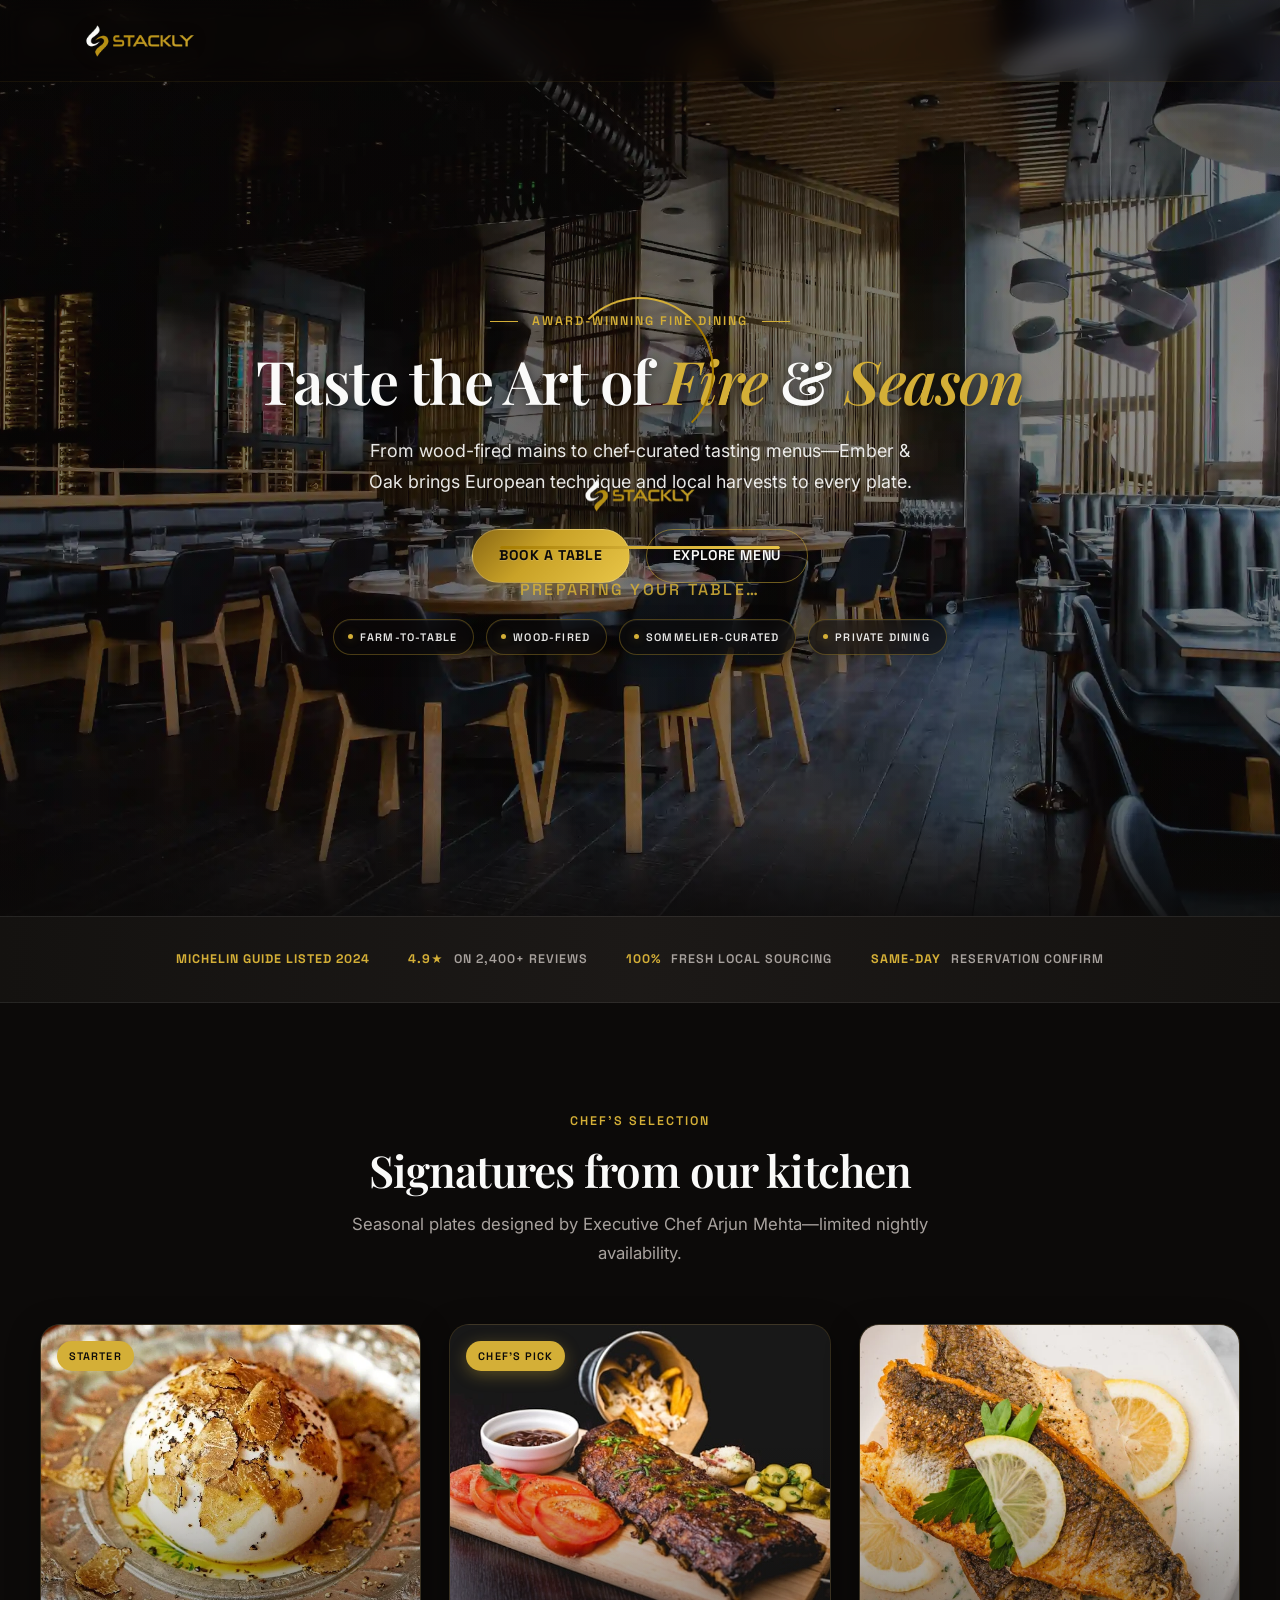
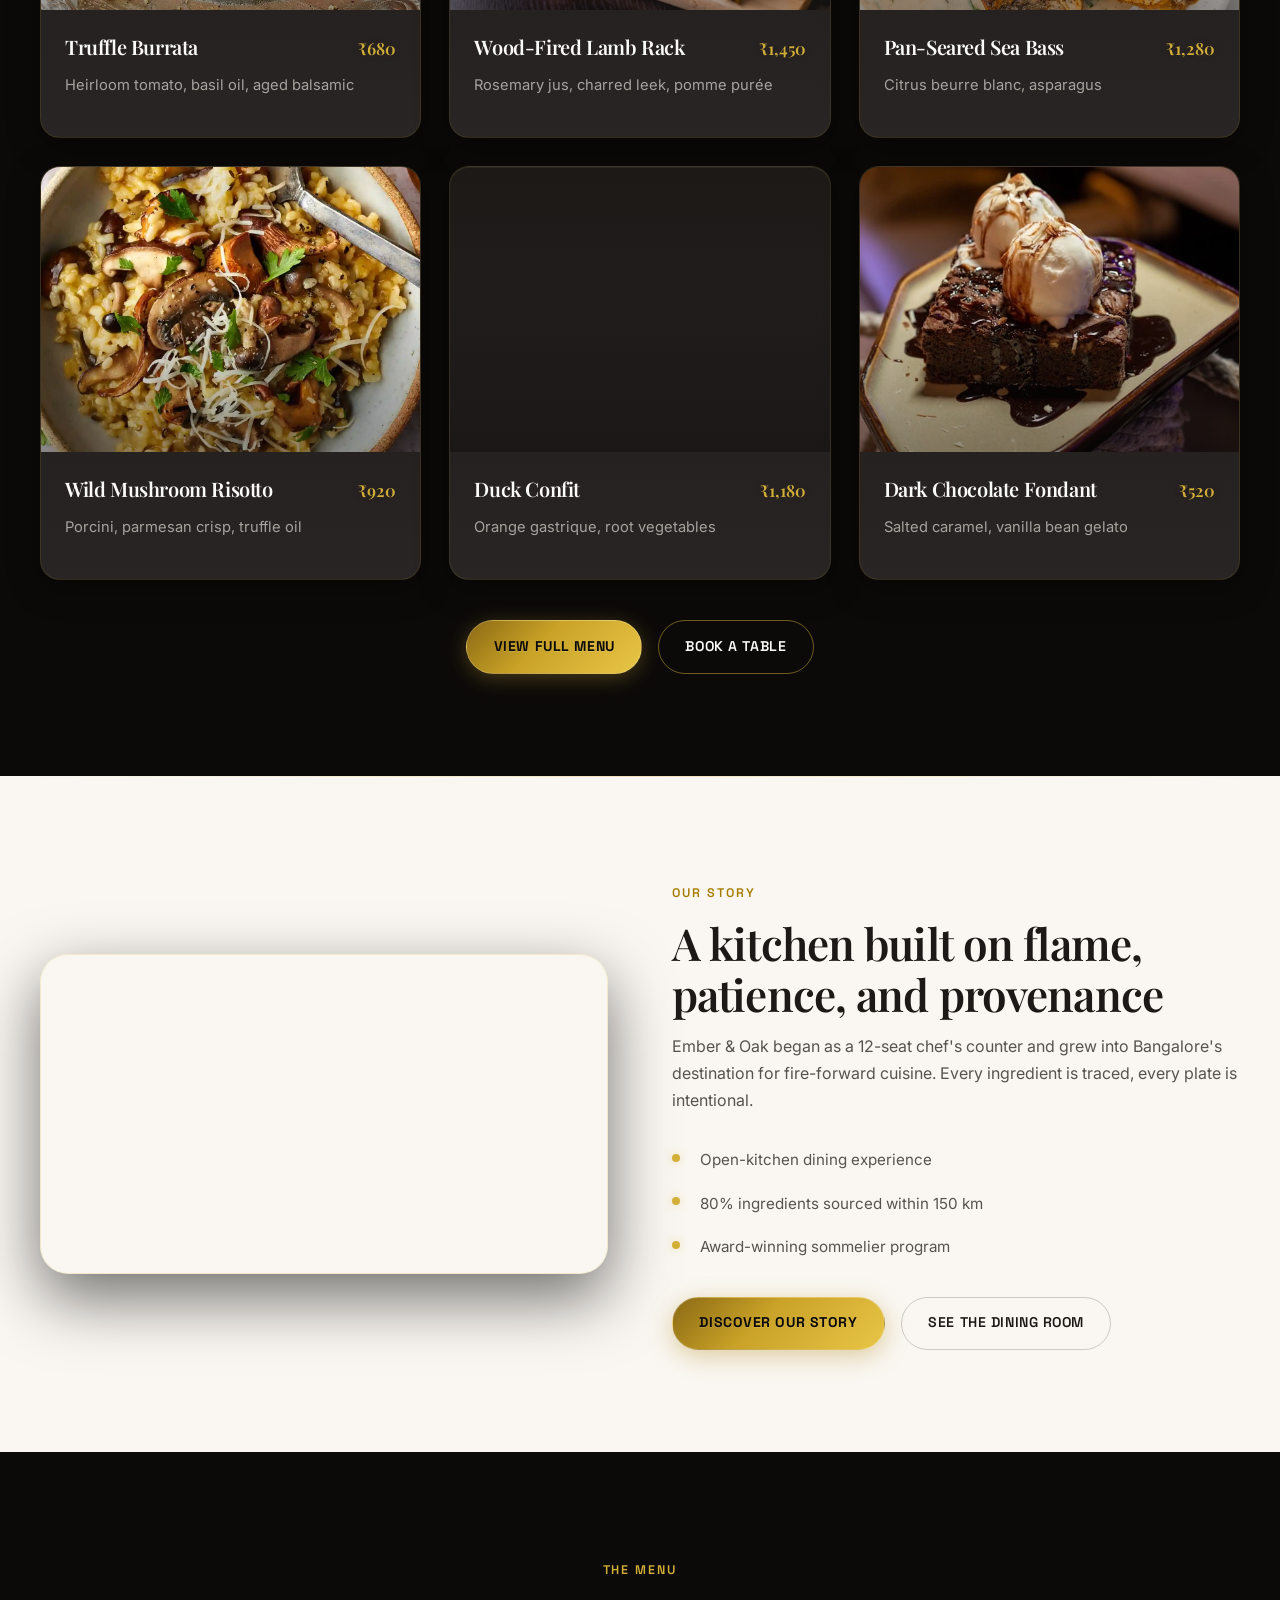
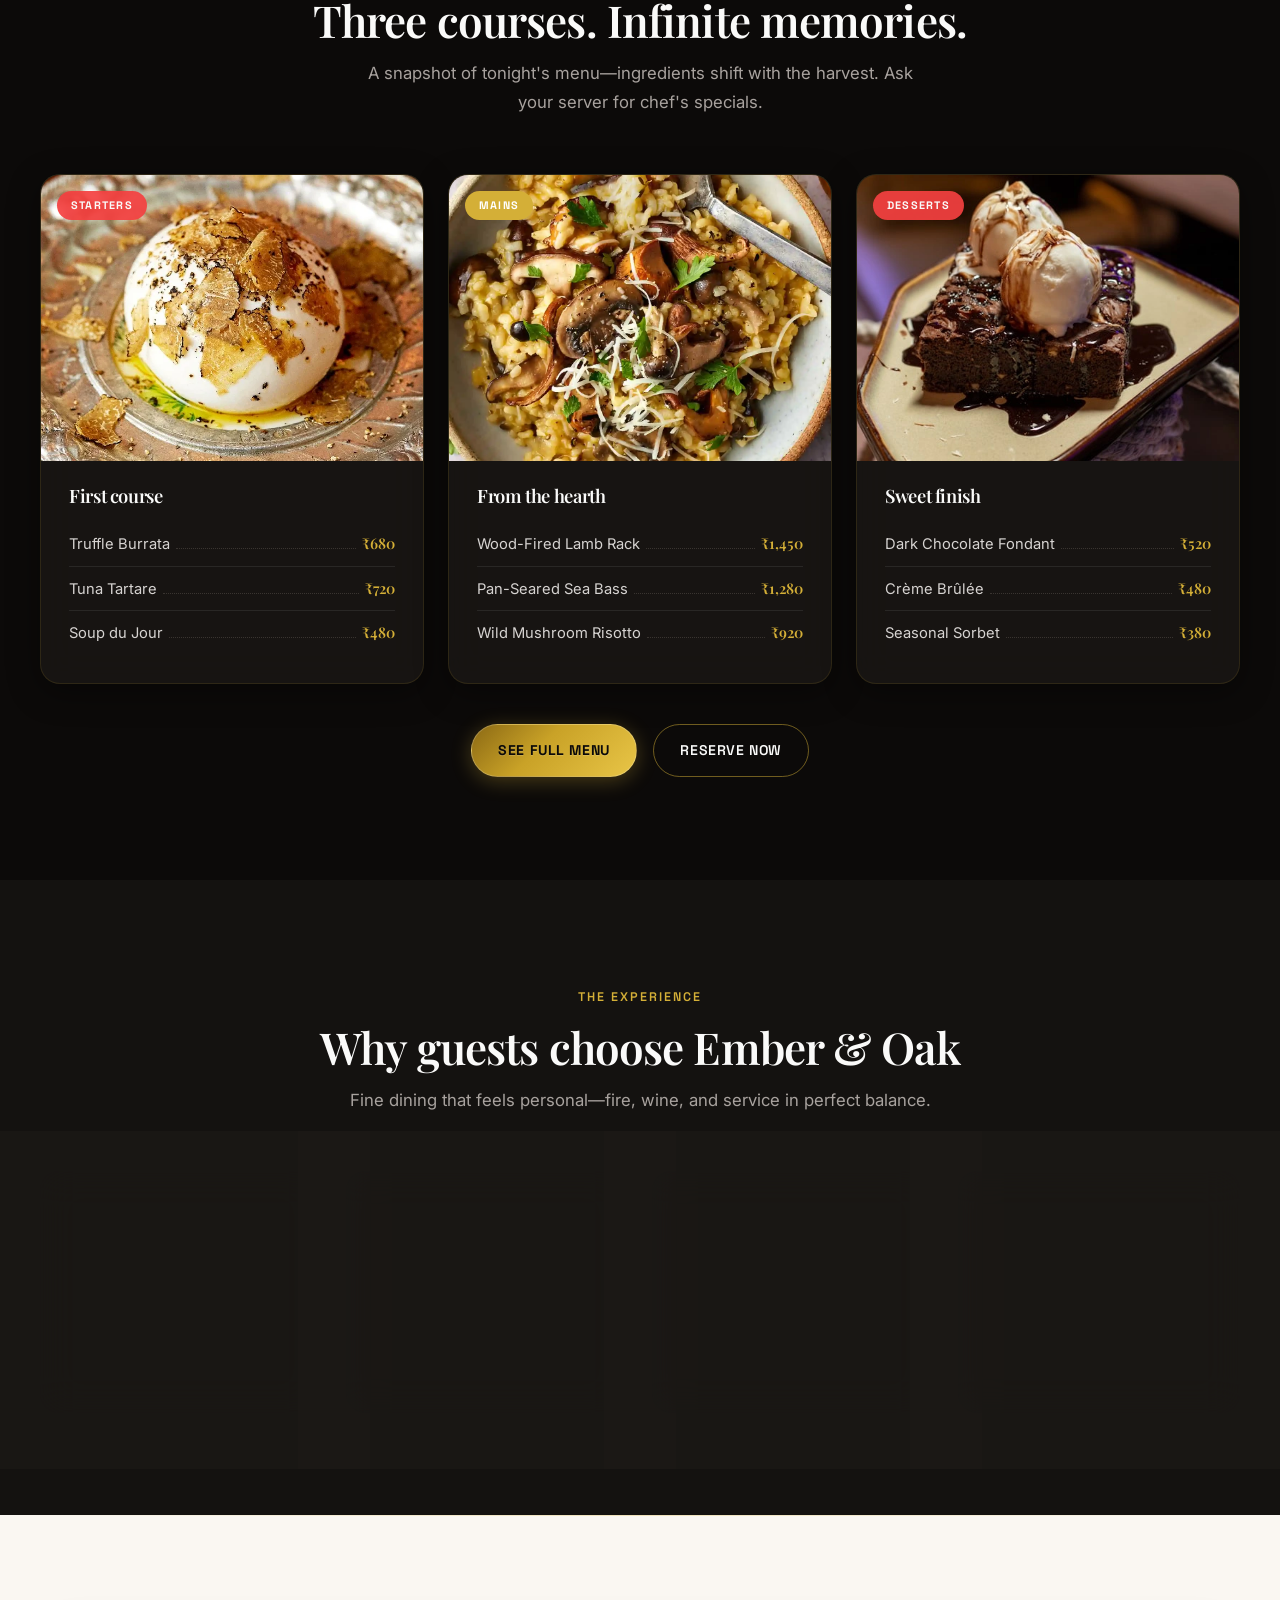
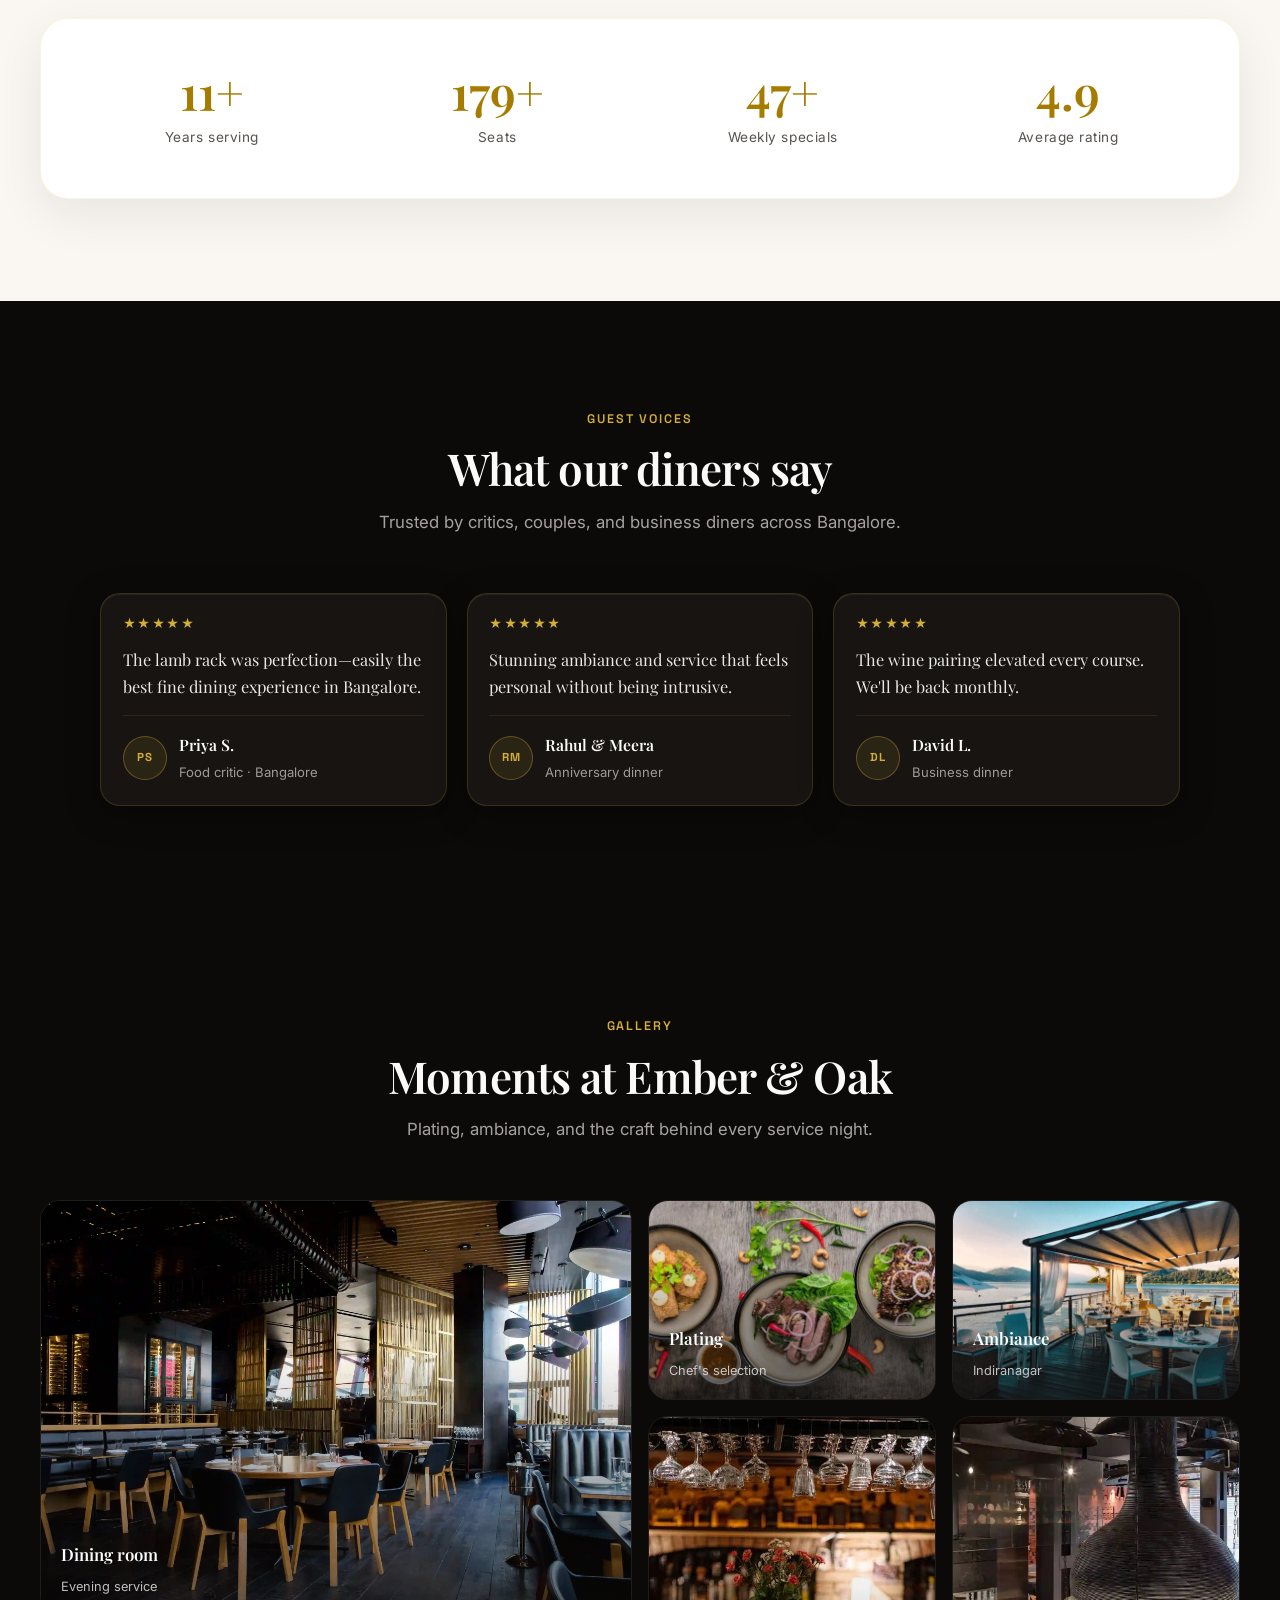
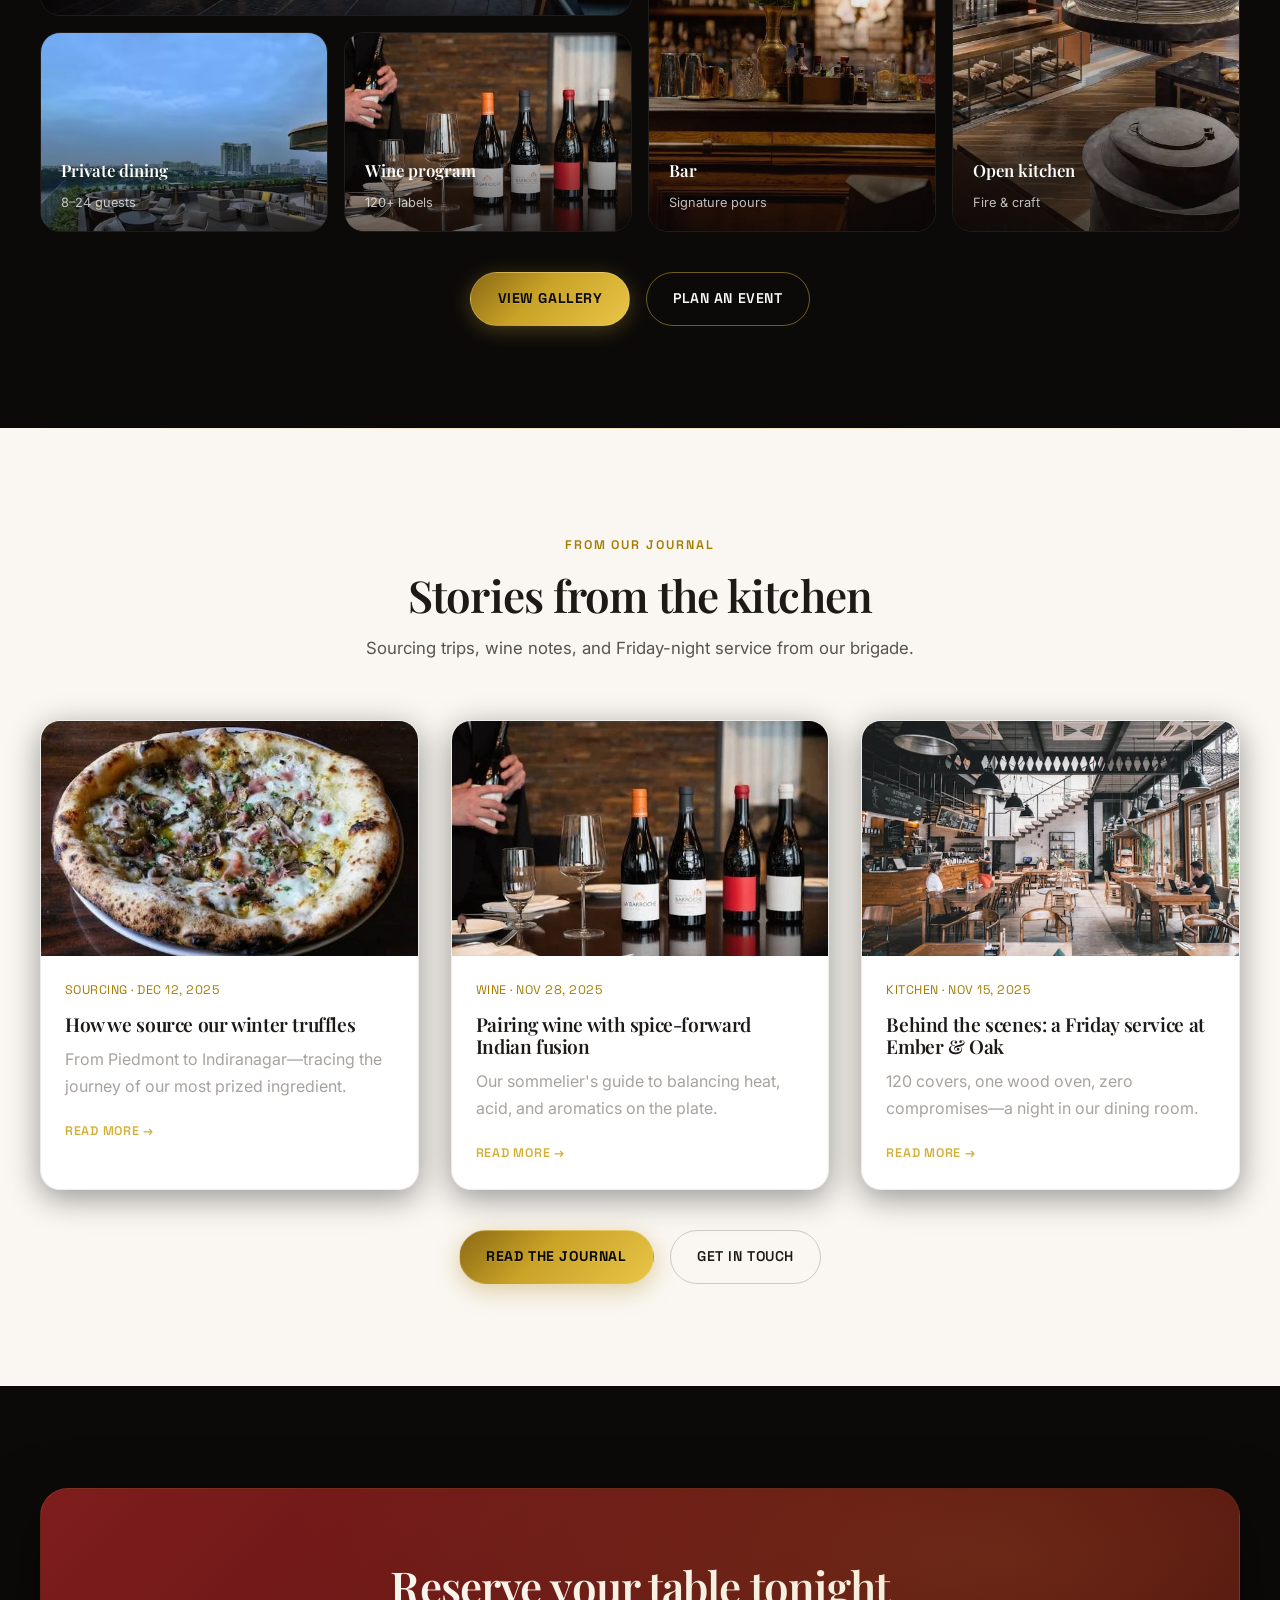
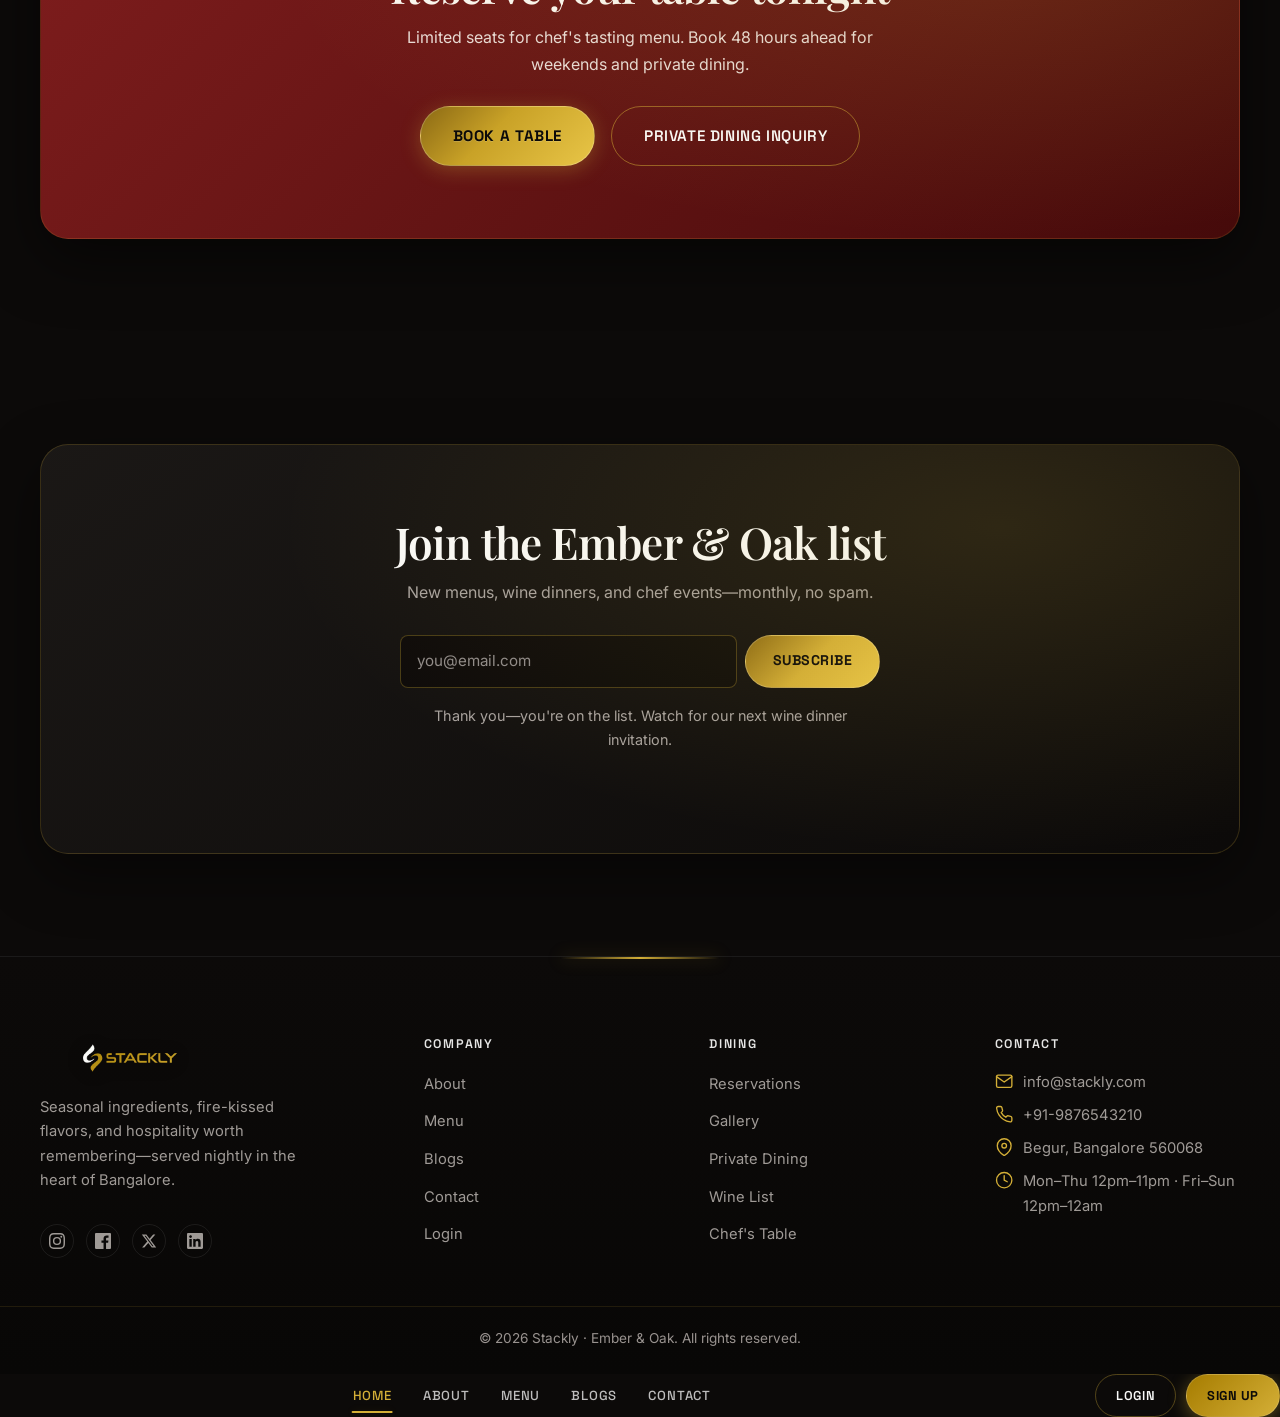
==== index.html @ 000d6609 "first commit" ====
<!DOCTYPE html>
<html lang="en">
<head>
  <meta charset="UTF-8">
  <meta name="viewport" content="width=device-width, initial-scale=1.0">
  <meta name="description" content="Stackly · Ember &amp; Oak — Award-winning fine dining in Indiranagar, Bangalore. Wood-fired cuisine, sommelier pairings, and hospitality worth remembering.">
  <meta name="theme-color" content="#0C0A09">
  <title>Stackly · Ember &amp; Oak — Fine Dining Restaurant Bangalore</title>
  <link rel="preconnect" href="https://fonts.googleapis.com">
  <link rel="preconnect" href="https://fonts.gstatic.com" crossorigin>
  <link href="https://fonts.googleapis.com/css2?family=Cormorant+Garamond:ital,wght@0,500;0,600;1,500&family=Inter:wght@400;500;600&family=Playfair+Display:ital,wght@0,500;0,600;0,700;1,500&family=Space+Grotesk:wght@500;600&display=swap" rel="stylesheet">
  <link rel="stylesheet" href="css/style.css">
  <link rel="stylesheet" href="css/responsive.css">
  <link rel="stylesheet" href="css/premium.css">
  <link rel="stylesheet" href="css/premium-responsive.css">
  <link rel="stylesheet" href="https://cdn.jsdelivr.net/npm/aos@2.3.1/dist/aos.css">
</head>
<body class="page-home page-hero-overlay premium-theme">

  <div id="preloader" aria-hidden="true">
    <div class="preloader__stage">
      <div class="preloader__ring" aria-hidden="true"><span class="preloader__ring-arc"></span></div>
      <img class="preloader__logo" src="images/stackly-restaurant-logo.webp" alt="Stackly · Ember &amp; Oak" width="220" height="48" decoding="async">
      <div class="preloader__progress" role="progressbar" aria-label="Loading" aria-valuemin="0" aria-valuemax="100" aria-valuenow="0">
        <span class="preloader__progress-fill"></span>
      </div>
      <p class="preloader__tagline">Preparing your table…</p>
    </div>
  </div>

  <header class="site-header site-header--pro" id="site-header" data-header>
    <div class="container site-header__inner">
      <a class="logo logo--pro" href="index.html" aria-label="Stackly · Ember &amp; Oak home">
        <img class="logo__img" src="images/stackly-restaurant-logo.webp" alt="Stackly · Ember &amp; Oak" width="200" height="44" decoding="async">
      </a>
      <button type="button" class="nav-toggle" id="nav-toggle" aria-expanded="false" aria-controls="nav-wrap" aria-label="Open menu">
        <span class="nav-toggle__bar"></span>
        <span class="nav-toggle__bar"></span>
        <span class="nav-toggle__bar"></span> 
      </button>
      <div class="site-header__nav-wrap" id="nav-wrap">
        <div class="site-header__nav-inner">
          <nav class="site-header__nav" aria-label="Main navigation">
            <ul class="nav-list">
              <li><a class="nav-link is-active" href="index.html" data-nav-file="index.html">Home</a></li>
              <li><a class="nav-link" href="about.html" data-nav-file="about.html">About</a></li>
              <li><a class="nav-link" href="menu.html" data-nav-file="menu.html">Menu</a></li>
              <li><a class="nav-link" href="blog.html" data-nav-file="blog.html">Blogs</a></li>
              <li><a class="nav-link" href="contact.html" data-nav-file="contact.html">Contact</a></li>
            </ul>
          </nav>
          <div class="site-header__actions">
            <a class="btn btn--nav-login" href="login.html" data-nav-file="login.html">Login</a>
            <a class="btn btn--nav-register" href="register.html">Sign up</a>
          </div>
        </div>
      </div>
    </div>
  </header>

  <main class="site-main">

    <section class="hero-premium hero-premium--video" id="hero" aria-labelledby="hero-title">
      <div class="hero-premium__media" aria-hidden="true">
        <video class="hero-premium__video" autoplay muted loop playsinline preload="auto" poster="images/dining-area.webp">
          <source src="images/restaurant-hero.mp4" type="video/mp4">

        </video>
        <img class="hero-premium__poster" src="images/dining-area.webp" alt="" width="1920" height="1080" decoding="async">
        <div class="hero-premium__overlay"></div>
        <div class="hero-premium__glow hero-premium__glow--1"></div>
        <div class="hero-premium__glow hero-premium__glow--2"></div>
      </div>
   
      <div class="container hero-premium__layout hero-premium__layout--center">
        <div class="hero-premium__content hero-premium__content--center">
          <span class="hero-premium__kicker" data-aos="fade-up">Award-Winning Fine Dining</span>
          <h1 id="hero-title" data-aos="fade-up" data-aos-delay="100">Taste the Art of <span class="hero-premium__accent">Fire</span> &amp; <span class="hero-premium__accent">Season</span></h1>
          <p class="hero-premium__lead lead" data-aos="fade-up" data-aos-delay="200">From wood-fired mains to chef-curated tasting menus—Ember &amp; Oak brings European technique and local harvests to every plate.</p>
          <div class="hero-premium__actions" data-aos="fade-up" data-aos-delay="300">
            <a class="btn btn--primary" href="404.html">Book a Table</a>
            <a class="btn btn--outline-light" href="404.html">Explore Menu</a>
          </div>
          <ul class="hero-premium__brands" data-aos="fade-up" data-aos-delay="400" aria-label="Dining highlights">
            <li class="hero-premium__brand-pill">Farm-to-Table</li>
            <li class="hero-premium__brand-pill">Wood-Fired</li>
            <li class="hero-premium__brand-pill">Sommelier-Curated</li>
            <li class="hero-premium__brand-pill">Private Dining</li>
          </ul>
        </div>
        
      </div> 
    </section>

    <div class="trust-strip" aria-label="Trust indicators">
      <div class="container">
        <ul class="trust-strip__list">
          <li class="trust-strip__item"><strong>Michelin Guide Listed 2024</strong></li>
          <li class="trust-strip__item"><strong>4.9★</strong> on 2,400+ reviews</li>
          <li class="trust-strip__item"><strong>100%</strong> fresh local sourcing</li>
          <li class="trust-strip__item"><strong>Same-day</strong> reservation confirm</li>
        </ul>
      </div>
    </div>

    <section class="section section--dark" id="featured">
      <div class="container">
        <header class="section__head section__head--center">
          <p class="section__kicker" data-aos="fade-up">Chef's selection</p>
          <h2 class="section__title" data-aos="fade-up" data-aos-delay="100">Signatures from our kitchen</h2>
          <p class="section__lead" data-aos="fade-up" data-aos-delay="150">Seasonal plates designed by Executive Chef Arjun Mehta—limited nightly availability.</p>
        </header>
        <div class="dish-grid">
          <article class="dish-card glass-card" data-aos="fade-up">
            <div class="dish-card__image">
              <span class="dish-card__badge">Starter</span>
              <img src="images/truffle-burata.webp" alt="Truffle burrata with heirloom tomato" width="600" height="450" loading="lazy" decoding="async">
            </div>
            <div class="dish-card__body">
              <div class="dish-card__meta"><h3 class="dish-card__name">Truffle Burrata</h3><span class="dish-card__price">₹680</span></div>
              <p class="dish-card__desc">Heirloom tomato, basil oil, aged balsamic</p>
            </div>
          </article>
          <article class="dish-card glass-card" data-aos="fade-up" data-aos-delay="50">
            <div class="dish-card__image">
              <span class="dish-card__badge">Chef's pick</span>
              <img src="images/wood-fired-lamb.webp" alt="Wood-fired lamb rack" width="600" height="450" loading="lazy" decoding="async">
            </div>
            <div class="dish-card__body">
              <div class="dish-card__meta"><h3 class="dish-card__name">Wood-Fired Lamb Rack</h3><span class="dish-card__price">₹1,450</span></div>
              <p class="dish-card__desc">Rosemary jus, charred leek, pomme purée</p>
            </div>
          </article>
          <article class="dish-card glass-card" data-aos="fade-up" data-aos-delay="100">
            <div class="dish-card__image"><img src="images/pan-seared-seabass.webp" alt="Pan-seared sea bass" width="600" height="450" loading="lazy" decoding="async"></div>
            <div class="dish-card__body">
              <div class="dish-card__meta"><h3 class="dish-card__name">Pan-Seared Sea Bass</h3><span class="dish-card__price">₹1,280</span></div>
              <p class="dish-card__desc">Citrus beurre blanc, asparagus</p>
            </div>
          </article>
          <article class="dish-card glass-card" data-aos="fade-up" data-aos-delay="150">
            <div class="dish-card__image"><img src="images/mushroom-risotto-recipe.webp" alt="Wild mushroom risotto" width="600" height="450" loading="lazy" decoding="async"></div>
            <div class="dish-card__body">
              <div class="dish-card__meta"><h3 class="dish-card__name">Wild Mushroom Risotto</h3><span class="dish-card__price">₹920</span></div>
              <p class="dish-card__desc">Porcini, parmesan crisp, truffle oil</p>
            </div>
          </article>
          <article class="dish-card glass-card" data-aos="fade-up" data-aos-delay="200">
            <div class="dish-card__image"><img src="images/duck-confit.webp" alt="Duck confit plate" width="600" height="450" loading="lazy" decoding="async"></div>
            <div class="dish-card__body">
              <div class="dish-card__meta"><h3 class="dish-card__name">Duck Confit</h3><span class="dish-card__price">₹1,180</span></div>
              <p class="dish-card__desc">Orange gastrique, root vegetables</p>
            </div>
          </article>
          <article class="dish-card glass-card" data-aos="fade-up" data-aos-delay="250">
            <div class="dish-card__image"><img src="images/Chocolate-fondant.webp" alt="Dark chocolate fondant" width="600" height="450" loading="lazy" decoding="async"></div>
            <div class="dish-card__body">
              <div class="dish-card__meta"><h3 class="dish-card__name">Dark Chocolate Fondant</h3><span class="dish-card__price">₹520</span></div>
              <p class="dish-card__desc">Salted caramel, vanilla bean gelato</p>
            </div>
          </article>
        </div>
        <div class="section-cta__actions" data-aos="fade-up">
          <a class="btn btn--primary" href="404.html">View full menu</a>
          <a class="btn btn--outline-light" href="404.html">Book a table</a>
        </div>
      </div>
    </section>

    <section class="section section--cream" id="about-teaser">
      <div class="container split-layout">
        <div class="split-layout__image" data-aos="fade-right">
          <img src="images/chef-Plating.webp" alt="Chef plating a dish in the open kitchen" width="800" height="600" loading="lazy" decoding="async">
        </div>
        <div data-aos="fade-left">
          <p class="section__kicker">Our story</p>
          <h2 class="section__title">A kitchen built on flame, patience, and provenance</h2>
          <p>Ember &amp; Oak began as a 12-seat chef's counter and grew into Bangalore's destination for fire-forward cuisine. Every ingredient is traced, every plate is intentional.</p>
          <ul class="checklist">
            <li>Open-kitchen dining experience</li>
            <li>80% ingredients sourced within 150 km</li>
            <li>Award-winning sommelier program</li>
          </ul>
          <div class="split-layout__actions">
            <a class="btn btn--primary" href="404.html">Discover our story</a>
            <a class="btn btn--outline-dark" href="404.html">See the dining room</a>
          </div>
        </div>
      </div>
    </section>

    <section class="section section--dark section--menu-preview" id="menu-highlights">
      <div class="container">
        <header class="section__head section__head--center">
          <p class="section__kicker" data-aos="fade-up">The menu</p>
          <h2 class="section__title" data-aos="fade-up" data-aos-delay="100">Three courses. Infinite memories.</h2>
          <p class="section__lead" data-aos="fade-up" data-aos-delay="150">A snapshot of tonight's menu—ingredients shift with the harvest. Ask your server for chef's specials.</p>
        </header>
        <div class="home-menu" data-aos="fade-up">
          <article class="home-menu__course glass-card">
            <div class="home-menu__visual">
              <img src="images/truffle-burata.webp" alt="Seasonal starters at Ember and Oak" width="700" height="480" loading="lazy" decoding="async">
              <span class="home-menu__badge">Starters</span>
            </div>
            <div class="home-menu__body">
              <h3 class="home-menu__title">First course</h3>
              <ul class="home-menu__list">
                <li>
                  <span class="home-menu__dish">Truffle Burrata</span>
                  <span class="home-menu__dots" aria-hidden="true"></span>
                  <span class="home-menu__price">₹680</span>
                </li>
                <li>
                  <span class="home-menu__dish">Tuna Tartare</span>
                  <span class="home-menu__dots" aria-hidden="true"></span>
                  <span class="home-menu__price">₹720</span>
                </li>
                <li>
                  <span class="home-menu__dish">Soup du Jour</span>
                  <span class="home-menu__dots" aria-hidden="true"></span>
                  <span class="home-menu__price">₹480</span>
                </li>
              </ul>
            </div>
          </article>
          <article class="home-menu__course glass-card home-menu__course--featured">
            <div class="home-menu__visual">
              <img src="images/mushroom-risotto-recipe.webp" alt="Wood-fired mains from the Ember and Oak kitchen" width="700" height="480" loading="lazy" decoding="async">
              <span class="home-menu__badge home-menu__badge--accent">Mains</span>
            </div>
            <div class="home-menu__body">
              <h3 class="home-menu__title">From the hearth</h3>
              <ul class="home-menu__list">
                <li>
                  <span class="home-menu__dish">Wood-Fired Lamb Rack</span>
                  <span class="home-menu__dots" aria-hidden="true"></span>
                  <span class="home-menu__price">₹1,450</span>
                </li>
                <li>
                  <span class="home-menu__dish">Pan-Seared Sea Bass</span>
                  <span class="home-menu__dots" aria-hidden="true"></span>
                  <span class="home-menu__price">₹1,280</span>
                </li>
                <li>
                  <span class="home-menu__dish">Wild Mushroom Risotto</span>
                  <span class="home-menu__dots" aria-hidden="true"></span>
                  <span class="home-menu__price">₹920</span>
                </li>
              </ul>
            </div>
          </article>
          <article class="home-menu__course glass-card">
            <div class="home-menu__visual">
              <img src="images/Chocolate-fondant.webp" alt="Desserts and petit fours" width="700" height="480" loading="lazy" decoding="async">
              <span class="home-menu__badge">Desserts</span>
            </div>
            <div class="home-menu__body">
              <h3 class="home-menu__title">Sweet finish</h3>
              <ul class="home-menu__list">
                <li>
                  <span class="home-menu__dish">Dark Chocolate Fondant</span>
                  <span class="home-menu__dots" aria-hidden="true"></span>
                  <span class="home-menu__price">₹520</span>
                </li>
                <li>
                  <span class="home-menu__dish">Crème Brûlée</span>
                  <span class="home-menu__dots" aria-hidden="true"></span>
                  <span class="home-menu__price">₹480</span>
                </li>
                <li>
                  <span class="home-menu__dish">Seasonal Sorbet</span>
                  <span class="home-menu__dots" aria-hidden="true"></span>
                  <span class="home-menu__price">₹380</span>
                </li>
              </ul>
            </div>
          </article>
        </div>
        <div class="section-cta__actions" data-aos="fade-up">
          <a class="btn btn--primary" href="404.html">See full menu</a>
          <a class="btn btn--outline-light" href="404.html">Reserve now</a>
        </div>
      </div>
    </section>

    <section class="section section--canvas" id="why-us">
      <div class="container">
        <header class="section__head section__head--center">
          <p class="section__kicker" data-aos="fade-up">The experience</p>
          <h2 class="section__title" data-aos="fade-up" data-aos-delay="100">Why guests choose Ember &amp; Oak</h2>
          <p class="section__lead" data-aos="fade-up" data-aos-delay="150">Fine dining that feels personal—fire, wine, and service in perfect balance.</p>
        </header>
        <div class="why-grid">
          <article class="why-card glass-card" data-aos="fade-up">
            <span class="why-card__icon" aria-hidden="true">◆</span>
            <h3>Chef-led menus</h3>
            <p>Seasonal tasting menus crafted nightly by Executive Chef Arjun Mehta and his brigade.</p>
          </article>
          <article class="why-card glass-card" data-aos="fade-up" data-aos-delay="50">
            <span class="why-card__icon" aria-hidden="true">◇</span>
            <h3>Wine program</h3>
            <p>120+ labels with expert pairings from our head sommelier, Riya Kapoor.</p>
          </article>
          <article class="why-card glass-card" data-aos="fade-up" data-aos-delay="100">
            <span class="why-card__icon" aria-hidden="true">○</span>
            <h3>Private dining</h3>
            <p>Intimate rooms for 8–24 guests—perfect for celebrations and corporate dinners.</p>
          </article>
          <article class="why-card glass-card" data-aos="fade-up" data-aos-delay="150">
            <span class="why-card__icon" aria-hidden="true">★</span>
            <h3>Impeccable service</h3>
            <p>A trained hospitality team that anticipates needs without intruding on the moment.</p>
          </article>
        </div>
      </div>
    </section>

    <section class="section section--cream" id="stats">
      <div class="container">
        <div class="stats-band" data-aos="fade-up">
          <div class="stat-item">
            <span class="stat-item__value"><span class="stat-counter" data-target="12" data-format="plus">0</span></span>
            <span class="stat-item__label">Years serving</span>
          </div>
          <div class="stat-item">
            <span class="stat-item__value"><span class="stat-counter" data-target="180" data-format="plus">0</span></span>
            <span class="stat-item__label">Seats</span>
          </div>
          <div class="stat-item">
            <span class="stat-item__value"><span class="stat-counter" data-target="48" data-format="plus">0</span></span>
            <span class="stat-item__label">Weekly specials</span>
          </div>
          <div class="stat-item">
            <span class="stat-item__value"><span class="stat-counter" data-target="4.9" data-format="decimal" data-decimals="1">0</span></span>
            <span class="stat-item__label">Average rating</span>
          </div>
        </div>
      </div>
    </section>

    <section class="section section--dark section--testimonials" id="testimonials">
      <div class="container">
        <header class="section__head section__head--center">
          <p class="section__kicker" data-aos="fade-up">Guest voices</p>
          <h2 class="section__title" data-aos="fade-up" data-aos-delay="100">What our diners say</h2>
          <p class="section__lead" data-aos="fade-up" data-aos-delay="150">Trusted by critics, couples, and business diners across Bangalore.</p>
        </header>
        <div class="testimonial-grid" data-aos="fade-up">
          <article class="testimonial-card glass-card">
            <div class="testimonial-card__stars" aria-label="5 out of 5 stars">★★★★★</div>
            <blockquote class="testimonial-card__quote">The lamb rack was perfection—easily the best fine dining experience in Bangalore.</blockquote>
            <footer class="testimonial-card__author">
              <span class="testimonial-card__avatar" aria-hidden="true">PS</span>
              <div class="testimonial-card__meta">
                <strong>Priya S.</strong>
                <span>Food critic · Bangalore</span>
              </div>
            </footer>
          </article>
          <article class="testimonial-card glass-card">
            <div class="testimonial-card__stars" aria-label="5 out of 5 stars">★★★★★</div>
            <blockquote class="testimonial-card__quote">Stunning ambiance and service that feels personal without being intrusive.</blockquote>
            <footer class="testimonial-card__author">
              <span class="testimonial-card__avatar" aria-hidden="true">RM</span>
              <div class="testimonial-card__meta">
                <strong>Rahul &amp; Meera</strong>
                <span>Anniversary dinner</span>
              </div>
            </footer>
          </article>
          <article class="testimonial-card glass-card">
            <div class="testimonial-card__stars" aria-label="5 out of 5 stars">★★★★★</div>
            <blockquote class="testimonial-card__quote">The wine pairing elevated every course. We'll be back monthly.</blockquote>
            <footer class="testimonial-card__author">
              <span class="testimonial-card__avatar" aria-hidden="true">DL</span>
              <div class="testimonial-card__meta">
                <strong>David L.</strong>
                <span>Business dinner</span>
              </div>
            </footer>
          </article>
        </div>
      </div>
    </section>

    <section class="section section--dark section--gallery-preview" id="gallery-preview">
      <div class="container">
        <header class="section__head section__head--center">
          <p class="section__kicker" data-aos="fade-up">Gallery</p>
          <h2 class="section__title" data-aos="fade-up" data-aos-delay="100">Moments at Ember &amp; Oak</h2>
          <p class="section__lead" data-aos="fade-up" data-aos-delay="150">Plating, ambiance, and the craft behind every service night.</p>
        </header>
        <div class="gallery-showcase" data-aos="fade-up">
          <a class="gallery-showcase__item gallery-showcase__item--hero" href="404.html">
            <img src="images/dining-area.webp" alt="Candlelit fine dining table" width="900" height="700" loading="lazy" decoding="async">
            <span class="gallery-showcase__caption"><strong>Dining room</strong><span>Evening service</span></span>
          </a>
          <a class="gallery-showcase__item" href="404.html">
            <img src="images/Plating-serve.webp" alt="Gourmet plated dish overhead" width="600" height="600" loading="lazy" decoding="async">
            <span class="gallery-showcase__caption"><strong>Plating</strong><span>Chef's selection</span></span>
          </a>
          <a class="gallery-showcase__item" href="404.html">
            <img src="images/Ambience-dining.webp" alt="Warm restaurant interior" width="600" height="600" loading="lazy" decoding="async">
            <span class="gallery-showcase__caption"><strong>Ambiance</strong><span>Indiranagar</span></span>
          </a>
          <a class="gallery-showcase__item gallery-showcase__item--tall" href="404.html">
            <img src="images/mini-bar.webp" alt="Craft cocktail at the bar" width="600" height="800" loading="lazy" decoding="async">
            <span class="gallery-showcase__caption"><strong>Bar</strong><span>Signature pours</span></span>
          </a>
          <a class="gallery-showcase__item gallery-showcase__item--tall" href="404.html">
            <img src="images/open-kitchen.webp" alt="Chef plating in open kitchen" width="600" height="800" loading="lazy" decoding="async">
            <span class="gallery-showcase__caption"><strong>Open kitchen</strong><span>Fire &amp; craft</span></span>
          </a>
          <a class="gallery-showcase__item" href="404.html">
            <img src="images/private-dining.webp" alt="Private dining room" width="600" height="600" loading="lazy" decoding="async">
            <span class="gallery-showcase__caption"><strong>Private dining</strong><span>8–24 guests</span></span>
          </a>
          <a class="gallery-showcase__item" href="404.html">
            <img src="images/wine-program.webp" alt="Wine service at the table" width="600" height="600" loading="lazy" decoding="async">
            <span class="gallery-showcase__caption"><strong>Wine program</strong><span>120+ labels</span></span>
          </a>
        </div>
        <div class="section-cta__actions" data-aos="fade-up">
          <a class="btn btn--primary" href="404.html">View gallery</a>
          <a class="btn btn--outline-light" href="404.html">Plan an event</a>
        </div>
      </div>
    </section>

    <section class="section section--cream" id="blog-preview">
      <div class="container">
        <header class="section__head section__head--center">
          <p class="section__kicker" data-aos="fade-up">From our journal</p>
          <h2 class="section__title" data-aos="fade-up" data-aos-delay="100">Stories from the kitchen</h2>
          <p class="section__lead" data-aos="fade-up" data-aos-delay="150">Sourcing trips, wine notes, and Friday-night service from our brigade.</p>
        </header>
        <div class="blog-grid">
          <article class="blog-card glass-card" data-aos="fade-up">
            <div class="blog-card__thumb"><img src="images/pizza-truffle.webp" alt="Winter truffles" width="600" height="375" loading="lazy" decoding="async"></div>
            <div class="blog-card__body">
              <p class="blog-card__meta">Sourcing · Dec 12, 2025</p>
              <h3><a href="404.html">How we source our winter truffles</a></h3>
              <p>From Piedmont to Indiranagar—tracing the journey of our most prized ingredient.</p>
              <a class="blog-card__cta" href="404.html">Read more →</a>
            </div>
          </article>
          <article class="blog-card glass-card" data-aos="fade-up" data-aos-delay="50">
            <div class="blog-card__thumb"><img src="images/wine-program.webp" alt="Wine glasses" width="600" height="375" loading="lazy" decoding="async"></div>
            <div class="blog-card__body">
              <p class="blog-card__meta">Wine · Nov 28, 2025</p>
              <h3><a href="404.html">Pairing wine with spice-forward Indian fusion</a></h3>
              <p>Our sommelier's guide to balancing heat, acid, and aromatics on the plate.</p>
              <a class="blog-card__cta" href="404.html">Read more →</a>
            </div>
          </article>
          <article class="blog-card glass-card" data-aos="fade-up" data-aos-delay="100">
            <div class="blog-card__thumb"><img src="images/special-dining.webp" alt="Busy restaurant service" width="600" height="375" loading="lazy" decoding="async"></div>
            <div class="blog-card__body">
              <p class="blog-card__meta">Kitchen · Nov 15, 2025</p>
              <h3><a href="404.html">Behind the scenes: a Friday service at Ember &amp; Oak</a></h3>
              <p>120 covers, one wood oven, zero compromises—a night in our dining room.</p>
              <a class="blog-card__cta" href="404.html">Read more →</a>
            </div>
          </article>
        </div>
        <div class="section-cta__actions" data-aos="fade-up">
          <a class="btn btn--primary" href="404.html">Read the journal</a>
          <a class="btn btn--outline-dark" href="404.html">Get in touch</a>
        </div>
      </div>
    </section>

    <section class="section section--dark" id="reserve-cta">
      <div class="container">
        <div class="cta-band" data-aos="fade-up">
          <h2>Reserve your table tonight</h2>
          <p>Limited seats for chef's tasting menu. Book 48 hours ahead for weekends and private dining.</p>
          <div class="cta-band__actions">
            <a class="btn btn--primary btn--lg" href="404.html">Book a Table</a>
            <a class="btn btn--outline-light btn--lg" href="404.html">Private dining inquiry</a>
          </div>
        </div>
      </div>
    </section>

    <section class="section section--dark" id="newsletter">
      <div class="container">
        <div class="cta-band cta-band--newsletter glass-card" data-aos="fade-up">
          <h2>Join the Ember &amp; Oak list</h2>
          <p>New menus, wine dinners, and chef events—monthly, no spam.</p>
          <form id="newsletter-form" class="cta-band__form form" data-validate action="#" method="post" novalidate>
            <div class="form-field cta-band__field">
              <label for="newsletter-email" class="visually-hidden">Email address</label>
              <div class="cta-band__controls">
                <input id="newsletter-email" name="email" type="email" autocomplete="email" placeholder="you@email.com" required>
                <button type="submit" class="btn btn--on-accent">Subscribe</button>
              </div>
              <span class="field-error">Enter a valid email address.</span>
            </div>
          </form>
          <p class="cta-band__success is-hidden" id="newsletter-success" role="status">Thank you—you're on the list. Watch for our next wine dinner invitation.</p>
        </div>
      </div>
    </section>
  </main>

  <footer class="footer-premium footer-premium--pro" id="site-footer">
    <div class="container footer-premium__grid">
      <div class="footer-brand">
        <a class="logo logo--pro" href="index.html" aria-label="Stackly · Ember &amp; Oak home">
          <img class="logo__img" src="images/stackly-restaurant-logo.webp" alt="Stackly · Ember &amp; Oak" width="200" height="44" decoding="async">
        </a>
        <p>Seasonal ingredients, fire-kissed flavors, and hospitality worth remembering—served nightly in the heart of Bangalore.</p>
        <div class="footer-social">
          <a href="404.html" aria-label="Instagram"><svg viewBox="0 0 24 24" aria-hidden="true"><path d="M12 2.163c3.204 0 3.584.012 4.85.07 3.252.148 4.771 1.691 4.919 4.919.058 1.265.069 1.645.069 4.849 0 3.205-.012 3.584-.069 4.849-.149 3.225-1.664 4.771-4.919 4.919-1.266.058-1.644.07-4.85.07-3.204 0-3.584-.012-4.849-.07-3.26-.149-4.771-1.699-4.919-4.92-.058-1.265-.07-1.644-.07-4.849 0-3.204.013-3.583.07-4.849.149-3.227 1.664-4.771 4.919-4.919 1.266-.057 1.645-.069 4.849-.069zM12 0C8.741 0 8.333.014 7.053.072 2.695.272.273 2.69.073 7.052.014 8.333 0 8.741 0 12c0 3.259.014 3.668.072 4.948.2 4.358 2.618 6.78 6.98 6.98 1.281.058 1.689.072 4.948.072 3.259 0 3.668-.014 4.948-.072 4.354-.2 6.782-2.618 6.979-6.98.059-1.28.073-1.689.073-4.948 0-3.259-.014-3.667-.072-4.947-.196-4.354-2.617-6.78-6.979-6.98C15.668.014 15.259 0 12 0zm0 5.838a6.162 6.162 0 100 12.324 6.162 6.162 0 000-12.324zM12 16a4 4 0 110-8 4 4 0 010 8zm6.406-11.845a1.44 1.44 0 110 2.881 1.44 1.44 0 010-2.881z"/></svg></a>
          <a href="404.html" aria-label="Facebook"><svg viewBox="0 0 24 24" aria-hidden="true"><path d="M22.675 0H1.325C.593 0 0 .593 0 1.325v21.351C0 23.407.593 24 1.325 24H12.82v-9.294H9.692v-3.622h3.128V8.413c0-3.1 1.893-4.788 4.659-4.788 1.325 0 2.463.099 2.795.143v3.24l-1.918.001c-1.504 0-1.795.715-1.795 1.763v2.313h3.587l-.467 3.622h-3.12V24h6.116c.73 0 1.323-.593 1.323-1.325V1.325C24 .593 23.407 0 22.675 0z"/></svg></a>
          <a href="404.html" aria-label="Twitter"><svg viewBox="0 0 24 24" aria-hidden="true"><path d="M18.244 2.25h3.308l-7.227 8.26 8.502 11.24H16.17l-5.214-6.817L4.99 21.75H1.68l7.73-8.835L1.254 2.25H8.08l4.713 6.231zm-1.161 17.52h1.833L7.084 4.126H5.117z"/></svg></a>
          <a href="404.html" aria-label="LinkedIn"><svg viewBox="0 0 24 24" aria-hidden="true"><path d="M20.447 20.452h-3.554v-5.569c0-1.328-.027-3.037-1.852-3.037-1.853 0-2.136 1.445-2.136 2.939v5.667H9.351V9h3.414v1.561h.046c.477-.9 1.637-1.85 3.37-1.85 3.601 0 4.267 2.37 4.267 5.455v6.286zM5.337 7.433c-1.144 0-2.063-.926-2.063-2.065 0-1.138.92-2.063 2.063-2.063 1.14 0 2.064.925 2.064 2.063 0 1.139-.925 2.065-2.064 2.065zm1.782 13.019H3.555V9h3.564v11.452zM22.225 0H1.771C.792 0 0 .774 0 1.729v20.542C0 23.227.792 24 1.771 24h20.451C23.2 24 24 23.227 24 22.271V1.729C24 .774 23.2 0 22.222 0h.003z"/></svg></a>
        </div>
      </div>
      <div>
        <h4>Company</h4>
        <ul>
          <li><a href="about.html">About</a></li>
          <li><a href="menu.html">Menu</a></li>
          <li><a href="blog.html">Blogs</a></li>
          <li><a href="contact.html">Contact</a></li>
          <li><a href="login.html">Login</a></li>
        </ul>
      </div>
      <div>
        <h4>Dining</h4>
        <ul>
          <li><a href="404.html">Reservations</a></li>
          <li><a href="404.html">Gallery</a></li>
          <li><a href="404.html">Private Dining</a></li>
          <li><a href="404.html">Wine List</a></li>
          <li><a href="404.html">Chef's Table</a></li>
        </ul>
      </div>
      <div class="footer-contact">
        <h4>Contact</h4>
        <address class="footer-contact__addr">
          <p class="footer-contact__row">
            <span class="footer-contact__icon" aria-hidden="true"><svg viewBox="0 0 24 24" fill="none" stroke="currentColor" stroke-width="1.75" stroke-linecap="round" stroke-linejoin="round"><path d="M4 4h16c1.1 0 2 .9 2 2v12c0 1.1-.9 2-2 2H4c-1.1 0-2-.9-2-2V6c0-1.1.9-2 2-2z"/><polyline points="22,6 12,13 2,6"/></svg></span>
            <a href="mailto:hello@emberandoak.com">info@stackly.com</a>
          </p>
          <p class="footer-contact__row">
            <span class="footer-contact__icon" aria-hidden="true"><svg viewBox="0 0 24 24" fill="none" stroke="currentColor" stroke-width="1.75" stroke-linecap="round" stroke-linejoin="round"><path d="M22 16.92v3a2 2 0 0 1-2.18 2 19.79 19.79 0 0 1-8.63-3.07 19.5 19.5 0 0 1-6-6 19.79 19.79 0 0 1-3.07-8.67A2 2 0 0 1 4.11 2h3a2 2 0 0 1 2 1.72 12.84 12.84 0 0 0 .7 2.81 2 2 0 0 1-.45 2.11L8.09 9.91a16 16 0 0 0 6 6l1.27-1.27a2 2 0 0 1 2.11-.45 12.84 12.84 0 0 0 2.81.7A2 2 0 0 1 22 16.92z"/></svg></span>
            <a href="tel:+919876543210">+91-9876543210</a>
          </p>
          <p class="footer-contact__row">
            <span class="footer-contact__icon" aria-hidden="true"><svg viewBox="0 0 24 24" fill="none" stroke="currentColor" stroke-width="1.75" stroke-linecap="round" stroke-linejoin="round"><path d="M21 10c0 7-9 13-9 13s-9-6-9-13a9 9 0 0 1 18 0z"/><circle cx="12" cy="10" r="3"/></svg></span>
            <span>Begur, Bangalore 560068</span>
          </p>
          <p class="footer-contact__row">
            <span class="footer-contact__icon" aria-hidden="true"><svg viewBox="0 0 24 24" fill="none" stroke="currentColor" stroke-width="1.75" stroke-linecap="round" stroke-linejoin="round"><circle cx="12" cy="12" r="10"/><polyline points="12 6 12 12 16 14"/></svg></span>
            <span>Mon–Thu 12pm–11pm · Fri–Sun 12pm–12am</span>
          </p>
        </address>
      </div>
    </div>
    <div class="footer-bar">
      <div class="container footer-bar__inner">
        <p>&copy; <span data-year>2026</span> Stackly · Ember &amp; Oak. All rights reserved.</p>
      
      </div>
    </div>
  </footer>

  <script src="https://cdn.jsdelivr.net/npm/aos@2.3.1/dist/aos.js"></script>
  <script src="js/main.js"></script>
</body>
</html>
---- css/style.css ----
/* ==========================================================================
   Stackly · Ember & Oak — Base Styles
   Premium restaurant theme — dark luxury foundation
   ========================================================================== */

/* --------------------------------------------------------------------------
   Preloader
   -------------------------------------------------------------------------- */
#preloader {
  position: fixed;
  inset: 0;
  z-index: 9999;
  display: grid;
  place-items: center;
  overflow: hidden;
  background: #0C0A09;
  transition: visibility 0.9s ease 0.55s;
}

#preloader.preloader--hide {
  visibility: hidden;
  pointer-events: none;
}

#preloader.preloader--hide .preloader__stage {
  opacity: 0;
  transform: scale(0.96);
  transition: opacity 0.45s ease, transform 0.55s cubic-bezier(0.4, 0, 0.2, 1);
}

#preloader.preloader--hide .preloader__curtain--left {
  transform: translateX(-100%);
}

#preloader.preloader--hide .preloader__curtain--right {
  transform: translateX(100%);
}

#preloader.preloader--hide .preloader__scanline {
  opacity: 0;
}

.preloader__curtain {
  position: absolute;
  top: 0;
  bottom: 0;
  width: 50.5%;
  background: linear-gradient(180deg, #0C0A09 0%, #1C1917 50%, #0C0A09 100%);
  z-index: 3;
  transition: transform 0.85s cubic-bezier(0.77, 0, 0.18, 1);
}

.preloader__curtain--left {
  left: 0;
  border-right: 1px solid rgba(212, 175, 55, 0.22);
}

.preloader__curtain--right {
  right: 0;
  border-left: 1px solid rgba(212, 175, 55, 0.22);
}

.preloader__scanline {
  position: absolute;
  inset: 0;
  z-index: 2;
  background: repeating-linear-gradient(
    180deg,
    transparent 0,
    transparent 2px,
    rgba(212, 175, 55, 0.03) 2px,
    rgba(212, 175, 55, 0.03) 4px
  );
  pointer-events: none;
  animation: preloader-scan 8s linear infinite;
}

.preloader__stage {
  position: relative;
  z-index: 4;
  display: flex;
  flex-direction: column;
  align-items: center;
  gap: 1.65rem;
  padding: 0 1.5rem;
  text-align: center;
  transition: opacity 0.5s ease, transform 0.55s cubic-bezier(0.4, 0, 0.2, 1);
}

.preloader__ring {
  position: relative;
  width: 148px;
  height: 148px;
  display: grid;
  place-items: center;
}

.preloader__ring-track,
.preloader__ring-arc {
  position: absolute;
  inset: 0;
  border-radius: 50%;
}

.preloader__ring-track {
  border: 1px solid rgba(212, 175, 55, 0.18);
  box-shadow: inset 0 0 30px rgba(212, 175, 55, 0.06);
}

.preloader__ring-arc {
  border: 2px solid transparent;
  border-top-color: #D4AF37;
  border-right-color: #A67C00;
  animation: preloader-ring-spin 1.35s cubic-bezier(0.5, 0.1, 0.3, 1) infinite;
  filter: drop-shadow(0 0 14px rgba(212, 175, 55, 0.45));
}

.preloader__logo {
  position: relative;
  z-index: 1;
  display: block;
  max-width: 118px;
  width: 58%;
  height: auto;
  margin: 0 auto;
  object-fit: contain;
  animation: preloader-logo-in 1.1s cubic-bezier(0.22, 1, 0.36, 1) both;
}

.preloader__progress {
  position: relative;
  width: min(280px, 72vw);
  height: 3px;
  border-radius: 999px;
  overflow: hidden;
  background: rgba(212, 175, 55, 0.12);
}

.preloader__progress-track {
  position: absolute;
  inset: 0;
  background: rgba(255, 255, 255, 0.04);
}

.preloader__progress-fill {
  position: absolute;
  inset: 0 auto 0 0;
  width: 0;
  border-radius: inherit;
  background: linear-gradient(90deg, #A67C00, #D4AF37, #E8C547);
  box-shadow: 0 0 18px rgba(212, 175, 55, 0.5);
  animation: preloader-progress 1.45s cubic-bezier(0.4, 0, 0.2, 1) forwards;
}

.preloader__tagline {
  margin: 0;
  font-family: var(--font-kicker);
  font-size: clamp(0.85rem, 2.2vw, 1rem);
  font-weight: 500;
  letter-spacing: 0.14em;
  text-transform: uppercase;
  color: rgba(212, 175, 55, 0.85);
  animation: preloader-tagline-in 1s ease 0.35s both;
}

@keyframes preloader-ring-spin {
  to { transform: rotate(360deg); }
}

@keyframes preloader-logo-in {
  from {
    opacity: 0;
    transform: scale(0.88);
    filter: blur(6px);
  }
  to {
    opacity: 1;
    transform: scale(1);
    filter: blur(0);
  }
}

@keyframes preloader-progress {
  0% { width: 0; }
  35% { width: 42%; }
  70% { width: 78%; }
  100% { width: 100%; }
}

@keyframes preloader-tagline-in {
  from { opacity: 0; transform: translateY(10px); }
  to { opacity: 1; transform: translateY(0); }
}

@keyframes preloader-scan {
  from { transform: translateY(0); }
  to { transform: translateY(4px); }
}

/* --------------------------------------------------------------------------
   CSS Variables — Dark Luxury
   -------------------------------------------------------------------------- */
:root {
  --color-base: #0C0A09;
  --color-surface: #1C1917;
  --color-elevated: #292524;
  --color-canvas: #141210;
  --color-line: rgba(255, 255, 255, 0.08);
  --color-accent: #D4AF37;
  --color-accent-light: rgba(212, 175, 55, 0.15);
  --color-accent-dark: #A67C00;
  --color-secondary: #7F1D1D;
  --color-tertiary: #4D5D3A;
  --color-ink: #FAFAF9;
  --color-muted: #A8A29E;
  --color-cream: #FAF7F2;

  --color-ink-soft: #E7E5E4;
  --color-body: #D6D3D1;
  --color-accent-glow: rgba(212, 175, 55, 0.35);
  --color-hero-overlay:
    linear-gradient(180deg, rgba(12, 10, 9, 0.88) 0%, rgba(12, 10, 9, 0.45) 48%, rgba(12, 10, 9, 0.92) 100%),
    linear-gradient(115deg, rgba(12, 10, 9, 0.9) 0%, rgba(28, 25, 23, 0.35) 50%, rgba(12, 10, 9, 0.88) 100%);

  --font-sans: "Inter", system-ui, -apple-system, sans-serif;
  --font-display: "Playfair Display", Georgia, "Times New Roman", serif;
  --font-kicker: "Space Grotesk", system-ui, sans-serif;

  --container: min(1200px, 100% - 3rem);
  --container-narrow: min(900px, 100% - 3rem);
  --radius-sm: 8px;
  --radius-md: 14px;
  --radius-lg: 20px;
  --radius-xl: 28px;
  --radius-pill: 999px;

  --shadow-sm: 0 4px 16px rgba(0, 0, 0, 0.35);
  --shadow-md: 0 12px 40px rgba(0, 0, 0, 0.45);
  --shadow-lg: 0 24px 64px rgba(0, 0, 0, 0.55);
  --shadow-xl: 0 40px 96px rgba(0, 0, 0, 0.6);
  --shadow-card: 0 8px 32px rgba(0, 0, 0, 0.4);
  --shadow-card-hover: 0 20px 48px rgba(0, 0, 0, 0.5), 0 0 24px rgba(212, 175, 55, 0.12);
  --shadow-gold: 0 0 24px rgba(212, 175, 55, 0.25);

  --header-h: 82px;
  --transition: 0.35s cubic-bezier(0.4, 0, 0.2, 1);
  --transition-spring: 0.45s cubic-bezier(0.34, 1.2, 0.64, 1);
  --glass-bg: rgba(28, 25, 23, 0.65);
  --glass-border: rgba(255, 255, 255, 0.1);
}

/* --------------------------------------------------------------------------
   Reset & Base
   -------------------------------------------------------------------------- */
*,
*::before,
*::after {
  box-sizing: border-box;
}

html {
  scroll-behavior: smooth;
  overflow-x: clip;
  -webkit-text-size-adjust: 100%;
  text-size-adjust: 100%;
}

body {
  margin: 0;
  min-height: 100vh;
  font-family: var(--font-sans);
  font-size: 1rem;
  line-height: 1.7;
  color: var(--color-body);
  background: var(--color-base);
  -webkit-font-smoothing: antialiased;
  -moz-osx-font-smoothing: grayscale;
  text-rendering: optimizeLegibility;
}

body.premium-theme {
  overflow-x: clip;
  background: var(--color-base);
  color: var(--color-body);
}

img,
video {
  max-width: 100%;
  height: auto;
  display: block;
}

a {
  color: var(--color-accent);
  text-decoration: none;
  transition: color var(--transition);
}

a:hover {
  color: #E8C547;
}

button,
input,
select,
textarea {
  font: inherit;
  color: inherit;
}

ul,
ol {
  margin: 0;
  padding: 0;
  list-style: none;
}

p {
  margin: 0 0 1rem;
}

p:last-child {
  margin-bottom: 0;
}

:focus-visible {
  outline: 2px solid var(--color-accent);
  outline-offset: 3px;
}

.sr-only {
  position: absolute;
  width: 1px;
  height: 1px;
  padding: 0;
  margin: -1px;
  overflow: hidden;
  clip: rect(0, 0, 0, 0);
  white-space: nowrap;
  border: 0;
}

/* --------------------------------------------------------------------------
   Typography
   -------------------------------------------------------------------------- */
h1, h2, h3, h4, h5, h6 {
  font-family: var(--font-display);
  font-weight: 600;
  color: var(--color-ink);
  line-height: 1.15;
  letter-spacing: -0.01em;
  margin: 0 0 0.75rem;
}

h1 { font-size: clamp(2.25rem, 5vw, 3.75rem); }
h2 { font-size: clamp(1.85rem, 4vw, 2.75rem); }
h3 { font-size: clamp(1.35rem, 2.5vw, 1.75rem); }
h4 { font-size: 1.15rem; }

.lead {
  font-size: clamp(1.05rem, 2vw, 1.2rem);
  line-height: 1.75;
  color: var(--color-muted);
  max-width: 42ch;
}

.text-accent { color: var(--color-accent); }
.text-muted { color: var(--color-muted); }
.text-cream { color: var(--color-cream); }

.section__kicker,
.hero-premium__kicker,
.page-hero__kicker {
  display: inline-block;
  font-family: var(--font-kicker);
  font-size: 0.78rem;
  font-weight: 600;
  letter-spacing: 0.16em;
  text-transform: uppercase;
  color: var(--color-accent);
  margin-bottom: 0.85rem;
}

/* --------------------------------------------------------------------------
   Layout
   -------------------------------------------------------------------------- */
.container {
  width: var(--container);
  margin-inline: auto;
}

.container--narrow {
  width: var(--container-narrow);
}

.site-main {
  min-height: 50vh;
}

/* --------------------------------------------------------------------------
   Buttons
   -------------------------------------------------------------------------- */
.btn {
  display: inline-flex;
  align-items: center;
  justify-content: center;
  gap: 0.5rem;
  padding: 0.85rem 1.65rem;
  border-radius: var(--radius-pill);
  font-family: var(--font-kicker);
  font-size: 0.88rem;
  font-weight: 600;
  letter-spacing: 0.04em;
  text-transform: uppercase;
  text-decoration: none;
  border: 1px solid transparent;
  cursor: pointer;
  transition:
    background var(--transition),
    color var(--transition),
    border-color var(--transition),
    box-shadow var(--transition),
    transform var(--transition-spring);
}

.btn--primary {
  background: linear-gradient(135deg, var(--color-accent-dark), var(--color-accent));
  color: var(--color-base);
  box-shadow: 0 4px 20px rgba(212, 175, 55, 0.3);
}

.btn--primary:hover {
  background: linear-gradient(135deg, var(--color-accent), #E8C547);
  color: var(--color-base);
  box-shadow: var(--shadow-gold);
  transform: translateY(-2px);
}

.btn--secondary {
  background: var(--color-secondary);
  color: var(--color-ink);
}

.btn--secondary:hover {
  background: #991b1b;
  color: var(--color-ink);
}

.btn--outline-light {
  background: transparent;
  border-color: rgba(255, 255, 255, 0.35);
  color: var(--color-ink);
}

.btn--outline-light:hover {
  border-color: var(--color-accent);
  color: var(--color-accent);
  background: var(--color-accent-light);
}

.btn--outline-dark {
  background: transparent;
  border-color: var(--color-line);
  color: var(--color-ink);
}

.btn--outline-dark:hover {
  border-color: var(--color-accent);
  color: var(--color-accent);
}

.btn--ghost {
  background: transparent;
  color: var(--color-accent);
  padding-inline: 1rem;
}

.btn--ghost:hover {
  background: var(--color-accent-light);
}

.btn--sm {
  padding: 0.55rem 1.15rem;
  font-size: 0.78rem;
}

.btn--lg {
  padding: 1rem 2rem;
  font-size: 0.95rem;
}

.btn--block {
  width: 100%;
}

.btn--nav-login {
  background: transparent;
  border-color: var(--color-line);
  color: var(--color-ink);
  padding: 0.6rem 1.25rem;
  font-size: 0.8rem;
}

.btn--nav-login:hover {
  border-color: var(--color-accent);
  color: var(--color-accent);
}

.btn--nav-register {
  background: var(--color-accent);
  color: var(--color-base);
  padding: 0.6rem 1.25rem;
  font-size: 0.8rem;
}

.btn--nav-register:hover {
  background: #E8C547;
  color: var(--color-base);
}

.btn--hero-ghost {
  backdrop-filter: blur(8px);
}

.btn--on-accent {
  background: linear-gradient(135deg, #8B6914 0%, #D4AF37 50%, #E8C547 100%);
  color: #0C0A09;
  font-weight: 700;
  border: 1px solid rgba(255, 255, 255, 0.2);
  white-space: nowrap;
}

.btn--on-accent:hover {
  background: linear-gradient(135deg, #A67C00 0%, #E8C547 100%);
  color: #0C0A09;
  box-shadow: var(--shadow-gold);
}

/* --------------------------------------------------------------------------
   Forms
   -------------------------------------------------------------------------- */
.form-group {
  margin-bottom: 1.25rem;
}

.form-label {
  display: block;
  margin-bottom: 0.45rem;
  font-size: 0.85rem;
  font-weight: 500;
  color: var(--color-muted);
  letter-spacing: 0.02em;
}

.form-input,
.form-select,
.form-textarea {
  width: 100%;
  padding: 0.85rem 1.1rem;
  border-radius: var(--radius-md);
  border: 1px solid var(--color-line);
  background: var(--color-surface);
  color: var(--color-ink);
  transition: border-color var(--transition), box-shadow var(--transition);
}

.form-input::placeholder,
.form-textarea::placeholder {
  color: var(--color-muted);
  opacity: 0.7;
}

.form-input:focus,
.form-select:focus,
.form-textarea:focus {
  outline: none;
  border-color: rgba(212, 175, 55, 0.5);
  box-shadow: 0 0 0 3px var(--color-accent-light);
}

.form-textarea {
  min-height: 120px;
  resize: vertical;
}

.form-hint {
  margin-top: 0.35rem;
  font-size: 0.8rem;
  color: var(--color-muted);
}

.form-error {
  margin-top: 0.35rem;
  font-size: 0.8rem;
  color: #f87171;
}

.form-row {
  display: grid;
  grid-template-columns: repeat(2, 1fr);
  gap: 1rem;
}

.form-check {
  display: flex;
  align-items: flex-start;
  gap: 0.65rem;
  font-size: 0.9rem;
  color: var(--color-muted);
}

.form-check input[type="checkbox"],
.form-check input[type="radio"] {
  margin-top: 0.25rem;
  accent-color: var(--color-accent);
}

/* Form layout — shared across contact, auth, reservations */
.form {
  display: flex;
  flex-direction: column;
  gap: 1.15rem;
}

.form--wide {
  max-width: 100%;
}

.form-field {
  display: flex;
  flex-direction: column;
  margin: 0;
}

.form label {
  display: block;
  font-weight: 600;
  font-size: 0.88rem;
  color: var(--color-ink-soft);
  margin-bottom: 0.45rem;
}

.form input,
.form textarea,
.form select {
  width: 100%;
  padding: 0.8rem 1rem;
  border: 1px solid var(--color-line);
  border-radius: var(--radius-md);
  font: inherit;
  font-size: 0.95rem;
  background: rgba(12, 10, 9, 0.45);
  color: var(--color-ink);
  transition: border-color var(--transition), box-shadow var(--transition), background var(--transition);
}

.form input::placeholder,
.form textarea::placeholder {
  color: var(--color-muted);
  opacity: 0.85;
}

.form input:focus,
.form textarea:focus,
.form select:focus {
  outline: none;
  border-color: rgba(212, 175, 55, 0.55);
  box-shadow: 0 0 0 3px var(--color-accent-light);
  background: rgba(12, 10, 9, 0.65);
}

.form .field-error {
  display: none;
  font-size: 0.78rem;
  color: #fca5a5;
  margin-top: 0.4rem;
  line-height: 1.4;
}

.form-field.has-error input,
.form-field.has-error textarea,
.form-field.has-error select,
.form .has-error input,
.form .has-error textarea,
.form .has-error select {
  border-color: rgba(248, 113, 113, 0.65);
}

.form-field.has-error .field-error,
.form .has-error .field-error,
.role-fieldset.has-error .field-error {
  display: block;
}

.form-password {
  position: relative;
}

.form-password__input {
  padding-right: 2.85rem;
}

.form-password__toggle {
  position: absolute;
  top: 50%;
  right: 0.55rem;
  transform: translateY(-50%);
  width: 2.1rem;
  height: 2.1rem;
  border: 0;
  border-radius: 50%;
  background: transparent;
  color: var(--color-muted);
  display: inline-flex;
  align-items: center;
  justify-content: center;
  cursor: pointer;
  transition: color var(--transition), background var(--transition);
}

.form-password__toggle:hover {
  color: var(--color-accent);
  background: rgba(212, 175, 55, 0.1);
}

.form-password__toggle:focus-visible {
  outline: none;
  box-shadow: 0 0 0 3px var(--color-accent-light);
}

.form-password__icon {
  display: inline-flex;
}

.form-password__icon--hide {
  display: none;
}

.form-password__toggle.is-visible .form-password__icon--show {
  display: none;
}

.form-password__toggle.is-visible .form-password__icon--hide {
  display: inline-flex;
}

.role-fieldset {
  border: 1px solid rgba(212, 175, 55, 0.18);
  border-radius: var(--radius-lg);
  padding: 1.25rem;
  margin: 0;
  background: rgba(12, 10, 9, 0.35);
  transition: border-color var(--transition);
}

.role-fieldset.has-error {
  border-color: rgba(248, 113, 113, 0.55);
}

.role-fieldset legend {
  font-weight: 600;
  padding: 0;
  color: var(--color-ink);
}

.register-form__role-fieldset {
  border: none;
  padding: 0;
  background: transparent;
}

.register-form__role-fieldset.has-error {
  border: 1px solid rgba(248, 113, 113, 0.55);
  border-radius: var(--radius-lg);
  padding: 0.85rem;
}

.register-form__role-fieldset .field-error {
  text-align: center;
  margin-top: 0.65rem;
}

.register-form__role-wrap {
  margin-bottom: 0.25rem;
}

.register-form__role-hint {
  margin: 0 0 1rem;
  text-align: center;
  font-size: 0.88rem;
  line-height: 1.5;
  color: var(--color-muted);
}

.auth-form__footer-link {
  text-align: center;
  margin: 0;
  font-size: 0.9rem;
  color: var(--color-muted);
}

.auth-form__footer-link a {
  color: var(--color-accent);
  font-weight: 600;
}

.form-success.is-hidden {
  display: none !important;
}



/* --------------------------------------------------------------------------
   Cards
   -------------------------------------------------------------------------- */
.card {
  background: var(--color-surface);
  border: 1px solid var(--color-line);
  border-radius: var(--radius-lg);
  overflow: hidden;
  transition: border-color var(--transition), box-shadow var(--transition), transform var(--transition);
}

.card:hover {
  border-color: rgba(212, 175, 55, 0.25);
  box-shadow: var(--shadow-card);
}

.card-surface {
  padding: 1.75rem;
  background: var(--color-elevated);
  border: 1px solid var(--color-line);
  border-radius: var(--radius-lg);
}

.card-surface h3 {
  margin-bottom: 0.5rem;
}

.glass-card {
  background: var(--glass-bg);
  border: 1px solid var(--glass-border);
  border-radius: var(--radius-lg);
  backdrop-filter: blur(18px) saturate(140%);
  -webkit-backdrop-filter: blur(18px) saturate(140%);
  box-shadow: var(--shadow-card);
}

.glass-card--elevated {
  background: rgba(41, 37, 36, 0.72);
  box-shadow: var(--shadow-md);
}

.glass-card__body {
  padding: 1.75rem;
}

/* --------------------------------------------------------------------------
   Sections
   -------------------------------------------------------------------------- */
.section {
  padding: clamp(4rem, 8vw, 6.5rem) 0;
  position: relative;
}

.section--dark {
  background: var(--color-base);
  color: var(--color-body);
}

.section--surface {
  background: var(--color-surface);
}

.section--canvas {
  background: var(--color-canvas);
}

.section--cream {
  background: var(--color-cream);
  color: #44403C;
}

.section--cream h2,
.section--cream h3,
.section--cream h4 {
  color: #1C1917;
}

.section--cream .section__lead,
.section--cream .lead {
  color: #57534E;
}

.section--muted {
  background: var(--color-canvas);
}

.section__head {
  margin-bottom: clamp(2rem, 5vw, 3.5rem);
}

.section__head--center {
  text-align: center;
  max-width: 720px;
  margin-inline: auto;
  margin-bottom: clamp(2rem, 5vw, 3.5rem);
}

.section__head--center .section__lead {
  margin-inline: auto;
}

.section__title {
  margin-bottom: 0.85rem;
}

.section__lead {
  font-size: 1.05rem;
  color: var(--color-muted);
  max-width: 58ch;
  line-height: 1.75;
}

.section__head-cta {
  margin-top: 1.5rem;
}

/* --------------------------------------------------------------------------
   Site Header — 3-column pro layout
   -------------------------------------------------------------------------- */
.site-header {
  position: fixed;
  top: 0;
  left: 0;
  right: 0;
  z-index: 1000;
  height: var(--header-h);
  display: flex;
  align-items: center;
  background: var(--color-surface);
  border-bottom: 1px solid var(--color-line);
  transition: background var(--transition), box-shadow var(--transition), border-color var(--transition);
}

.site-header--pro > .container.site-header__inner {
  display: grid;
  grid-template-columns: auto minmax(0, 1fr) auto;
  align-items: center;
  gap: 1.5rem;
  width: min(1200px, calc(100% - clamp(2rem, 5vw, 4rem)));
}

.site-header--pro .logo {
  justify-self: start;
}

.site-header--pro .site-header__nav-wrap {
  justify-self: stretch;
}

.site-header--pro .site-header__actions {
  justify-self: end;
}

.site-header__inner {
  display: flex;
  align-items: center;
  justify-content: space-between;
  gap: 1.5rem;
}

.site-header__nav-inner {
  display: flex;
  align-items: center;
  gap: 2rem;
  width: 100%;
}

.site-header__nav {
  display: flex;
  flex: 1 1 auto;
  min-width: 0;
  justify-content: center;
}

.site-header__actions {
  display: flex;
  align-items: center;
  gap: 0.65rem;
  flex-shrink: 0;
  margin-left: auto;
}

.logo {
  display: inline-flex;
  align-items: center;
  gap: 0.6rem;
  font-family: var(--font-display);
  font-weight: 700;
  font-size: 1.2rem;
  color: var(--color-ink);
  text-decoration: none;
  flex-shrink: 0;
}

.logo--pro .logo__img {
  height: 48px;
  max-width: 200px;
  object-fit: contain;
}

.nav-list {
  display: flex;
  align-items: center;
  gap: 0.15rem;
}

.nav-link {
  display: inline-flex;
  padding: 0.5rem 0.9rem;
  font-family: var(--font-kicker);
  font-size: 0.82rem;
  font-weight: 500;
  letter-spacing: 0.06em;
  text-transform: uppercase;
  color: var(--color-muted);
  text-decoration: none;
  border-radius: var(--radius-pill);
  position: relative;
  transition: color var(--transition), background var(--transition);
}

.nav-link:hover,
.nav-link:focus-visible {
  color: var(--color-ink);
}

.nav-link[aria-current="page"] {
  color: var(--color-accent);
}

.nav-link::after {
  content: "";
  position: absolute;
  bottom: 0.15rem;
  left: 50%;
  width: 0;
  height: 2px;
  background: var(--color-accent);
  transform: translateX(-50%);
  transition: width var(--transition);
  border-radius: 1px;
}

.nav-link:hover::after,
.nav-link[aria-current="page"]::after {
  width: 60%;
}

.nav-toggle {
  display: none;
  flex-direction: column;
  justify-content: center;
  gap: 5px;
  width: 44px;
  height: 44px;
  padding: 0;
  border: 1px solid var(--color-line);
  border-radius: var(--radius-sm);
  background: var(--color-surface);
  cursor: pointer;
}

.nav-toggle__bar {
  display: block;
  width: 20px;
  height: 2px;
  margin-inline: auto;
  background: var(--color-ink);
  border-radius: 1px;
  transition: transform var(--transition), opacity var(--transition);
}

.nav-toggle[aria-expanded="true"] .nav-toggle__bar:nth-child(1) {
  transform: translateY(7px) rotate(45deg);
}

.nav-toggle[aria-expanded="true"] .nav-toggle__bar:nth-child(2) {
  opacity: 0;
}

.nav-toggle[aria-expanded="true"] .nav-toggle__bar:nth-child(3) {
  transform: translateY(-7px) rotate(-45deg);
}

.page-home .site-header:not(.is-scrolled),
.page-inner.page-hero-overlay .site-header:not(.is-scrolled) {
  background: transparent;
  border-bottom-color: transparent;
  box-shadow: none;
}

.page-home .site-header.is-scrolled,
.page-inner.page-hero-overlay .site-header.is-scrolled {
  background: rgba(12, 10, 9, 0.92);
  backdrop-filter: blur(18px) saturate(140%);
  -webkit-backdrop-filter: blur(18px) saturate(140%);
  border-bottom-color: var(--color-line);
  box-shadow: var(--shadow-sm);
}

/* --------------------------------------------------------------------------
   Hero Premium
   -------------------------------------------------------------------------- */
.hero-premium {
  position: relative;
  min-height: 100vh;
  min-height: 100dvh;
  display: flex;
  align-items: center;
  padding: calc(var(--header-h) + 2rem) 0 4rem;
  overflow: hidden;
}

.hero-premium__media {
  position: absolute;
  inset: 0;
  z-index: 0;
  overflow: hidden;
}

.hero-premium__video,
.hero-premium__image,
.hero-premium__media img {
  width: 100%;
  height: 100%;
  object-fit: cover;
  display: block;
}

.hero-premium__video {
  object-position: center 42%;
  transform: scale(1.01) translateZ(0);
  -webkit-backface-visibility: hidden;
  backface-visibility: hidden;
}

.hero-premium__poster {
  position: absolute;
  inset: 0;
  z-index: 0;
  transition: opacity 0.6s ease;
}

.hero-premium--video.is-video-ready .hero-premium__poster {
  opacity: 0;
  pointer-events: none;
}

.hero-premium--video::after {
  content: "";
  position: absolute;
  bottom: 0;
  left: 0;
  right: 0;
  height: 100px;
  background: linear-gradient(180deg, transparent, rgba(12, 10, 9, 0.78));
  z-index: 1;
  pointer-events: none;
}

.hero-premium--video .hero-premium__glow--1,
.hero-premium--video .hero-premium__glow--2 {
  opacity: 0.22;
}

.hero-premium__scroll-hint {
  position: absolute;
  bottom: 2rem;
  left: 50%;
  transform: translateX(-50%);
  z-index: 2;
  display: flex;
  flex-direction: column;
  align-items: center;
  gap: 0.5rem;
  font-family: var(--font-kicker);
  font-size: 0.68rem;
  font-weight: 600;
  letter-spacing: 0.2em;
  text-transform: uppercase;
  color: rgba(250, 250, 249, 0.55);
  pointer-events: none;
}

.hero-premium__scroll-hint::after {
  content: "";
  width: 1px;
  height: 36px;
  background: linear-gradient(180deg, rgba(212, 175, 55, 0.7), transparent);
  animation: hero-scroll-pulse 2s ease-in-out infinite;
}

@keyframes hero-scroll-pulse {
  0%, 100% { opacity: 0.4; transform: scaleY(0.85); }
  50% { opacity: 1; transform: scaleY(1); }
}

@media (prefers-reduced-motion: reduce) {
  .hero-premium__video {
    display: none;
  }

  .hero-premium__scroll-hint::after {
    animation: none;
  }
}

.hero-premium__overlay {
  position: absolute;
  inset: 0;
  background: var(--color-hero-overlay);
}

.hero-premium__glow {
  position: absolute;
  border-radius: 50%;
  filter: blur(80px);
  pointer-events: none;
}

.hero-premium__glow--1 {
  width: 400px;
  height: 400px;
  top: 10%;
  right: 5%;
  background: rgba(212, 175, 55, 0.12);
}

.hero-premium__glow--2 {
  width: 300px;
  height: 300px;
  bottom: 15%;
  left: 10%;
  background: rgba(127, 29, 29, 0.15);
}

.hero-premium__layout {
  position: relative;
  z-index: 1;
  display: grid;
  grid-template-columns: 1.1fr 0.9fr;
  gap: clamp(2rem, 5vw, 4rem);
  align-items: center;
}

.hero-premium__layout.hero-premium__layout--center {
  grid-template-columns: 1fr;
  justify-items: center;
  align-content: center;
  text-align: center;
  width: 100%;
  min-height: calc(100dvh - var(--header-h) - 5rem);
}

.hero-premium__content--left {
  max-width: 620px;
}

.hero-premium__content--center {
  display: flex;
  flex-direction: column;
  align-items: center;
  width: min(100%, 820px);
  max-width: 820px;
  margin-inline: auto;
  text-align: center;
}

.hero-premium--video {
  justify-content: center;
}

.hero-premium__content--center .hero-premium__actions,
.hero-premium__layout--center .hero-premium__actions {
  justify-content: center;
  width: 100%;
}

.hero-premium__content--center .hero-premium__brands,
.hero-premium__layout--center .hero-premium__brands {
  justify-content: center;
  width: 100%;
}

.hero-premium__content--center .hero-premium__lead,
.hero-premium__content--center .lead,
.hero-premium__content--center h1 {
  text-align: center;
  margin-inline: auto;
  width: 100%;
}

.hero-premium__content h1 {
  margin-bottom: 1.25rem;
}

.hero-premium__accent {
  color: var(--color-accent);
  font-style: italic;
}

.hero-premium__actions {
  display: flex;
  flex-wrap: wrap;
  gap: 1rem;
  margin-top: 2rem;
}

.hero-premium__brands {
  display: flex;
  flex-wrap: wrap;
  justify-content: center;
  gap: 0.65rem 0.75rem;
  margin-top: 2.25rem;
  max-width: 42rem;
  margin-inline: auto;
  padding: 0;
  list-style: none;
}

.hero-premium__brand-pill {
  display: inline-flex;
  align-items: center;
  gap: 0.45rem;
  padding: 0.5rem 1rem 0.5rem 0.85rem;
  font-family: var(--font-kicker);
  font-size: 0.68rem;
  font-weight: 600;
  letter-spacing: 0.11em;
  text-transform: uppercase;
  color: rgba(250, 250, 249, 0.9);
  border: 1px solid rgba(212, 175, 55, 0.25);
  border-radius: var(--radius-pill);
  background: rgba(12, 10, 9, 0.5);
  backdrop-filter: blur(10px);
  -webkit-backdrop-filter: blur(10px);
  box-shadow: 0 4px 18px rgba(0, 0, 0, 0.22), inset 0 1px 0 rgba(255, 255, 255, 0.05);
  transition: border-color 0.25s ease, background 0.25s ease, transform 0.25s ease, box-shadow 0.25s ease, color 0.25s ease;
}

.hero-premium__brand-pill::before {
  content: "";
  width: 5px;
  height: 5px;
  border-radius: 50%;
  background: var(--color-accent);
  box-shadow: 0 0 6px rgba(212, 175, 55, 0.5);
  flex-shrink: 0;
}

.hero-premium__brand-pill:hover {
  border-color: rgba(212, 175, 55, 0.5);
  background: rgba(212, 175, 55, 0.1);
  color: #fafaf9;
  transform: translateY(-2px);
  box-shadow: 0 8px 24px rgba(0, 0, 0, 0.3), 0 0 16px rgba(212, 175, 55, 0.1);
}

.hero-premium__stats-card {
  padding: 2rem;
  background: var(--glass-bg);
  border: 1px solid var(--glass-border);
  border-radius: var(--radius-xl);
  backdrop-filter: blur(20px);
  -webkit-backdrop-filter: blur(20px);
  display: flex;
  flex-direction: column;
  gap: 1.75rem;
}

.hero-premium__stat-item {
  display: flex;
  flex-direction: column;
  gap: 0.25rem;
  padding-bottom: 1.5rem;
  border-bottom: 1px solid var(--color-line);
}

.hero-premium__stat-item:last-child {
  padding-bottom: 0;
  border-bottom: none;
}

.hero-premium__stat-value {
  font-family: var(--font-display);
  font-size: clamp(2rem, 4vw, 2.75rem);
  font-weight: 600;
  color: var(--color-accent);
  line-height: 1;
}

.hero-premium__stat-label {
  font-size: 0.85rem;
  color: var(--color-muted);
  letter-spacing: 0.02em;
}

/* --------------------------------------------------------------------------
   Dish Cards
   -------------------------------------------------------------------------- */
.dish-grid {
  display: grid;
  grid-template-columns: repeat(auto-fill, minmax(280px, 1fr));
  gap: 1.75rem;
}

.dish-card {
  position: relative;
  background: var(--color-surface);
  border: 1px solid var(--color-line);
  border-radius: var(--radius-lg);
  overflow: hidden;
  transition: transform var(--transition-spring), box-shadow var(--transition), border-color var(--transition);
}

.dish-card:hover {
  transform: translateY(-6px);
  box-shadow: var(--shadow-card-hover);
  border-color: rgba(212, 175, 55, 0.3);
}

.dish-card__image {
  position: relative;
  aspect-ratio: 4 / 3;
  overflow: hidden;
}

.dish-card__image img {
  width: 100%;
  height: 100%;
  object-fit: cover;
  transition: transform 0.6s cubic-bezier(0.4, 0, 0.2, 1);
}

.dish-card:hover .dish-card__image img {
  transform: scale(1.06);
}

.dish-card__badge {
  position: absolute;
  top: 1rem;
  left: 1rem;
  padding: 0.35rem 0.75rem;
  font-family: var(--font-kicker);
  font-size: 0.68rem;
  font-weight: 600;
  letter-spacing: 0.1em;
  text-transform: uppercase;
  background: var(--color-accent);
  color: var(--color-base);
  border-radius: var(--radius-pill);
}

.dish-card__content {
  padding: 1.5rem;
}

.dish-card__tag {
  display: inline-block;
  font-family: var(--font-kicker);
  font-size: 0.7rem;
  font-weight: 600;
  letter-spacing: 0.12em;
  text-transform: uppercase;
  color: var(--color-accent);
  margin-bottom: 0.5rem;
}

.dish-card h3 {
  font-size: 1.25rem;
  margin-bottom: 0.5rem;
}

.dish-card p {
  font-size: 0.92rem;
  color: var(--color-muted);
  margin-bottom: 1rem;
}

.dish-card__footer {
  display: flex;
  align-items: center;
  justify-content: space-between;
  gap: 1rem;
}

.dish-card__price {
  font-family: var(--font-display);
  font-size: 1.35rem;
  font-weight: 600;
  color: var(--color-accent);
}

.dish-card__cta {
  font-family: var(--font-kicker);
  font-size: 0.78rem;
  font-weight: 600;
  letter-spacing: 0.06em;
  text-transform: uppercase;
  color: var(--color-ink);
}

.dish-card__cta:hover {
  color: var(--color-accent);
}

/* --------------------------------------------------------------------------
   Blog Cards
   -------------------------------------------------------------------------- */
.blog-grid {
  display: grid;
  grid-template-columns: repeat(auto-fill, minmax(300px, 1fr));
  gap: 2rem;
}

.blog-card {
  background: var(--color-surface);
  border: 1px solid var(--color-line);
  border-radius: var(--radius-lg);
  overflow: hidden;
  transition: box-shadow var(--transition), border-color var(--transition);
}

.blog-card:hover {
  border-color: rgba(212, 175, 55, 0.25);
  box-shadow: var(--shadow-card);
}

.blog-card__image {
  aspect-ratio: 16 / 10;
  overflow: hidden;
}

.blog-card__image img {
  width: 100%;
  height: 100%;
  object-fit: cover;
  transition: transform 0.5s ease;
}

.blog-card:hover .blog-card__image img {
  transform: scale(1.04);
}

.blog-card__body {
  padding: 1.5rem;
}

.blog-card__meta {
  display: flex;
  gap: 1rem;
  margin-bottom: 0.75rem;
  font-size: 0.78rem;
  color: var(--color-muted);
  font-family: var(--font-kicker);
  letter-spacing: 0.04em;
  text-transform: uppercase;
}

.blog-card h3 {
  font-size: 1.2rem;
  margin-bottom: 0.65rem;
}

.blog-card h3 a {
  color: inherit;
  text-decoration: none;
}

.blog-card h3 a:hover {
  color: var(--color-accent);
}

.blog-card__excerpt {
  font-size: 0.92rem;
  color: var(--color-muted);
  margin-bottom: 1rem;
}

.blog-card__read {
  font-family: var(--font-kicker);
  font-size: 0.78rem;
  font-weight: 600;
  letter-spacing: 0.06em;
  text-transform: uppercase;
  color: var(--color-accent);
}

/* --------------------------------------------------------------------------
   Testimonial Slider
   -------------------------------------------------------------------------- */
.testimonial-slider {
  position: relative;
  max-width: 800px;
  margin-inline: auto;
}

.testimonial-track {
  overflow: hidden;
  border-radius: var(--radius-xl);
  width: 100%;
}

.testimonial-slides,
[data-testimonial-track].testimonial-slides {
  display: flex;
  width: 100%;
  transition: transform 0.5s cubic-bezier(0.4, 0, 0.2, 1);
  will-change: transform;
}

.testimonial-slide {
  flex: 0 0 100%;
  min-width: 100%;
  width: 100%;
  margin: 0;
  padding: 2.5rem;
  background: var(--color-surface);
  border: 1px solid var(--color-line);
  border-radius: var(--radius-xl);
  box-sizing: border-box;
}

.testimonial-slide--premium {
  background: var(--glass-bg);
  backdrop-filter: blur(16px);
  -webkit-backdrop-filter: blur(16px);
}

.testimonial-ornament {
  font-family: var(--font-display);
  font-size: 4rem;
  line-height: 1;
  color: var(--color-accent);
  opacity: 0.35;
  margin-bottom: 0.5rem;
}

.testimonial-chip {
  display: inline-flex;
  align-items: center;
  gap: 0.4rem;
  padding: 0.35rem 0.85rem;
  margin-bottom: 1.25rem;
  font-family: var(--font-kicker);
  font-size: 0.72rem;
  font-weight: 600;
  letter-spacing: 0.1em;
  text-transform: uppercase;
  color: var(--color-accent);
  background: var(--color-accent-light);
  border-radius: var(--radius-pill);
}

.testimonial-head {
  display: flex;
  align-items: center;
  gap: 1rem;
  margin-bottom: 1.25rem;
}

.testimonial-avatar {
  width: 56px;
  height: 56px;
  border-radius: 50%;
  object-fit: cover;
  border: 2px solid var(--color-accent);
  flex-shrink: 0;
}

span.testimonial-avatar {
  display: inline-flex;
  align-items: center;
  justify-content: center;
  background: var(--color-accent-light);
  font-family: var(--font-kicker);
  font-size: 0.78rem;
  font-weight: 700;
  letter-spacing: 0.04em;
  color: var(--color-accent);
}

.testimonial-meta strong {
  display: block;
  color: var(--color-ink);
  font-family: var(--font-display);
  font-size: 1.05rem;
}

.testimonial-meta span {
  font-size: 0.85rem;
  color: var(--color-muted);
}

.testimonial-rating {
  display: flex;
  align-items: center;
  gap: 0.5rem;
  margin-bottom: 1rem;
}

.testimonial-stars {
  display: flex;
  gap: 2px;
  color: var(--color-accent);
}

.testimonial-quote {
  font-family: var(--font-display);
  font-size: 1.15rem;
  font-style: italic;
  line-height: 1.65;
  color: var(--color-ink-soft);
}

.testimonial-nav {
  display: flex;
  align-items: center;
  justify-content: center;
  gap: 1rem;
  margin-top: 1.75rem;
}

.testimonial-nav button {
  width: 44px;
  height: 44px;
  border-radius: 50%;
  border: 1px solid var(--color-line);
  background: var(--color-surface);
  color: var(--color-ink);
  cursor: pointer;
  transition: border-color var(--transition), background var(--transition), color var(--transition);
}

.testimonial-nav button:hover {
  border-color: var(--color-accent);
  color: var(--color-accent);
  background: var(--color-accent-light);
}

.testimonial-dots {
  display: flex;
  justify-content: center;
  gap: 0.5rem;
  margin-top: 1.5rem;
  padding-bottom: 1.5rem;
}

.testimonial-dots button {
  width: 10px;
  height: 10px;
  padding: 0;
  border: none;
  border-radius: 50%;
  background: var(--color-line);
  cursor: pointer;
  transition: background var(--transition), transform var(--transition);
}

.testimonial-dots button.is-active {
  background: var(--color-accent);
  transform: scale(1.2);
}

.testimonial-slider--home {
  max-width: 860px;
  padding: 2rem 3.75rem 0;
}

.testimonial-slider__arrow {
  position: absolute;
  top: 50%;
  transform: translateY(-60%);
  width: 46px;
  height: 46px;
  border-radius: 50%;
  border: 1px solid var(--color-line);
  background: var(--color-surface);
  color: var(--color-ink);
  font-size: 1.5rem;
  line-height: 1;
  cursor: pointer;
  transition: border-color var(--transition), background var(--transition), color var(--transition), transform var(--transition);
  z-index: 2;
}

.testimonial-slider__arrow:hover {
  border-color: var(--color-accent);
  color: var(--color-accent);
  background: var(--color-accent-light);
}

.testimonial-slider__arrow--prev {
  left: 0.5rem;
}

.testimonial-slider__arrow--next {
  right: 0.5rem;
}

.testimonial-slide--premium .testimonial-head {
  justify-content: center;
  text-align: center;
}

.testimonial-slide--premium blockquote,
.testimonial-slide--premium .testimonial-quote {
  font-family: var(--font-display);
  font-size: clamp(1.05rem, 2.2vw, 1.25rem);
  font-style: italic;
  line-height: 1.7;
  color: var(--color-ink-soft);
  margin: 0;
  padding: 0;
  border: none;
}

/* --------------------------------------------------------------------------
   Home menu preview
   -------------------------------------------------------------------------- */
.home-menu {
  display: grid;
  grid-template-columns: repeat(3, 1fr);
  gap: 1.5rem;
  margin-bottom: 2.5rem;
}

.home-menu__course {
  display: flex;
  flex-direction: column;
  overflow: hidden;
  padding: 0;
  transition: transform var(--transition-spring), box-shadow var(--transition);
}

.home-menu__course:hover {
  transform: translateY(-6px);
  box-shadow: var(--shadow-lg);
}

.home-menu__course--featured {
  border-color: rgba(212, 175, 55, 0.35);
  box-shadow: 0 12px 40px rgba(212, 175, 55, 0.12);
}

.home-menu__visual {
  position: relative;
  aspect-ratio: 4 / 3;
  overflow: hidden;
}

.home-menu__visual img {
  width: 100%;
  height: 100%;
  object-fit: cover;
  transition: transform 0.6s ease;
}

.home-menu__course:hover .home-menu__visual img {
  transform: scale(1.06);
}

.home-menu__badge {
  position: absolute;
  top: 1rem;
  left: 1rem;
  padding: 0.35rem 0.85rem;
  font-family: var(--font-kicker);
  font-size: 0.68rem;
  font-weight: 700;
  letter-spacing: 0.12em;
  text-transform: uppercase;
  color: var(--color-ink);
  background: rgba(245, 65, 65, 0.92);
  border-radius: var(--radius-pill);
}

.home-menu__badge--accent {
  color: #fff;
  background: var(--color-accent);
}

.home-menu__body {
  padding: 1.5rem 1.75rem 1.75rem;
  flex: 1;
}

.home-menu__title {
  font-family: var(--font-display);
  font-size: 1.15rem;
  font-weight: 600;
  color: var(--color-ink);
  margin: 0 0 1rem;
}

.home-menu__list {
  list-style: none;
  margin: 0;
  padding: 0;
}

.home-menu__list li {
  display: flex;
  align-items: baseline;
  gap: 0.35rem;
  padding: 0.55rem 0;
  border-bottom: 1px solid var(--color-line);
  font-size: 0.92rem;
}

.home-menu__list li:last-child {
  border-bottom: none;
}

.home-menu__dish {
  color: var(--color-body);
  flex-shrink: 0;
}

.home-menu__dots {
  flex: 1;
  min-width: 1rem;
  border-bottom: 1px dotted rgba(120, 113, 108, 0.35);
  margin-bottom: 0.2rem;
}

.home-menu__price {
  font-family: var(--font-display);
  font-weight: 600;
  color: var(--color-accent);
  white-space: nowrap;
}

/* --------------------------------------------------------------------------
   Gallery showcase (homepage)
   -------------------------------------------------------------------------- */
.gallery-showcase {
  display: grid;
  grid-template-columns: repeat(4, 1fr);
  grid-auto-rows: minmax(180px, 200px);
  gap: 1rem;
  margin-bottom: 2.5rem;
}

.gallery-showcase__item {
  position: relative;
  display: block;
  overflow: hidden;
  border-radius: var(--radius-lg);
  border: 1px solid var(--color-line);
  min-height: 100%;
}

.gallery-showcase__item--hero {
  grid-column: span 2;
  grid-row: span 2;
}

.gallery-showcase__item--tall {
  grid-row: span 2;
}

.gallery-showcase__item img {
  width: 100%;
  height: 100%;
  object-fit: cover;
  display: block;
  transition: transform 0.65s cubic-bezier(0.4, 0, 0.2, 1);
}

.gallery-showcase__item::after {
  content: "";
  position: absolute;
  inset: 0;
  background: linear-gradient(180deg, transparent 35%, rgba(12, 10, 9, 0.82) 100%);
  opacity: 0.75;
  transition: opacity var(--transition);
}

.gallery-showcase__item:hover::after {
  opacity: 1;
}

.gallery-showcase__item:hover img {
  transform: scale(1.08);
}

.gallery-showcase__caption {
  position: absolute;
  left: 0;
  right: 0;
  bottom: 0;
  z-index: 1;
  padding: 1.25rem;
  color: #fff;
  transform: translateY(4px);
  transition: transform var(--transition);
}

.gallery-showcase__item:hover .gallery-showcase__caption {
  transform: translateY(0);
}

.gallery-showcase__caption strong {
  display: block;
  font-family: var(--font-display);
  font-size: 1.05rem;
  font-weight: 600;
  margin-bottom: 0.2rem;
}

.gallery-showcase__caption span {
  font-size: 0.8rem;
  color: rgba(250, 250, 249, 0.75);
}

/* --------------------------------------------------------------------------
   FAQ Accordion
   -------------------------------------------------------------------------- */
.faq-list {
  max-width: 760px;
  margin-inline: auto;
  display: flex;
  flex-direction: column;
  gap: 0.75rem;
}

.faq-item {
  background: var(--color-surface);
  border: 1px solid var(--color-line);
  border-radius: var(--radius-md);
  overflow: hidden;
  transition: border-color var(--transition), box-shadow var(--transition);
}

.faq-item:hover {
  border-color: rgba(212, 175, 55, 0.2);
}

.faq-item.is-open {
  border-color: rgba(212, 175, 55, 0.35);
  box-shadow: var(--shadow-sm);
}

.faq-item__trigger {
  width: 100%;
  display: flex;
  align-items: center;
  justify-content: space-between;
  gap: 1rem;
  padding: 1.15rem 1.35rem;
  border: none;
  background: transparent;
  text-align: left;
  font-family: var(--font-display);
  font-size: 1.05rem;
  font-weight: 600;
  color: var(--color-ink);
  cursor: pointer;
  transition: color var(--transition);
}

.faq-item.is-open .faq-item__trigger {
  color: var(--color-accent);
}

.faq-item__trigger::after {
  content: "+";
  flex-shrink: 0;
  font-family: var(--font-kicker);
  font-size: 1.25rem;
  font-weight: 400;
  color: var(--color-accent);
  transition: transform var(--transition);
}

.faq-item.is-open .faq-item__trigger::after {
  content: "−";
}

.faq-item__panel {
  display: grid;
  grid-template-rows: 0fr;
  transition: grid-template-rows 0.35s ease;
}

.faq-item.is-open .faq-item__panel {
  grid-template-rows: 1fr;
}

.faq-item__panel-inner {
  overflow: hidden;
  min-height: 0;
}

.faq-item__panel-inner p {
  padding: 0 1.35rem 1.25rem;
  font-size: 0.95rem;
  color: var(--color-muted);
  line-height: 1.7;
}

/* --------------------------------------------------------------------------
   Stats
   -------------------------------------------------------------------------- */
.stats-grid {
  display: grid;
  grid-template-columns: repeat(auto-fit, minmax(160px, 1fr));
  gap: 2rem;
  text-align: center;
}

.stat-item__value {
  display: block;
  font-family: var(--font-display);
  font-size: clamp(2rem, 4vw, 3rem);
  font-weight: 600;
  color: var(--color-accent);
  line-height: 1;
  margin-bottom: 0.5rem;
}

.stat-item__label {
  font-size: 0.85rem;
  color: var(--color-muted);
  letter-spacing: 0.04em;
}

/* --------------------------------------------------------------------------
   Trust Strip
   -------------------------------------------------------------------------- */
.trust-strip {
  padding: 2rem 0;
  border-block: 1px solid var(--color-line);
  background: var(--color-canvas);
}

.trust-strip__inner {
  display: flex;
  flex-wrap: wrap;
  align-items: center;
  justify-content: center;
  gap: clamp(1.5rem, 4vw, 3.5rem);
}

.trust-strip__item {
  display: flex;
  align-items: center;
  gap: 0.65rem;
  font-family: var(--font-kicker);
  font-size: 0.78rem;
  font-weight: 600;
  letter-spacing: 0.08em;
  text-transform: uppercase;
  color: var(--color-muted);
}

.trust-strip__icon {
  width: 28px;
  height: 28px;
  color: var(--color-accent);
}

/* --------------------------------------------------------------------------
   Page Hero (inner pages)
   -------------------------------------------------------------------------- */
.page-hero {
  position: relative;
  padding: calc(var(--header-h) + 3.5rem) 0 3.5rem;
  background: var(--color-canvas);
  border-bottom: 1px solid var(--color-line);
  text-align: center;
}

.page-hero--overlay {
  min-height: 42vh;
  display: flex;
  align-items: flex-end;
  background: var(--color-base);
  border-bottom: none;
  text-align: left;
}

.page-hero--overlay .page-hero__bg {
  position: absolute;
  inset: 0;
  z-index: 0;
}

.page-hero--overlay .page-hero__bg img {
  width: 100%;
  height: 100%;
  object-fit: cover;
}

.page-hero--overlay .page-hero__bg::after {
  content: "";
  position: absolute;
  inset: 0;
  background: var(--color-hero-overlay);
}

.page-hero--overlay .container {
  position: relative;
  z-index: 1;
  padding-bottom: 2.5rem;
}

.page-hero h1 {
  margin-bottom: 0.75rem;
}

.page-hero .lead {
  margin-inline: auto;
}

.page-hero__breadcrumb {
  display: flex;
  flex-wrap: wrap;
  gap: 0.5rem;
  margin-bottom: 1rem;
  font-size: 0.82rem;
  color: var(--color-muted);
}

.page-hero__breadcrumb a {
  color: var(--color-muted);
}

.page-hero__breadcrumb a:hover {
  color: var(--color-accent);
}

/* --------------------------------------------------------------------------
   Footer Premium
   -------------------------------------------------------------------------- */
.footer-premium {
  position: relative;
  padding: clamp(3.5rem, 7vw, 5rem) 0 0;
  background: var(--color-base);
  border-top: 1px solid var(--color-line);
  color: var(--color-muted);
}

.footer-premium::before {
  content: "";
  position: absolute;
  top: 0;
  left: 50%;
  transform: translateX(-50%);
  width: 120px;
  height: 3px;
  background: linear-gradient(90deg, transparent, var(--color-accent), transparent);
  border-radius: 2px;
}

.footer-premium__grid {
  display: grid;
  grid-template-columns: 1.4fr repeat(3, 1fr);
  gap: 2.5rem;
  padding-bottom: 3rem;
}

.footer-premium .footer-brand {
  display: flex;
  flex-direction: column;
  gap: 1rem;
  max-width: 280px;
}

.footer-premium .footer-brand .logo__img {
  height: 42px;
  max-width: 180px;
}

.footer-premium h4 {
  font-family: var(--font-kicker);
  font-size: 0.78rem;
  font-weight: 600;
  letter-spacing: 0.14em;
  text-transform: uppercase;
  color: var(--color-ink);
  margin-bottom: 1.15rem;
}

.footer-premium .footer-brand p {
  font-size: 0.92rem;
  line-height: 1.65;
  color: var(--color-muted);
  font-style: normal;
}

.footer-premium ul {
  display: flex;
  flex-direction: column;
  gap: 0.65rem;
}

.footer-premium ul a {
  color: var(--color-muted);
  font-size: 0.92rem;
  transition: color var(--transition);
}

.footer-premium ul a:hover {
  color: var(--color-accent);
}

.footer-contact__addr {
  font-style: normal;
}

.footer-contact__addr p {
  display: flex;
  align-items: flex-start;
  gap: 0.65rem;
  font-size: 0.92rem;
  margin-bottom: 0.5rem;
  color: var(--color-muted);
  font-style: normal;
}

.footer-contact__icon {
  flex-shrink: 0;
  display: grid;
  place-items: center;
  width: 1.15rem;
  height: 1.15rem;
  margin-top: 0.12rem;
  color: var(--color-accent);
}

.footer-contact__icon svg {
  width: 100%;
  height: 100%;
  display: block;
}

.footer-contact__addr a {
  color: var(--color-muted);
}

.footer-contact__addr a:hover {
  color: var(--color-accent);
}

.footer-bar {
  border-top: 1px solid var(--color-line);
}

.footer-bar__inner {
  display: flex;
  flex-direction: column;
  align-items: center;
  justify-content: center;
  gap: 0.75rem;
  padding: 1.25rem 0 1.5rem;
  text-align: center;
}

.footer-bar__inner p {
  margin: 0;
  font-size: 0.85rem;
  color: var(--color-muted);
  font-style: normal;
}

.footer-bar__legal {
  display: flex;
  flex-wrap: wrap;
  align-items: center;
  justify-content: center;
  gap: 0.5rem 1.25rem;
}

.footer-bar__legal a {
  font-size: 0.85rem;
  color: var(--color-muted);
  transition: color var(--transition);
}

.footer-bar__legal a:hover {
  color: var(--color-accent);
}

.footer-premium--pro .footer-premium__bottom {
  display: flex;
  align-items: center;
  justify-content: space-between;
  gap: 1rem;
  padding: 1.5rem 0;
  border-top: 1px solid var(--color-line);
  font-size: 0.85rem;
}

.footer-social {
  display: flex;
  gap: 0.75rem;
}

.footer-social a {
  display: grid;
  place-items: center;
  width: 34px;
  height: 34px;
  border-radius: 50%;
  border: 1px solid var(--color-line);
  color: var(--color-muted);
  transition: border-color var(--transition), color var(--transition), background var(--transition);
}

.footer-social a svg,
.footer-social a svg path {
  fill: currentColor;
}

.footer-social a svg {
  width: 16px;
  height: 16px;
}

.footer-social a:hover {
  border-color: var(--color-accent);
  color: var(--color-accent);
  background: var(--color-accent-light);
}

/* --------------------------------------------------------------------------
   Menu Filter Tabs
   -------------------------------------------------------------------------- */
.menu-filter {
  display: flex;
  flex-wrap: wrap;
  justify-content: center;
  gap: 0.5rem;
  margin-bottom: 2.5rem;
}

.menu-filter__tab {
  padding: 0.6rem 1.25rem;
  font-family: var(--font-kicker);
  font-size: 0.78rem;
  font-weight: 600;
  letter-spacing: 0.08em;
  text-transform: uppercase;
  color: var(--color-muted);
  background: transparent;
  border: 1px solid var(--color-line);
  border-radius: var(--radius-pill);
  cursor: pointer;
  transition: all var(--transition);
}

.menu-filter__tab:hover {
  color: var(--color-ink);
  border-color: rgba(212, 175, 55, 0.3);
}

.menu-filter__tab.is-active {
  color: var(--color-base);
  background: var(--color-accent);
  border-color: var(--color-accent);
}

/* --------------------------------------------------------------------------
   Menu Items List
   -------------------------------------------------------------------------- */
.menu-list {
  display: flex;
  flex-direction: column;
  gap: 0;
}

.menu-item {
  display: grid;
  grid-template-columns: 1fr auto;
  gap: 1rem 2rem;
  align-items: baseline;
  padding: 1.35rem 0;
  border-bottom: 1px dashed var(--color-line);
}

.menu-item:last-child {
  border-bottom: none;
}

.menu-item__head {
  display: flex;
  flex-wrap: wrap;
  align-items: center;
  gap: 0.65rem;
}

.menu-item__title {
  font-family: var(--font-display);
  font-size: 1.1rem;
  font-weight: 600;
  color: var(--color-ink);
  margin: 0;
}

.menu-item__tags {
  display: flex;
  gap: 0.35rem;
}

.dietary-tag {
  display: inline-flex;
  align-items: center;
  justify-content: center;
  min-width: 1.65rem;
  height: 1.35rem;
  padding: 0 0.4rem;
  font-family: var(--font-kicker);
  font-size: 0.62rem;
  font-weight: 700;
  letter-spacing: 0.04em;
  border-radius: var(--radius-sm);
  border: 1px solid var(--color-line);
  color: var(--color-muted);
}

.dietary-tag--v {
  color: #4ade80;
  border-color: rgba(74, 222, 128, 0.35);
  background: rgba(74, 222, 128, 0.08);
}

.dietary-tag--vg {
  color: #86efac;
  border-color: rgba(134, 239, 172, 0.35);
  background: rgba(134, 239, 172, 0.08);
}

.dietary-tag--gf {
  color: #fbbf24;
  border-color: rgba(251, 191, 36, 0.35);
  background: rgba(251, 191, 36, 0.08);
}

.menu-item__desc {
  grid-column: 1;
  font-size: 0.9rem;
  color: var(--color-muted);
  margin: 0;
}

.menu-item__price {
  font-family: var(--font-display);
  font-size: 1.15rem;
  font-weight: 600;
  color: var(--color-accent);
  white-space: nowrap;
}

.menu-card.menu-item {
  display: flex;
  flex-direction: column;
  grid-template-columns: none;
  align-items: stretch;
  padding: 0;
  border-bottom: none;
  gap: 0;
}

.menu-card.menu-item .menu-card__media {
  grid-column: auto;
}

.menu-card.menu-item .menu-card__body {
  grid-column: auto;
}

/* --------------------------------------------------------------------------
   Gallery Grid
   -------------------------------------------------------------------------- */
.gallery-grid {
  display: grid;
  grid-template-columns: repeat(4, 1fr);
  grid-auto-rows: 200px;
  gap: 0.75rem;
}

.gallery-grid__item {
  position: relative;
  overflow: hidden;
  border-radius: var(--radius-md);
  cursor: pointer;
}

.gallery-grid__item:nth-child(1) {
  grid-column: span 2;
  grid-row: span 2;
}

.gallery-grid__item img {
  width: 100%;
  height: 100%;
  object-fit: cover;
  transition: transform 0.5s ease;
}

.gallery-grid__item:hover img {
  transform: scale(1.05);
}

.gallery-grid__item::after {
  content: "";
  position: absolute;
  inset: 0;
  background: linear-gradient(180deg, transparent 50%, rgba(12, 10, 9, 0.6));
  opacity: 0;
  transition: opacity var(--transition);
}

.gallery-grid__item:hover::after {
  opacity: 1;
}

/* --------------------------------------------------------------------------
   Reservation Layout
   -------------------------------------------------------------------------- */
.reservation-layout {
  display: grid;
  grid-template-columns: 1fr 1fr;
  gap: 3rem;
  align-items: start;
}

.reservation-form-card {
  padding: 2rem;
  background: var(--color-surface);
  border: 1px solid var(--color-line);
  border-radius: var(--radius-xl);
}

.reservation-info {
  display: flex;
  flex-direction: column;
  gap: 1.5rem;
}

.reservation-info__block {
  padding: 1.5rem;
  background: var(--color-elevated);
  border: 1px solid var(--color-line);
  border-radius: var(--radius-lg);
}

.reservation-info__block h4 {
  font-family: var(--font-kicker);
  font-size: 0.78rem;
  letter-spacing: 0.12em;
  text-transform: uppercase;
  color: var(--color-accent);
  margin-bottom: 0.75rem;
}

/* --------------------------------------------------------------------------
   CTA Bands
   -------------------------------------------------------------------------- */
.cta-band {
  position: relative;
  padding: clamp(3rem, 6vw, 4.5rem);
  background: linear-gradient(135deg, var(--color-secondary) 0%, #450a0a 100%);
  border-radius: var(--radius-xl);
  text-align: center;
  overflow: hidden;
}

.cta-band::before {
  content: "";
  position: absolute;
  inset: 0;
  background: radial-gradient(ellipse 60% 80% at 80% 20%, rgba(212, 175, 55, 0.15), transparent);
  pointer-events: none;
}

.cta-band .container {
  position: relative;
  z-index: 1;
}

.cta-band h2 {
  color: var(--color-cream);
  margin-bottom: 0.75rem;
}

.cta-band p {
  color: rgba(250, 247, 242, 0.8);
  max-width: 50ch;
  margin-inline: auto;
  margin-bottom: 1.75rem;
}

.cta-band__actions {
  display: flex;
  flex-wrap: wrap;
  justify-content: center;
  gap: 1rem;
}

/* --------------------------------------------------------------------------
   Newsletter
   -------------------------------------------------------------------------- */
.newsletter {
  display: flex;
  flex-wrap: wrap;
  align-items: center;
  justify-content: space-between;
  gap: 1.5rem;
  padding: 2rem;
  background: var(--color-surface);
  border: 1px solid var(--color-line);
  border-radius: var(--radius-xl);
}

.newsletter__form {
  display: flex;
  flex: 1;
  min-width: 260px;
  max-width: 480px;
  gap: 0.65rem;
}

.newsletter__form .form-input {
  flex: 1;
}

/* --------------------------------------------------------------------------
   Timeline
   -------------------------------------------------------------------------- */
.timeline {
  position: relative;
  max-width: 700px;
  margin-inline: auto;
  padding-left: 2rem;
}

.timeline::before {
  content: "";
  position: absolute;
  left: 0;
  top: 0;
  bottom: 0;
  width: 2px;
  background: linear-gradient(180deg, var(--color-accent), var(--color-line));
}

.timeline__item {
  position: relative;
  padding-bottom: 2.5rem;
}

.timeline__item::before {
  content: "";
  position: absolute;
  left: -2rem;
  top: 0.35rem;
  width: 12px;
  height: 12px;
  margin-left: -5px;
  border-radius: 50%;
  background: var(--color-accent);
  box-shadow: 0 0 12px var(--color-accent-glow);
}

.timeline__year {
  font-family: var(--font-kicker);
  font-size: 0.78rem;
  font-weight: 600;
  letter-spacing: 0.12em;
  color: var(--color-accent);
  margin-bottom: 0.35rem;
}

.timeline__item h3 {
  font-size: 1.15rem;
  margin-bottom: 0.5rem;
}

.timeline__item p {
  font-size: 0.92rem;
  color: var(--color-muted);
}

/* --------------------------------------------------------------------------
   Team Grid & Chef Section
   -------------------------------------------------------------------------- */
.team-grid {
  display: grid;
  grid-template-columns: repeat(auto-fill, minmax(240px, 1fr));
  gap: 2rem;
}

.team-card {
  text-align: center;
}

.team-card__image {
  aspect-ratio: 3 / 4;
  border-radius: var(--radius-lg);
  overflow: hidden;
  margin-bottom: 1.25rem;
  border: 1px solid var(--color-line);
}

.team-card__image img {
  width: 100%;
  height: 100%;
  object-fit: cover;
  transition: transform 0.5s ease;
}

.team-card:hover .team-card__image img {
  transform: scale(1.04);
}

.team-card h3 {
  font-size: 1.15rem;
  margin-bottom: 0.25rem;
}

.team-card__role {
  font-family: var(--font-kicker);
  font-size: 0.75rem;
  font-weight: 600;
  letter-spacing: 0.1em;
  text-transform: uppercase;
  color: var(--color-accent);
}

.chef-section {
  display: grid;
  grid-template-columns: 1fr 1fr;
  gap: clamp(2rem, 5vw, 4rem);
  align-items: center;
}

.chef-section__image {
  position: relative;
  border-radius: var(--radius-xl);
  overflow: hidden;
  aspect-ratio: 4 / 5;
}

.chef-section__image img {
  width: 100%;
  height: 100%;
  object-fit: cover;
}

.chef-section__image::after {
  content: "";
  position: absolute;
  inset: 0;
  border: 1px solid rgba(212, 175, 55, 0.25);
  border-radius: inherit;
  pointer-events: none;
}

.chef-section__badge {
  display: inline-flex;
  align-items: center;
  gap: 0.5rem;
  padding: 0.5rem 1rem;
  margin-bottom: 1rem;
  font-family: var(--font-kicker);
  font-size: 0.72rem;
  font-weight: 600;
  letter-spacing: 0.12em;
  text-transform: uppercase;
  color: var(--color-accent);
  background: var(--color-accent-light);
  border-radius: var(--radius-pill);
}

.chef-section__quote {
  font-family: var(--font-display);
  font-size: 1.2rem;
  font-style: italic;
  color: var(--color-ink-soft);
  margin: 1.5rem 0;
  padding-left: 1.25rem;
  border-left: 3px solid var(--color-accent);
}

/* --------------------------------------------------------------------------
   Auth Forms
   -------------------------------------------------------------------------- */
.page-auth {
  min-height: 100vh;
  display: flex;
  flex-direction: column;
  background: var(--color-base);
}

.auth-layout {
  flex: 1;
  display: grid;
  grid-template-columns: 1fr 1fr;
  min-height: calc(100vh - var(--header-h));
}

.auth-layout__visual {
  position: relative;
  display: flex;
  align-items: center;
  justify-content: center;
  padding: 3rem;
  background: var(--color-canvas);
  overflow: hidden;
}

.auth-layout__visual img {
  position: absolute;
  inset: 0;
  width: 100%;
  height: 100%;
  object-fit: cover;
  opacity: 0.45;
}

.auth-layout__visual-content {
  position: relative;
  z-index: 1;
  max-width: 400px;
  text-align: center;
}

.auth-layout__panel {
  display: flex;
  align-items: center;
  justify-content: center;
  padding: 3rem 2rem;
}

.auth-form {
  width: 100%;
  max-width: 420px;
}

.auth-form h1 {
  font-size: 1.85rem;
  margin-bottom: 0.5rem;
}

.auth-form__subtitle {
  color: var(--color-muted);
  margin-bottom: 2rem;
}

.auth-form__divider {
  display: flex;
  align-items: center;
  gap: 1rem;
  margin: 1.5rem 0;
  font-size: 0.82rem;
  color: var(--color-muted);
}

.auth-form__divider::before,
.auth-form__divider::after {
  content: "";
  flex: 1;
  height: 1px;
  background: var(--color-line);
}

.auth-form__footer {
  margin-top: 1.5rem;
  text-align: center;
  font-size: 0.9rem;
  color: var(--color-muted);
}

.auth-form__go-back {
  margin-bottom: 1.5rem;
}

.auth-form__go-back-btn {
  display: inline-flex;
  align-items: center;
  gap: 0.4rem;
  font-size: 0.85rem;
  color: var(--color-muted);
  background: none;
  border: none;
  cursor: pointer;
  padding: 0;
}

.auth-form__go-back-btn:hover {
  color: var(--color-accent);
}

.role-selector {
  display: grid;
  grid-template-columns: repeat(2, 1fr);
  gap: 0.75rem;
  margin-bottom: 1.5rem;
}

.role-card {
  padding: 1.25rem;
  text-align: center;
  background: var(--color-surface);
  border: 1px solid var(--color-line);
  border-radius: var(--radius-md);
  cursor: pointer;
  transition: border-color var(--transition), background var(--transition), box-shadow var(--transition);
}

.role-card:hover {
  border-color: rgba(212, 175, 55, 0.3);
}

.role-card.is-selected {
  border-color: var(--color-accent);
  background: var(--color-accent-light);
  box-shadow: var(--shadow-gold);
}

.role-card__icon {
  font-size: 1.5rem;
  margin-bottom: 0.5rem;
  color: var(--color-accent);
}

.role-card__label {
  font-family: var(--font-kicker);
  font-size: 0.78rem;
  font-weight: 600;
  letter-spacing: 0.06em;
  text-transform: uppercase;
  color: var(--color-ink);
}

/* --------------------------------------------------------------------------
   Dashboard Shell
   -------------------------------------------------------------------------- */
.dashboard-page {
  background: var(--color-base);
}

.dashboard-shell {
  display: grid;
  grid-template-columns: 280px 1fr;
  min-height: 100vh;
}

.dashboard-sidebar-pro {
  position: sticky;
  top: 0;
  height: 100vh;
  height: 100dvh;
  padding: 1.5rem;
  background: var(--color-surface);
  border-right: 1px solid var(--color-line);
  overflow-y: auto;
}

.dashboard-sidebar-pro__brand {
  display: flex;
  align-items: center;
  gap: 0.75rem;
  padding-bottom: 1.5rem;
  margin-bottom: 1.5rem;
  border-bottom: 1px solid var(--color-line);
}

.dashboard-sidebar-pro__nav {
  display: flex;
  flex-direction: column;
  gap: 0.25rem;
}

.dashboard-sidebar-pro__link {
  display: flex;
  align-items: center;
  gap: 0.75rem;
  padding: 0.75rem 1rem;
  border-radius: var(--radius-md);
  font-size: 0.9rem;
  color: var(--color-muted);
  transition: background var(--transition), color var(--transition);
}

.dashboard-sidebar-pro__link:hover,
.dashboard-sidebar-pro__link.is-active {
  background: var(--color-accent-light);
  color: var(--color-accent);
}

.dashboard-main-pro {
  padding: 2rem;
  min-width: 0;
}

.dashboard-top {
  display: flex;
  align-items: center;
  justify-content: space-between;
  gap: 1rem;
  margin-bottom: 2rem;
}

.dashboard-top h1 {
  font-size: 1.65rem;
  margin: 0;
}

.dash-sidebar-toggle {
  display: none;
  align-items: center;
  justify-content: center;
  width: 44px;
  height: 44px;
  border: 1px solid var(--color-line);
  border-radius: var(--radius-sm);
  background: var(--color-surface);
  color: var(--color-ink);
  cursor: pointer;
}

.dashboard-backdrop {
  display: none;
  position: fixed;
  inset: 0;
  z-index: 850;
  background: rgba(12, 10, 9, 0.7);
  backdrop-filter: blur(4px);
}

.dashboard-backdrop.is-open {
  display: block;
}

.dashboard-cards {
  display: grid;
  grid-template-columns: repeat(auto-fill, minmax(220px, 1fr));
  gap: 1.25rem;
}

.dashboard-stat-card {
  padding: 1.5rem;
  background: var(--color-surface);
  border: 1px solid var(--color-line);
  border-radius: var(--radius-lg);
}

.dashboard-stat-card__value {
  font-family: var(--font-display);
  font-size: 2rem;
  font-weight: 600;
  color: var(--color-accent);
}

.dashboard-stat-card__label {
  font-size: 0.85rem;
  color: var(--color-muted);
}

/* --------------------------------------------------------------------------
   Data Tables
   -------------------------------------------------------------------------- */
.data-table-wrap {
  overflow-x: auto;
  border: 1px solid var(--color-line);
  border-radius: var(--radius-lg);
  background: var(--color-surface);
}

.data-table {
  width: 100%;
  border-collapse: collapse;
  font-size: 0.9rem;
}

.data-table th,
.data-table td {
  padding: 0.85rem 1.15rem;
  text-align: left;
  border-bottom: 1px solid var(--color-line);
}

.data-table th {
  font-family: var(--font-kicker);
  font-size: 0.72rem;
  font-weight: 600;
  letter-spacing: 0.1em;
  text-transform: uppercase;
  color: var(--color-muted);
  background: var(--color-elevated);
}

.data-table tbody tr:hover {
  background: rgba(212, 175, 55, 0.04);
}

.data-table tbody tr:last-child td {
  border-bottom: none;
}

.data-table .status-badge {
  display: inline-flex;
  padding: 0.25rem 0.65rem;
  font-family: var(--font-kicker);
  font-size: 0.68rem;
  font-weight: 600;
  letter-spacing: 0.06em;
  text-transform: uppercase;
  border-radius: var(--radius-pill);
}

.status-badge--confirmed {
  color: #4ade80;
  background: rgba(74, 222, 128, 0.12);
}

.status-badge--pending {
  color: #fbbf24;
  background: rgba(251, 191, 36, 0.12);
}

.status-badge--cancelled {
  color: #f87171;
  background: rgba(248, 113, 113, 0.12);
}

/* --------------------------------------------------------------------------
   404 Page
   -------------------------------------------------------------------------- */
.error-page {
  min-height: 80vh;
  display: flex;
  flex-direction: column;
  align-items: center;
  justify-content: center;
  text-align: center;
  padding: 3rem 1.5rem;
}

.error-page__code {
  font-family: var(--font-display);
  font-size: clamp(6rem, 18vw, 12rem);
  font-weight: 700;
  line-height: 1;
  color: transparent;
  background: linear-gradient(135deg, var(--color-accent-dark), var(--color-accent));
  -webkit-background-clip: text;
  background-clip: text;
  margin-bottom: 0.5rem;
}

.error-page h1 {
  margin-bottom: 0.75rem;
}

.error-page p {
  color: var(--color-muted);
  max-width: 42ch;
  margin-bottom: 2rem;
}

/* --------------------------------------------------------------------------
   Contact Hub
   -------------------------------------------------------------------------- */
.contact-hub {
  display: grid;
  grid-template-columns: 1fr 1.2fr;
  gap: 2.5rem;
}

.contact-hub__info {
  display: flex;
  flex-direction: column;
  gap: 1.5rem;
}

.contact-hub__card {
  padding: 1.5rem;
  background: var(--color-surface);
  border: 1px solid var(--color-line);
  border-radius: var(--radius-lg);
}

.contact-hub__map {
  border-radius: var(--radius-lg);
  overflow: hidden;
  border: 1px solid var(--color-line);
  min-height: 400px;
  background: var(--color-elevated);
}

/* --------------------------------------------------------------------------
   Layout blocks — split, checklist, menu columns, why grid, stats band
   -------------------------------------------------------------------------- */
.split-layout {
  display: grid;
  grid-template-columns: 1fr 1fr;
  gap: clamp(2rem, 5vw, 4rem);
  align-items: center;
}

.split-layout__image {
  position: relative;
  border-radius: var(--radius-xl);
  overflow: hidden;
  box-shadow: var(--shadow-lg);
}

.split-layout__image::after {
  content: "";
  position: absolute;
  inset: 0;
  border: 1px solid rgba(212, 175, 55, 0.2);
  border-radius: inherit;
  pointer-events: none;
}

.split-layout__image img {
  width: 100%;
  height: 100%;
  min-height: 320px;
  object-fit: cover;
  display: block;
}

.checklist {
  list-style: none;
  margin: 1.5rem 0;
  padding: 0;
}

.checklist li {
  position: relative;
  padding: 0.55rem 0 0.55rem 1.75rem;
  color: inherit;
  font-size: 0.95rem;
}

.checklist li::before {
  content: "";
  position: absolute;
  left: 0;
  top: 0.95rem;
  width: 8px;
  height: 8px;
  border-radius: 50%;
  background: var(--color-accent);
  box-shadow: 0 0 10px var(--color-accent-glow);
}

.section--cream .checklist li {
  color: #44403C;
}

.menu-columns {
  display: grid;
  grid-template-columns: repeat(3, 1fr);
  gap: 1.5rem;
}

.menu-column {
  padding: 1.75rem;
  height: 100%;
}

.menu-column h3 {
  font-family: var(--font-kicker);
  font-size: 0.8rem;
  font-weight: 600;
  letter-spacing: 0.14em;
  text-transform: uppercase;
  color: var(--color-accent);
  margin: 0 0 1.25rem;
  padding-bottom: 0.75rem;
  border-bottom: 1px solid var(--color-line);
}

.menu-column ul {
  list-style: none;
  margin: 0;
  padding: 0;
}

.menu-column li {
  padding: 0.65rem 0;
  border-bottom: 1px solid var(--color-line);
  font-size: 0.95rem;
  color: var(--color-body);
  transition: color var(--transition), padding-left var(--transition);
}

.menu-column li:last-child {
  border-bottom: none;
}

.menu-column li:hover {
  color: var(--color-accent);
  padding-left: 0.35rem;
}

.why-grid {
  display: grid;
  grid-template-columns: repeat(4, 1fr);
  gap: 1.5rem;
}

.why-card {
  padding: 2rem 1.75rem;
  height: 100%;
  text-align: center;
  transition: transform var(--transition-spring), box-shadow var(--transition);
}

.why-card:hover {
  transform: translateY(-6px);
}

.why-card__icon {
  display: inline-flex;
  align-items: center;
  justify-content: center;
  width: 52px;
  height: 52px;
  margin-bottom: 1.25rem;
  border-radius: 50%;
  background: var(--color-accent-light);
  border: 1px solid rgba(212, 175, 55, 0.25);
  font-size: 1.35rem;
  color: var(--color-accent);
}

.why-card h3 {
  font-size: 1.1rem;
  margin: 0 0 0.75rem;
}

.why-card p {
  font-size: 0.9rem;
  color: var(--color-muted);
  margin: 0;
  line-height: 1.65;
}

.stats-band {
  display: grid;
  grid-template-columns: repeat(4, 1fr);
  gap: 1.5rem;
  padding: 2.5rem;
  background: var(--color-surface);
  border: 1px solid var(--color-line);
  border-radius: var(--radius-xl);
  box-shadow: var(--shadow-card);
}

.section--cream .stats-band {
  background: #fff;
  border-color: rgba(28, 25, 23, 0.08);
}

.stat-item {
  text-align: center;
  padding: 0.5rem;
}

.page-hero-stats {
  display: flex;
  flex-wrap: wrap;
  justify-content: center;
  gap: 1rem 2rem;
  margin-top: 1.75rem;
}

.page-hero-stats span {
  padding: 0.5rem 1rem;
  font-family: var(--font-kicker);
  font-size: 0.75rem;
  font-weight: 600;
  letter-spacing: 0.08em;
  text-transform: uppercase;
  color: var(--color-muted);
  background: rgba(212, 175, 55, 0.08);
  border: 1px solid rgba(212, 175, 55, 0.15);
  border-radius: var(--radius-pill);
}

.page-hero-stats strong {
  color: var(--color-accent);
}

.section-cta {
  text-align: center;
  margin-top: 2.5rem;
}

.section-cta__actions {
  display: flex;
  flex-wrap: wrap;
  justify-content: center;
  align-items: center;
  gap: 1rem;
  margin-top: 2.5rem;
}

.split-layout__actions {
  display: flex;
  flex-wrap: wrap;
  gap: 1rem;
  margin-top: 1.75rem;
  align-items: center;
}

.gallery-grid--home {
  grid-template-columns: repeat(3, 1fr);
  grid-auto-rows: minmax(200px, 220px);
}

.gallery-grid--home .gallery-grid__item:nth-child(1) {
  grid-column: span 2;
  grid-row: span 2;
}

.gallery-grid--home .gallery-grid__item:nth-child(5) {
  grid-row: span 2;
}

.stat-item__value .stat-counter {
  color: inherit;
}

/* Markup aliases */
.dish-card__body,
.dish-card__content {
  padding: 1.5rem;
}

.dish-card__meta {
  display: flex;
  align-items: baseline;
  justify-content: space-between;
  gap: 0.75rem;
  margin-bottom: 0.5rem;
}

.dish-card__name {
  font-family: var(--font-display);
  font-size: 1.2rem;
  font-weight: 600;
  color: var(--color-ink);
  margin: 0;
}

.dish-card__desc {
  font-size: 0.9rem;
  color: var(--color-muted);
  margin: 0;
  line-height: 1.6;
}

.blog-card__thumb,
.blog-card__image {
  aspect-ratio: 16 / 10;
  overflow: hidden;
}

.blog-card__thumb img,
.blog-card__image img {
  width: 100%;
  height: 100%;
  object-fit: cover;
  transition: transform 0.5s ease;
}

.blog-card:hover .blog-card__thumb img,
.blog-card:hover .blog-card__image img {
  transform: scale(1.05);
}

.blog-card__cta {
  font-family: var(--font-kicker);
  font-size: 0.78rem;
  font-weight: 600;
  letter-spacing: 0.06em;
  text-transform: uppercase;
  color: var(--color-accent);
}

.trust-strip__list {
  display: flex;
  flex-wrap: wrap;
  align-items: center;
  justify-content: center;
  gap: clamp(1.25rem, 3vw, 2.5rem);
  list-style: none;
  margin: 0;
  padding: 0;
}

.trust-strip__list .trust-strip__item strong {
  color: var(--color-accent);
}

.testimonial-slide blockquote,
.testimonial-quote {
  font-family: var(--font-display);
  font-size: clamp(1.15rem, 2.5vw, 1.5rem);
  font-style: italic;
  line-height: 1.6;
  color: var(--color-ink);
  margin: 0 0 1.5rem;
}

.testimonial-slide cite {
  font-style: normal;
  font-family: var(--font-kicker);
  font-size: 0.85rem;
  letter-spacing: 0.04em;
  color: var(--color-accent);
}

.philosophy-grid {
  display: grid;
  grid-template-columns: repeat(3, 1fr);
  gap: 1.5rem;
}

.philosophy-card {
  padding: 2.25rem 2rem;
  text-align: center;
  height: 100%;
}

.philosophy-card .why-card__icon {
  font-family: var(--font-kicker);
  font-size: 0.85rem;
  font-weight: 700;
  letter-spacing: 0.05em;
}

.philosophy-card h3 {
  font-size: 1.25rem;
  margin: 0 0 1rem;
}

.philosophy-card p {
  font-size: 0.92rem;
  color: var(--color-muted);
  margin: 0;
  line-height: 1.7;
}

.team-card__photo,
.team-card__image {
  aspect-ratio: 3 / 4;
  border-radius: var(--radius-lg);
  overflow: hidden;
  margin-bottom: 1.25rem;
  border: 1px solid var(--color-line);
}

.team-card__photo img,
.team-card__image img {
  width: 100%;
  height: 100%;
  object-fit: cover;
  transition: transform 0.5s ease;
}

.team-card:hover .team-card__photo img,
.team-card:hover .team-card__image img {
  transform: scale(1.04);
}

.team-card p:not(.team-card__role) {
  font-size: 0.88rem;
  color: var(--color-muted);
  margin-top: 0.5rem;
  line-height: 1.6;
}

.section--cream .team-card p:not(.team-card__role) {
  color: #57534E;
}

.chef-section__photo,
.chef-section__image {
  position: relative;
  border-radius: var(--radius-xl);
  overflow: hidden;
  aspect-ratio: 4 / 5;
}

.chef-section__photo img,
.chef-section__image img {
  width: 100%;
  height: 100%;
  object-fit: cover;
}

.chef-credentials {
  list-style: none;
  margin: 1.25rem 0;
  padding: 0;
}

.chef-credentials li {
  padding: 0.4rem 0;
  font-size: 0.9rem;
  color: var(--color-muted);
}

.chef-credentials li::before {
  content: "— ";
  color: var(--color-accent);
}

.section--cream .chef-credentials li {
  color: #57534E;
}

.timeline--centered {
  max-width: 640px;
  margin-inline: auto;
}

/* Contact page */
.contact-info h2 {
  font-size: 1.35rem;
  margin: 1.5rem 0 1rem;
}

.contact-info__map {
  border-radius: var(--radius-lg);
  overflow: hidden;
  border: 1px solid var(--color-line);
  aspect-ratio: 16 / 10;
  background: var(--color-elevated);
}

.contact-info__map iframe {
  width: 100%;
  height: 100%;
  border: 0;
  display: block;
}

.contact-details {
  display: grid;
  gap: 0.75rem;
  margin-top: 1rem;
}

.contact-details__item {
  display: flex;
  align-items: flex-start;
  gap: 0.85rem;
  padding: 1rem 1.15rem;
  background: var(--color-surface);
  border: 1px solid var(--color-line);
  border-radius: var(--radius-md);
}

.contact-details__icon {
  flex-shrink: 0;
  display: grid;
  place-items: center;
  width: 1.35rem;
  height: 1.35rem;
  margin-top: 0.1rem;
  color: var(--color-accent);
}

.contact-details__icon svg {
  width: 100%;
  height: 100%;
  display: block;
}

.contact-details__body {
  flex: 1;
  min-width: 0;
}

.contact-details__item strong {
  display: block;
  font-family: var(--font-kicker);
  font-size: 0.68rem;
  letter-spacing: 0.1em;
  text-transform: uppercase;
  color: var(--color-accent);
  margin-bottom: 0.35rem;
}

.contact-details__item span,
.contact-details__item a {
  font-size: 0.95rem;
  color: var(--color-body);
}

.contact-form-card h2 {
  margin: 0 0 1.25rem;
  font-size: 1.35rem;
}

/* Auth */
.auth-section {
  padding: 2rem 0 4rem;
}

.login-form__container {
  max-width: 520px;
  margin: 0 auto;
}

.register-form__logo {
  text-align: center;
  margin: 0 0 1.25rem;
  padding-bottom: 1.25rem;
  border-bottom: 1px solid var(--color-line);
}

.register-form__logo-img {
  display: block;
  margin: 0 auto;
  height: 48px;
  width: auto;
  max-width: 200px;
  object-fit: contain;
}

.register-form__role-legend {
  font-family: var(--font-kicker);
  font-size: 0.75rem;
  letter-spacing: 0.1em;
  text-transform: uppercase;
  color: var(--color-muted);
  margin-bottom: 0.5rem;
}

.form-success--center {
  text-align: center;
}

/* Dashboard components */
.dashboard-shell {
  display: flex;
  min-height: 100vh;
}

.dashboard-sidebar-pro {
  width: 280px;
  flex-shrink: 0;
}

.dashboard-main-pro {
  flex: 1;
  margin-left: 0;
  min-width: 0;
}

.dashboard-sidebar-pro__logo {
  display: flex;
  justify-content: center;
  align-items: center;
  padding-bottom: 1rem;
  margin-bottom: 1rem;
  border-bottom: 1px solid var(--color-line);
  text-align: center;
}

.dashboard-sidebar-pro__logo a {
  display: inline-flex;
  justify-content: center;
  align-items: center;
}

.dashboard-sidebar-pro__logo-img {
  display: block;
  margin-inline: auto;
  height: 40px;
  width: auto;
  max-width: 180px;
  object-fit: contain;
}

.dashboard-sidebar-pro__profile {
  display: flex;
  gap: 0.75rem;
  align-items: center;
  padding-bottom: 1rem;
  margin-bottom: 1rem;
  border-bottom: 1px solid var(--color-line);
}

.dashboard-sidebar-pro__avatar {
  width: 44px;
  height: 44px;
  flex-shrink: 0;
  border-radius: 50%;
  display: grid;
  place-items: center;
  font-weight: 700;
  font-size: 0.8rem;
  background: var(--color-accent-light);
  color: var(--color-accent);
  border: 1px solid rgba(212, 175, 55, 0.25);
}

.dashboard-sidebar-pro__profile-name {
  display: block;
  font-size: 0.9rem;
  color: var(--color-ink);
}

.dashboard-sidebar-pro__profile-email {
  font-size: 0.75rem;
  color: var(--color-muted);
}

.dashboard-nav-pro {
  list-style: none;
  margin: 0;
  padding: 0;
}

.dashboard-nav-pro a {
  display: block;
  padding: 0.7rem 1rem;
  margin-bottom: 0.2rem;
  border-radius: var(--radius-md);
  font-size: 0.9rem;
  color: var(--color-muted);
  text-decoration: none;
  transition: background var(--transition), color var(--transition);
}

.dashboard-nav-pro a:hover,
.dashboard-nav-pro a.is-active,
.dashboard-sidebar-pro__link:hover,
.dashboard-sidebar-pro__link.is-active {
  background: var(--color-accent-light);
  color: var(--color-accent);
}

.dash-section {
  scroll-margin-top: 1.25rem;
  padding-bottom: 0.5rem;
}

.dash-section + .dash-section {
  margin-top: 2.75rem;
  padding-top: 2.25rem;
  border-top: 1px solid var(--color-line);
}

.dash-section__head {
  margin-bottom: 1.5rem;
}

.dash-section__head h2 {
  margin: 0 0 0.35rem;
  font-family: var(--font-display);
  font-size: clamp(1.35rem, 2.5vw, 1.65rem);
  font-weight: 600;
  color: var(--color-ink);
}

.dash-section__head p {
  margin: 0;
  font-size: 0.92rem;
  color: var(--color-muted);
  max-width: 52ch;
}

.dash-stat-grid--compact {
  grid-template-columns: repeat(3, 1fr);
  margin-bottom: 1.5rem;
}

.dash-quick-grid {
  display: grid;
  grid-template-columns: repeat(3, minmax(0, 1fr));
  gap: 1rem;
  margin-bottom: 1.5rem;
}

.dash-quick-card {
  padding: 1.15rem 1.25rem;
  background: var(--color-surface);
  border: 1px solid var(--color-line);
  border-radius: var(--radius-lg);
}

.dash-quick-card strong {
  display: block;
  margin-bottom: 0.35rem;
  font-size: 0.88rem;
  color: var(--color-ink);
}

.dash-quick-card p {
  margin: 0;
  font-size: 0.85rem;
  line-height: 1.55;
  color: var(--color-muted);
}

.dash-panel-note {
  padding: 1.25rem 1.35rem;
}

.dash-panel-note p {
  margin: 0;
  font-size: 0.92rem;
  line-height: 1.6;
  color: var(--color-muted);
}

.dash-panel-note__btn {
  margin-top: 1rem;
}

.dash-favorites-grid {
  display: grid;
  grid-template-columns: repeat(2, minmax(0, 1fr));
  gap: 1rem;
  margin-bottom: 1.5rem;
}

.dash-favorite-card {
  padding: 1.25rem 1.35rem;
  background: var(--color-surface);
  border: 1px solid var(--color-line);
  border-radius: var(--radius-lg);
  transition: border-color var(--transition), box-shadow var(--transition);
}

.dash-favorite-card:hover {
  border-color: rgba(212, 175, 55, 0.35);
  box-shadow: var(--shadow-gold);
}

.dash-favorite-card h3 {
  margin: 0 0 0.35rem;
  font-family: var(--font-display);
  font-size: 1.05rem;
  font-weight: 600;
  color: var(--color-ink);
}

.dash-favorite-card p {
  margin: 0 0 0.65rem;
  font-size: 0.85rem;
  color: var(--color-muted);
}

.dash-favorite-card__tag {
  display: inline-block;
  padding: 0.25rem 0.65rem;
  font-family: var(--font-kicker);
  font-size: 0.65rem;
  font-weight: 600;
  letter-spacing: 0.08em;
  text-transform: uppercase;
  color: var(--color-accent);
  background: var(--color-accent-light);
  border-radius: var(--radius-pill);
}

.dashboard-top__sub {
  color: var(--color-muted);
  margin: 0.35rem 0 0;
  font-size: 0.95rem;
}

.dash-stat-grid,
.admin-stat-grid {
  display: grid;
  gap: 1rem;
  margin-bottom: 2rem;
}

.dash-stat-grid {
  grid-template-columns: repeat(3, 1fr);
}

.admin-stat-grid {
  grid-template-columns: repeat(4, 1fr);
}

.dash-stat-card {
  padding: 1.35rem 1.5rem;
  background: var(--color-surface);
  border: 1px solid var(--color-line);
  border-radius: var(--radius-lg);
  transition: border-color var(--transition), box-shadow var(--transition);
}

.dash-stat-card:hover {
  border-color: rgba(212, 175, 55, 0.3);
  box-shadow: var(--shadow-gold);
}

.dash-stat-card__label {
  display: block;
  font-size: 0.78rem;
  color: var(--color-muted);
  text-transform: uppercase;
  letter-spacing: 0.06em;
  font-family: var(--font-kicker);
  margin-bottom: 0.35rem;
}

.dash-stat-card__value {
  display: block;
  font-family: var(--font-display);
  font-size: clamp(1.75rem, 3vw, 2.25rem);
  font-weight: 600;
  color: var(--color-accent);
  line-height: 1.1;
}

.dash-stat-card__hint {
  display: block;
  margin-top: 0.35rem;
  font-size: 0.75rem;
  color: var(--color-muted);
}

.dashboard-panel {
  background: var(--color-surface);
  border: 1px solid var(--color-line);
  border-radius: var(--radius-lg);
  margin-bottom: 1.5rem;
  overflow: hidden;
}

.dashboard-panel__head {
  padding: 1rem 1.25rem;
  border-bottom: 1px solid var(--color-line);
  font-weight: 600;
  color: var(--color-ink);
  font-size: 0.95rem;
}

.dashboard-panel__body {
  padding: 0;
}

.dashboard-panel__body--scroll {
  overflow-x: auto;
}

.dash-chart-panel__body {
  position: relative;
  height: 280px;
  padding: 1rem 1.25rem 1.25rem;
}

.status-badge {
  display: inline-block;
  padding: 0.2rem 0.65rem;
  border-radius: var(--radius-pill);
  font-size: 0.68rem;
  font-family: var(--font-kicker);
  font-weight: 600;
  letter-spacing: 0.06em;
  text-transform: uppercase;
}

.status-badge--confirmed {
  background: rgba(77, 93, 58, 0.25);
  color: #BBF7D0;
}

.status-badge--pending {
  background: var(--color-accent-light);
  color: var(--color-accent);
}

.data-table {
  width: 100%;
  border-collapse: collapse;
  font-size: 0.875rem;
}

.data-table th,
.data-table td {
  padding: 0.85rem 1.25rem;
  text-align: left;
  border-bottom: 1px solid var(--color-line);
}

.data-table th {
  font-family: var(--font-kicker);
  font-size: 0.7rem;
  font-weight: 600;
  letter-spacing: 0.08em;
  text-transform: uppercase;
  color: var(--color-muted);
  background: rgba(0, 0, 0, 0.15);
}

.data-table td {
  color: var(--color-body);
}

.data-table tr:last-child td {
  border-bottom: none;
}

.data-table a {
  font-size: 0.85rem;
}

/* Page hero with background image */
.page-hero--image {
  position: relative;
  min-height: 42vh;
  display: flex;
  align-items: flex-end;
  text-align: left;
  overflow: hidden;
  border-bottom: none;
}

.page-hero--image::before {
  content: "";
  position: absolute;
  inset: 0;
  background: linear-gradient(180deg, rgba(12, 10, 9, 0.55) 0%, rgba(12, 10, 9, 0.68) 55%, rgba(12, 10, 9, 0.82) 100%);
  z-index: 1;
}

.page-hero--image .page-hero__bg {
  position: absolute;
  inset: 0;
  z-index: 0;
}

.page-hero--image .page-hero__bg img {
  width: 100%;
  height: 100%;
  object-fit: cover;
}

.page-hero--image .container {
  position: relative;
  z-index: 2;
  padding-bottom: 2.5rem;
}

.page-hero--image.page-hero--center {
  min-height: 56vh;
  min-height: 56dvh;
  align-items: center;
  justify-content: center;
  text-align: center;
}

.page-hero--image.page-hero--center::before {
  background:
    radial-gradient(ellipse 76% 62% at 50% 46%, rgba(12, 10, 9, 0.52) 0%, rgba(12, 10, 9, 0.24) 62%, rgba(12, 10, 9, 0.46) 100%),
    linear-gradient(180deg, rgba(12, 10, 9, 0.48) 0%, rgba(12, 10, 9, 0.22) 48%, rgba(12, 10, 9, 0.58) 100%);
}

.page-hero--image.page-hero--center .page-hero__inner,
.page-hero--image.page-hero--center .container {
  display: flex;
  flex-direction: column;
  align-items: center;
  padding-bottom: 0;
  width: 100%;
}

.page-hero--image.page-hero--center h1 {
  max-width: 14ch;
  text-shadow: 0 2px 16px rgba(0, 0, 0, 0.45);
}

.page-hero--image.page-hero--center .section__lead {
  max-width: 56ch;
  margin-inline: auto;
  color: rgba(250, 250, 249, 0.9);
}

.page-hero-stats--center {
  justify-content: center;
}

/* --------------------------------------------------------------------------
   About page sections
   -------------------------------------------------------------------------- */
.split-layout__image--story {
  position: relative;
}

.split-layout__image--story img {
  min-height: 420px;
}

.story-metrics {
  position: absolute;
  left: 1rem;
  right: 1rem;
  bottom: 1rem;
  display: grid;
  grid-template-columns: repeat(3, 1fr);
  gap: 0.65rem;
}

.story-metrics__item {
  padding: 0.85rem 0.5rem;
  text-align: center;
  background: rgba(12, 10, 9, 0.82);
  backdrop-filter: blur(8px);
  -webkit-backdrop-filter: blur(8px);
  border: 1px solid rgba(212, 175, 55, 0.22);
  border-radius: var(--radius-md);
}

.story-metrics__value {
  display: block;
  font-family: var(--font-display);
  font-size: 1.35rem;
  font-weight: 600;
  color: var(--color-accent);
  line-height: 1.2;
}

.story-metrics__label {
  display: block;
  margin-top: 0.15rem;
  font-family: var(--font-kicker);
  font-size: 0.62rem;
  font-weight: 600;
  letter-spacing: 0.1em;
  text-transform: uppercase;
  color: rgba(250, 250, 249, 0.75);
}

.split-layout__lead {
  font-size: 1.05rem;
  line-height: 1.75;
  color: #44403C;
  margin-bottom: 1rem;
}

.story-pullquote {
  margin: 1.25rem 0 1.5rem;
  padding: 1.15rem 0 1.15rem 1.25rem;
  font-family: var(--font-display);
  font-size: 1.08rem;
  font-style: italic;
  line-height: 1.65;
  color: #292524;
  border-left: 3px solid var(--color-accent);
}

.chef-profile {
  display: grid;
  grid-template-columns: minmax(260px, 0.9fr) 1.1fr;
  gap: clamp(2rem, 5vw, 4rem);
  align-items: center;
}

.chef-profile__frame {
  position: relative;
  border-radius: var(--radius-xl);
  overflow: hidden;
  aspect-ratio: 4 / 5;
  border: 1px solid rgba(212, 175, 55, 0.28);
  box-shadow: 0 20px 50px rgba(0, 0, 0, 0.35);
}

.chef-profile__frame img {
  width: 100%;
  height: 100%;
  object-fit: cover;
  display: block;
}

.chef-profile__label {
  margin: 0.85rem 0 0;
  font-family: var(--font-kicker);
  font-size: 0.72rem;
  font-weight: 600;
  letter-spacing: 0.1em;
  text-transform: uppercase;
  color: var(--color-accent-dark);
  text-align: center;
}

.chef-profile__intro {
  font-size: 1.05rem;
  line-height: 1.75;
  margin-bottom: 1rem;
}

.chef-credentials--profile {
  margin: 1.25rem 0;
}

.chef-profile__quote {
  margin: 1.5rem 0 0;
  padding: 1.35rem 1.5rem;
  background: #fff;
  border: 1px solid rgba(28, 25, 23, 0.08);
  border-left: 3px solid var(--color-accent);
  border-radius: var(--radius-md);
  box-shadow: 0 8px 24px rgba(28, 25, 23, 0.06);
}

.chef-profile__quote p {
  margin: 0 0 0.65rem;
  font-family: var(--font-display);
  font-size: 1.15rem;
  font-style: italic;
  line-height: 1.65;
  color: #292524;
}

.chef-profile__quote cite {
  font-style: normal;
  font-family: var(--font-kicker);
  font-size: 0.72rem;
  font-weight: 600;
  letter-spacing: 0.08em;
  text-transform: uppercase;
  color: var(--color-accent-dark);
}

.section--cream .chef-profile__intro,
.section--cream .chef-profile__content p {
  color: #57534E;
}

.section--cream .chef-credentials--profile li {
  color: #57534E;
}

.team-grid--about {
  display: grid;
  grid-template-columns: repeat(4, 1fr);
  gap: 1.25rem;
  max-width: 1040px;
  margin-inline: auto;
}

.team-card--light {
  background: #fff;
  border: 1px solid rgba(28, 25, 23, 0.08);
  border-radius: var(--radius-lg);
  overflow: hidden;
  box-shadow: 0 10px 32px rgba(28, 25, 23, 0.06);
  transition: transform var(--transition-spring), box-shadow var(--transition), border-color var(--transition);
}

.team-card--light:hover {
  transform: translateY(-5px);
  border-color: rgba(212, 175, 55, 0.28);
  box-shadow: 0 16px 40px rgba(28, 25, 23, 0.1);
}

.team-card--light .team-card__photo {
  width: 96px;
  height: 96px;
  aspect-ratio: 1;
  margin: 1.25rem auto 0;
  border-radius: 50%;
  overflow: hidden;
  border: 2px solid rgba(212, 175, 55, 0.35);
  flex-shrink: 0;
}

.team-card--light .team-card__photo img {
  width: 100%;
  height: 100%;
  object-fit: cover;
  transition: transform 0.5s ease;
}

.team-card--light:hover .team-card__photo img {
  transform: scale(1.06);
}

.team-card__body {
  padding: 1rem 1.15rem 1.35rem;
  text-align: center;
}

.team-card--light h3 {
  font-size: 1.05rem;
  margin: 0 0 0.25rem;
  color: #1C1917;
}

.team-card--light .team-card__role {
  margin: 0 0 0.5rem;
  color: var(--color-accent-dark);
}

.team-card__bio {
  margin: 0;
  font-size: 0.84rem;
  line-height: 1.6;
  color: #57534E;
}

.philosophy-showcase {
  display: grid;
  grid-template-columns: repeat(3, 1fr);
  gap: 1.5rem;
}

.philosophy-showcase__card {
  padding: 2rem 1.75rem;
  text-align: center;
  height: 100%;
  transition: transform var(--transition-spring), box-shadow var(--transition);
}

.philosophy-showcase__card:hover {
  transform: translateY(-6px);
  box-shadow: var(--shadow-lg);
}

.philosophy-showcase__card--featured {
  border-color: rgba(212, 175, 55, 0.35);
  box-shadow: 0 12px 40px rgba(212, 175, 55, 0.1);
}

.philosophy-showcase__num {
  display: inline-flex;
  align-items: center;
  justify-content: center;
  width: 2.5rem;
  height: 2.5rem;
  margin-bottom: 1.25rem;
  font-family: var(--font-kicker);
  font-size: 0.78rem;
  font-weight: 700;
  letter-spacing: 0.06em;
  color: var(--color-accent);
  background: rgba(212, 175, 55, 0.12);
  border: 1px solid rgba(212, 175, 55, 0.25);
  border-radius: 50%;
}

.philosophy-showcase__card h3 {
  font-size: 1.25rem;
  margin: 0 0 0.85rem;
}

.philosophy-showcase__card p {
  margin: 0;
  font-size: 0.92rem;
  line-height: 1.7;
  color: var(--color-muted);
}

.evolution-timeline {
  position: relative;
  max-width: 560px;
  margin-inline: auto;
  padding: 0.5rem 0;
}

.evolution-timeline::before {
  content: "";
  position: absolute;
  left: 50%;
  top: 0.5rem;
  bottom: 0.5rem;
  width: 2px;
  transform: translateX(-50%);
  background: linear-gradient(180deg, var(--color-accent), rgba(212, 175, 55, 0.22) 88%, var(--color-line));
  pointer-events: none;
  z-index: 0;
}

.evolution-timeline__step {
  position: relative;
  text-align: center;
  padding-bottom: 2rem;
}

.evolution-timeline__step:last-child {
  padding-bottom: 0;
}

.evolution-timeline__marker {
  position: relative;
  z-index: 2;
  display: grid;
  grid-template-columns: 1fr auto 1fr;
  align-items: center;
  gap: 0.75rem;
  margin-bottom: 0.85rem;
  min-height: 2rem;
}

.evolution-timeline__dot {
  grid-column: 2;
  width: 14px;
  height: 14px;
  border-radius: 50%;
  background: var(--color-accent);
  border: 3px solid var(--color-base);
  box-shadow: 0 0 14px var(--color-accent-glow);
  flex-shrink: 0;
}

.evolution-timeline__step--finale .evolution-timeline__dot {
  width: 18px;
  height: 18px;
  box-shadow: 0 0 20px var(--color-accent-glow);
}

.evolution-timeline__year {
  grid-column: 3;
  justify-self: start;
  margin: 0;
  padding: 0.35rem 0.85rem;
  font-family: var(--font-kicker);
  font-size: 0.72rem;
  font-weight: 700;
  letter-spacing: 0.12em;
  color: var(--color-accent);
  background: var(--color-base);
  border: 1px solid rgba(212, 175, 55, 0.28);
  border-radius: var(--radius-pill);
  white-space: nowrap;
}

.evolution-timeline__step:nth-child(even) .evolution-timeline__marker {
  grid-template-columns: 1fr auto 1fr;
}

.evolution-timeline__step:nth-child(even) .evolution-timeline__year {
  grid-column: 1;
  grid-row: 1;
  justify-self: end;
}

.evolution-timeline__step:nth-child(even) .evolution-timeline__dot {
  grid-column: 2;
  grid-row: 1;
}

.evolution-timeline__card {
  position: relative;
  z-index: 1;
  padding: 1.35rem 1.5rem;
  text-align: center;
  transition: transform var(--transition-spring), border-color var(--transition);
}

.evolution-timeline__card:hover {
  transform: translateY(-3px);
  border-color: rgba(212, 175, 55, 0.32);
}

.evolution-timeline__card--finale {
  border-color: rgba(212, 175, 55, 0.38);
  background: linear-gradient(145deg, rgba(212, 175, 55, 0.1), transparent);
}

.evolution-timeline__card h3 {
  font-size: 1.08rem;
  margin: 0 0 0.45rem;
}

.evolution-timeline__card p {
  margin: 0;
  font-size: 0.9rem;
  line-height: 1.65;
  color: var(--color-muted);
}

/* CTA band form */
.cta-band__form {
  max-width: 480px;
  margin: 1.5rem auto 0;
}

.cta-band__controls {
  display: flex;
  gap: 0.5rem;
}

.cta-band__controls input {
  flex: 1;
  min-height: 44px;
  padding: 0 1rem;
  border-radius: var(--radius-sm);
  border: 1px solid var(--color-line);
  background: var(--color-base);
  color: var(--color-ink);
  font-family: inherit;
}

.cta-band__success {
  margin-top: 1rem;
  color: var(--color-accent);
  font-size: 0.9rem;
}

.cta-band__actions {
  display: flex;
  flex-wrap: wrap;
  gap: 1rem;
  justify-content: center;
  margin-top: 1.5rem;
}

/* --------------------------------------------------------------------------
   Reduced Motion
   -------------------------------------------------------------------------- */
@media (prefers-reduced-motion: reduce) {
  *,
  *::before,
  *::after {
    animation-duration: 0.01ms !important;
    animation-iteration-count: 1 !important;
    transition-duration: 0.01ms !important;
  }

  html {
    scroll-behavior: auto;
  }

  .preloader__ring-arc,
  .preloader__logo,
  .preloader__progress-fill,
  .preloader__tagline,
  .preloader__scanline {
    animation: none !important;
  }

  .preloader__progress-fill {
    width: 100%;
  }
}
---- css/responsive.css ----
/* ==========================================================================
   Stackly · Ember & Oak — Responsive Styles
   Mobile-first breakpoints & layout adaptations
   ========================================================================== */

/* --------------------------------------------------------------------------
   Base mobile (default — inherited from style.css)
   -------------------------------------------------------------------------- */

/* --------------------------------------------------------------------------
   Small tablets & large phones — 600px+
   -------------------------------------------------------------------------- */
@media (min-width: 600px) {
  .form-row {
    grid-template-columns: repeat(2, 1fr);
  }

  .hero-premium__actions {
    flex-wrap: nowrap;
  }

  .newsletter {
    flex-wrap: nowrap;
  }
}

/* --------------------------------------------------------------------------
   Tablets — 768px and below (hamburger nav)
   -------------------------------------------------------------------------- */
@media (max-width: 768px) {
  :root {
    --header-h: 72px;
    --container: min(1200px, 100% - 2rem);
  }

  /* Site header — collapse to hamburger */
  .site-header--pro > .container.site-header__inner {
    display: flex;
    justify-content: space-between;
    grid-template-columns: unset;
  }

  .site-header--pro .logo {
    justify-self: unset;
  }

  .nav-toggle {
    display: flex;
    order: 3;
    z-index: 1101;
    position: relative;
  }

  body.is-nav-open .site-header {
    z-index: 1110;
  }

  .site-header__nav-wrap {
    position: fixed;
    inset: 0;
    z-index: 1100;
    display: flex;
    align-items: center;
    justify-content: center;
    padding: calc(var(--header-h) + 1rem) 1.25rem 2rem;
    background: rgba(12, 10, 9, 0.72);
    backdrop-filter: blur(10px);
    -webkit-backdrop-filter: blur(10px);
    opacity: 0;
    visibility: hidden;
    pointer-events: none;
    transition: opacity 0.35s ease, visibility 0.35s ease;
  }

  .site-header__nav-wrap.is-open {
    opacity: 1;
    visibility: visible;
    pointer-events: auto;
  }

  .site-header__nav-inner {
    display: flex;
    flex-direction: column;
    align-items: center;
    justify-content: center;
    width: min(320px, calc(100vw - 2.5rem));
    max-height: calc(100dvh - var(--header-h) - 2rem);
    overflow-y: auto;
    padding: 1.75rem 1.5rem;
    text-align: center;
    background: var(--color-surface);
    border: 1px solid var(--color-line);
    border-radius: var(--radius-xl);
    box-shadow: var(--shadow-lg);
    transform: translateY(0.75rem);
    opacity: 0;
    transition: transform 0.35s cubic-bezier(0.4, 0, 0.2, 1), opacity 0.35s ease;
  }

  .site-header__nav-wrap.is-open .site-header__nav-inner {
    transform: translateY(0);
    opacity: 1;
  }

  .site-header--pro .site-header__nav-wrap {
    justify-self: unset;
  }

  .site-header__nav {
    display: flex;
    flex: initial;
    justify-content: center;
    width: 100%;
  }

  .site-header__actions {
    margin-left: 0;
  }

  .nav-list {
    display: flex;
    flex-direction: column;
    align-items: center;
    justify-content: center;
    width: 100%;
    gap: 0.35rem;
    margin: 0;
    padding: 0;
  }

  .nav-list li {
    display: flex;
    justify-content: center;
    width: 100%;
    margin: 0;
  }

  .nav-link {
    display: flex;
    justify-content: center;
    align-items: center;
    width: 100%;
    padding: 0.85rem 1rem;
    text-align: center;
    border-radius: var(--radius-md);
  }

  .nav-link::after {
    display: none;
  }

  .nav-link:hover,
  .nav-link[aria-current="page"] {
    background: var(--color-accent-light);
  }

  .site-header__actions {
    flex-direction: column;
    align-items: center;
    width: 100%;
    margin-top: 1rem;
    padding-top: 1rem;
    border-top: 1px solid var(--color-line);
  }

  .site-header__actions .btn {
    width: 100%;
    justify-content: center;
  }

  /* Hero */
  .hero-premium {
    min-height: auto;
    padding-bottom: 3rem;
  }

  .hero-premium__layout {
    grid-template-columns: 1fr;
    gap: 2rem;
  }

  .hero-premium__layout.hero-premium__layout--center {
    justify-items: center;
    align-content: center;
    min-height: calc(100dvh - var(--header-h) - 4rem);
  }

  .hero-premium__content--center {
    align-items: center;
    text-align: center;
  }

  .hero-premium__stats-card {
    order: -1;
    flex-direction: row;
    flex-wrap: wrap;
    gap: 1rem;
    padding: 1.25rem;
  }

  .hero-premium__stat-item {
    flex: 1 1 calc(50% - 0.5rem);
    padding-bottom: 0;
    border-bottom: none;
    text-align: center;
  }

  .hero-premium__stat-value {
    font-size: 1.75rem;
  }

  .hero-premium__brands {
    justify-content: center;
    gap: 0.5rem;
    max-width: 100%;
  }

  .hero-premium__brand-pill {
    font-size: 0.62rem;
    padding: 0.45rem 0.85rem 0.45rem 0.75rem;
    letter-spacing: 0.09em;
  }

  .hero-premium__content--left {
    text-align: center;
    margin-inline: auto;
  }

  .hero-premium__content .lead {
    margin-inline: auto;
  }

  .hero-premium__actions {
    justify-content: center;
  }

  /* Grids */
  .dish-grid {
    grid-template-columns: 1fr;
  }

  .blog-grid {
    grid-template-columns: 1fr;
  }

  .gallery-grid {
    grid-template-columns: repeat(2, 1fr);
    grid-auto-rows: 160px;
  }

  .gallery-grid__item:nth-child(1) {
    grid-column: span 2;
    grid-row: span 1;
  }

  /* Layouts */
  .reservation-layout,
  .chef-profile,
  .split-layout--story,
  .philosophy-showcase {
    grid-template-columns: 1fr;
  }

  .team-grid--about {
    grid-template-columns: repeat(2, 1fr);
    max-width: none;
  }

  .evolution-timeline {
    max-width: 100%;
  }

  .chef-section,
  .auth-layout,
  .contact-hub,
  .split-layout,
  .chef-pick {
    grid-template-columns: 1fr;
  }

  .menu-columns,
  .home-menu,
  .philosophy-grid {
    grid-template-columns: 1fr;
  }

  .gallery-showcase {
    grid-template-columns: repeat(2, 1fr);
    grid-auto-rows: minmax(150px, 180px);
  }

  .gallery-showcase__item--hero {
    grid-column: span 2;
    grid-row: span 1;
  }

  .gallery-showcase__item--tall {
    grid-row: span 1;
  }

  .testimonial-slider--home,
  body.premium-theme.page-home .testimonial-slider.glass-card {
    padding: 1.5rem 1.25rem 0;
  }

  .testimonial-slider__arrow {
    display: none;
  }

  .why-grid {
    grid-template-columns: repeat(2, 1fr);
  }

  .stats-band {
    grid-template-columns: repeat(2, 1fr);
    padding: 1.75rem;
  }

  .dash-stat-grid {
    grid-template-columns: 1fr;
  }

  .dash-stat-grid--compact,
  .dash-quick-grid,
  .dash-favorites-grid {
    grid-template-columns: 1fr;
  }

  .dash-section {
    scroll-margin-top: 4.5rem;
  }

  .admin-stat-grid {
    grid-template-columns: repeat(2, 1fr);
  }

  .cta-band__controls {
    flex-direction: column;
  }

  .auth-layout__visual {
    display: none;
  }

  .form-row {
    grid-template-columns: 1fr;
  }

  .menu-item {
    grid-template-columns: 1fr;
    gap: 0.5rem;
  }

  .menu-item__price {
    justify-self: start;
  }

  /* Sections */
  .section {
    padding: clamp(3rem, 8vw, 4.5rem) 0;
  }

  .section__head--center {
    text-align: left;
    margin-inline: 0;
  }

  .section__head--center .section__lead {
    margin-inline: 0;
  }

  .stats-grid {
    grid-template-columns: repeat(2, 1fr);
    gap: 1.5rem;
  }

  .testimonial-slide {
    padding: 1.75rem;
  }

  .testimonial-quote {
    font-size: 1rem;
  }

  .cta-band {
    padding: 2.5rem 1.5rem;
    border-radius: var(--radius-lg);
  }

  .newsletter {
    flex-direction: column;
    align-items: stretch;
    text-align: center;
  }

  .newsletter__form {
    max-width: 100%;
    flex-direction: column;
  }

  .page-hero {
    padding-top: calc(var(--header-h) + 2rem);
    text-align: left;
  }

  .page-hero .lead {
    margin-inline: 0;
  }

  .role-selector {
    grid-template-columns: 1fr;
  }

  .team-grid {
    grid-template-columns: repeat(2, 1fr);
    gap: 1.5rem;
  }

  .footer-bar__inner {
    flex-direction: column;
    align-items: center;
    text-align: center;
  }

  .preloader__ring {
    width: 128px;
    height: 128px;
  }

  .preloader__logo {
    max-width: 100px;
  }
}

/* --------------------------------------------------------------------------
   Footer center — 992px and below
   -------------------------------------------------------------------------- */
@media (max-width: 992px) {
  :root {
    --container: min(1200px, 100% - 2rem);
  }

  .footer-premium__grid {
    grid-template-columns: 1fr 1fr;
    gap: 2rem;
  }

  .footer-premium .footer-brand {
    grid-column: 1 / -1;
    max-width: 100%;
    align-items: center;
    text-align: center;
    margin-inline: auto;
  }

  .footer-premium h4 {
    text-align: center;
  }

  .footer-premium ul {
    align-items: center;
  }

  .footer-contact {
    display: flex;
    flex-direction: column;
    align-items: center;
    width: 100%;
  }

  .footer-contact__addr {
    align-items: center;
  }

  .footer-contact__addr p {
    justify-content: center;
    align-items: center;
    text-align: center;
  }

  .chef-section {
    gap: 2rem;
  }

  .chef-section__image {
    max-width: 400px;
    margin-inline: auto;
  }

  .reservation-layout {
    gap: 2rem;
  }

  .contact-hub {
    gap: 2rem;
  }

  .dashboard-cards {
    grid-template-columns: repeat(2, 1fr);
  }
}

@media (max-width: 992px) and (min-width: 769px) {
  .site-header--pro > .container.site-header__inner {
    grid-template-columns: auto 1fr auto;
  }

  .site-header--pro .site-header__nav-wrap {
    justify-self: end;
  }

  .nav-list {
    gap: 0;
  }

  .nav-link {
    padding: 0.45rem 0.65rem;
    font-size: 0.75rem;
  }

  .btn--nav-login,
  .btn--nav-register {
    padding: 0.5rem 0.9rem;
    font-size: 0.72rem;
  }
}

/* --------------------------------------------------------------------------
   Footer full center — 768px and below
   -------------------------------------------------------------------------- */
@media (max-width: 768px) {
  .footer-premium__grid {
    grid-template-columns: 1fr;
    justify-items: center;
    text-align: center;
    max-width: 22rem;
    margin-inline: auto;
  }

  .footer-premium__grid > * {
    width: 100%;
    max-width: 100%;
  }

  .footer-contact {
    display: flex;
    flex-direction: column;
    align-items: center;
    text-align: center;
    width: 100%;
  }

  .footer-contact h4 {
    width: 100%;
    text-align: center;
  }

  .footer-contact__addr {
    display: flex;
    flex-direction: column;
    align-items: center;
    width: 100%;
  }

  .footer-contact__addr p,
  .footer-contact__row {
    justify-content: center;
    align-items: center;
    text-align: center;
    width: 100%;
  }

  .footer-contact__icon {
    margin-top: 0;
  }
}

/* --------------------------------------------------------------------------
   Contact hub stack — 992px and below
   -------------------------------------------------------------------------- */
@media (max-width: 992px) {
  .contact-hub {
    grid-template-columns: 1fr;
  }

  .contact-hub__map {
    min-height: 300px;
    order: -1;
  }

  .contact-hub__info {
    display: grid;
    grid-template-columns: repeat(auto-fit, minmax(220px, 1fr));
    gap: 1rem;
  }
}

@media (max-width: 576px) {
  .contact-hub__info {
    grid-template-columns: 1fr;
  }
}

/* --------------------------------------------------------------------------
   Dashboard drawer — 1024px and below
   -------------------------------------------------------------------------- */
@media (max-width: 1024px) {
  .dashboard-shell {
    grid-template-columns: 1fr;
    display: block;
  }

  .dashboard-sidebar-pro {
    position: fixed;
    left: 0;
    top: 0;
    width: min(300px, 88vw);
    height: 100vh;
    height: 100dvh;
    z-index: 900;
    transform: translateX(-100%);
    transition: transform 0.35s cubic-bezier(0.4, 0, 0.2, 1);
    box-shadow: var(--shadow-lg);
    overflow-y: auto;
    -webkit-overflow-scrolling: touch;
  }

  .dashboard-sidebar-pro.is-open {
    transform: translateX(0);
  }

  .dashboard-main-pro {
    padding: 1.25rem;
    width: 100%;
    min-width: 0;
  }

  .dash-sidebar-toggle {
    display: inline-flex;
  }

  .dashboard-top {
    flex-wrap: wrap;
  }
}

@media (min-width: 1025px) {
  .dash-sidebar-toggle {
    display: none !important;
  }

  .dashboard-backdrop.is-open {
    display: none !important;
  }
}

/* --------------------------------------------------------------------------
   Large screens — 1200px+
   -------------------------------------------------------------------------- */
@media (min-width: 1200px) {
  .hero-premium__layout {
    gap: 5rem;
  }

  .dish-grid {
    grid-template-columns: repeat(3, 1fr);
  }

  .blog-grid {
    grid-template-columns: repeat(3, 1fr);
  }
}

/* --------------------------------------------------------------------------
   Small phones — 480px and below
   -------------------------------------------------------------------------- */
@media (max-width: 480px) {
  :root {
    --container: min(1200px, 100% - 1.25rem);
    --container-narrow: min(900px, 100% - 1.25rem);
  }

  .logo--pro .logo__img {
    height: 40px;
    max-width: 148px;
  }

  .site-header--pro > .container.site-header__inner {
    gap: 0.5rem;
  }

  .btn {
    padding: 0.75rem 1.25rem;
    font-size: 0.82rem;
  }

  .hero-premium__actions {
    flex-direction: column;
    align-items: stretch;
    width: 100%;
  }

  .hero-premium__actions .btn {
    width: 100%;
    justify-content: center;
  }

  .hero-premium__brand-pill {
    font-size: 0.58rem;
    padding: 0.4rem 0.7rem 0.4rem 0.6rem;
    letter-spacing: 0.07em;
  }

  .hero-premium__stat-item {
    flex: 1 1 100%;
  }

  .page-hero-stats {
    gap: 0.65rem;
  }

  .page-hero-stats span {
    font-size: 0.68rem;
    padding: 0.45rem 0.75rem;
  }

  .stats-grid,
  .stats-band {
    grid-template-columns: 1fr;
  }

  .why-grid,
  .admin-stat-grid {
    grid-template-columns: 1fr;
  }

  .team-grid {
    grid-template-columns: 1fr;
  }

  .gallery-grid,
  .gallery-showcase {
    grid-template-columns: 1fr;
    grid-auto-rows: minmax(180px, 220px);
  }

  .gallery-grid__item:nth-child(1),
  .gallery-showcase__item--hero,
  .gallery-showcase__item--tall {
    grid-column: span 1;
    grid-row: span 1;
  }

  .story-metrics {
    grid-template-columns: 1fr;
    position: relative;
    left: auto;
    right: auto;
    bottom: auto;
    margin-top: 1rem;
  }

  .menu-filter {
    justify-content: flex-start;
    overflow-x: auto;
    flex-wrap: nowrap;
    padding-bottom: 0.5rem;
    -webkit-overflow-scrolling: touch;
    scrollbar-width: none;
  }

  .menu-filter::-webkit-scrollbar {
    display: none;
  }

  .menu-filter__tab {
    flex-shrink: 0;
  }

  .dashboard-cards {
    grid-template-columns: 1fr;
  }

  .dashboard-main-pro {
    padding: 1rem;
  }

  .dashboard-panel__body--scroll .data-table {
    min-width: 32rem;
  }

  .data-table th,
  .data-table td {
    padding: 0.65rem 0.75rem;
    font-size: 0.82rem;
  }

  .trust-strip__inner {
    flex-direction: column;
    gap: 1rem;
  }

  .error-page__code {
    font-size: 5rem;
  }

  .login-form__container,
  .auth-form {
    width: 100%;
    max-width: 100%;
  }

  .glass-card,
  .card-surface {
    padding: clamp(1.15rem, 4vw, 1.5rem);
  }

  .evolution-timeline__year {
    font-size: 0.62rem;
    white-space: normal;
    text-align: center;
  }
}

/* --------------------------------------------------------------------------
   Landscape phones
   -------------------------------------------------------------------------- */
@media (max-height: 500px) and (orientation: landscape) {
  .hero-premium {
    min-height: auto;
    padding-block: calc(var(--header-h) + 1.5rem) 2rem;
  }

  body.premium-theme.page-error .error-page__card {
    padding: 0.85rem 1rem;
  }

  body.premium-theme.page-error .error-page__links {
    display: none;
  }

  body.premium-theme.page-error .error-page__card .lead {
    margin-bottom: 0.65rem;
  }

  .auth-layout {
    grid-template-columns: 1fr;
  }

  .auth-layout__visual {
    display: none;
  }
}

/* --------------------------------------------------------------------------
   Print
   -------------------------------------------------------------------------- */
@media print {
  .site-header,
  .footer-premium,
  #preloader,
  .nav-toggle,
  .testimonial-nav,
  .cta-band,
  .dash-sidebar-toggle {
    display: none !important;
  }

  body {
    background: #fff;
    color: #000;
  }

  .section {
    padding: 1rem 0;
    break-inside: avoid;
  }
}
---- css/premium.css ----
/* ==========================================================================
   Stackly · Ember & Oak — Premium Overrides
   Dark luxury editorial styling & gold-accent interactions
   ========================================================================== */

/* --------------------------------------------------------------------------
   Premium theme tokens
   -------------------------------------------------------------------------- */
:root {
  --eo-glass: rgba(28, 25, 23, 0.72);
  --eo-glass-light: rgba(41, 37, 36, 0.55);
  --eo-gold-glow: rgba(212, 175, 55, 0.35);
  --eo-gold-glow-soft: rgba(212, 175, 55, 0.12);
  --eo-ember-glow: rgba(127, 29, 29, 0.25);
  --eo-gradient-gold: linear-gradient(135deg, #A67C00 0%, #D4AF37 50%, #E8C547 100%);
  --eo-gradient-warm: linear-gradient(135deg, #7F1D1D 0%, #450a0a 100%);
}

body.premium-theme:not(.dashboard-page) {
  background: var(--color-base);
  color: var(--color-body);
}

body.premium-theme:not(.dashboard-page) .site-main {
  background: var(--color-base);
}

/* --------------------------------------------------------------------------
   Typography — editorial headlines
   -------------------------------------------------------------------------- */
body.premium-theme h1,
body.premium-theme h2,
body.premium-theme h3 {
  font-family: var(--font-display);
  font-weight: 600;
  letter-spacing: -0.02em;
}

body.premium-theme .section__title,
body.premium-theme .page-hero h1,
body.premium-theme .dish-card h3,
body.premium-theme .blog-card h3,
body.premium-theme .cta-band h2,
body.premium-theme .error-page h1,
body.premium-theme .dashboard-top h1,
body.premium-theme .chef-section h2,
body.premium-theme .team-card h3 {
  background: var(--eo-gradient-gold);
  -webkit-background-clip: text;
  background-clip: text;
  -webkit-text-fill-color: transparent;
  color: transparent;
}

body.premium-theme .section--cream .section__title,
body.premium-theme .section--cream h2,
body.premium-theme .section--cream h3,
body.premium-theme .section--cream .team-card h3,
body.premium-theme .section--cream .philosophy-card h3 {
  background: none;
  -webkit-text-fill-color: #1C1917;
  color: #1C1917;
}

body.premium-theme .hero-premium__content h1 {
  background: none;
  -webkit-text-fill-color: var(--color-ink);
  color: var(--color-ink);
}

body.premium-theme .hero-premium__accent {
  -webkit-text-fill-color: var(--color-accent);
  color: var(--color-accent);
}

body.premium-theme a {
  color: var(--color-accent);
}

body.premium-theme a:hover {
  color: #E8C547;
}

/* --------------------------------------------------------------------------
   Premium preloader
   -------------------------------------------------------------------------- */
body.premium-theme #preloader {
  background:
    radial-gradient(ellipse 80% 60% at 50% 45%, rgba(212, 175, 55, 0.08) 0%, transparent 65%),
    #0C0A09;
}

body.premium-theme .preloader__curtain {
  background: linear-gradient(180deg, #0C0A09 0%, #1C1917 50%, #0C0A09 100%);
}

body.premium-theme .preloader__logo {
  filter: brightness(1.05) drop-shadow(0 0 20px rgba(212, 175, 55, 0.28));
}

body.premium-theme .preloader__tagline {
  color: rgba(212, 175, 55, 0.88);
}

body.premium-theme .preloader__ring-arc {
  animation: preloader-ring-spin 1.1s cubic-bezier(0.5, 0.1, 0.3, 1) infinite,
             preloader-gold-pulse 2s ease-in-out infinite;
}

@keyframes preloader-gold-pulse {
  0%, 100% { filter: drop-shadow(0 0 14px rgba(212, 175, 55, 0.45)); }
  50% { filter: drop-shadow(0 0 24px rgba(212, 175, 55, 0.65)); }
}

/* --------------------------------------------------------------------------
   Transparent header on hero
   -------------------------------------------------------------------------- */
body.premium-theme .site-header {
  position: fixed;
  background: rgba(12, 10, 9, 0.55);
  border-bottom: 1px solid rgba(212, 175, 55, 0.12);
  box-shadow: 0 8px 32px rgba(0, 0, 0, 0.28);
  backdrop-filter: blur(18px) saturate(140%);
  -webkit-backdrop-filter: blur(18px) saturate(140%);
  transition: background 0.35s ease, box-shadow 0.35s ease, border-color 0.35s ease;
}

body.premium-theme.page-home .site-header:not(.is-scrolled),
body.premium-theme.page-inner.page-hero-overlay .site-header:not(.is-scrolled) {
  background: rgba(12, 10, 9, 0.18);
  border-bottom-color: rgba(212, 175, 55, 0.08);
  box-shadow: none;
  backdrop-filter: blur(12px) saturate(120%);
  -webkit-backdrop-filter: blur(12px) saturate(120%);
}

body.premium-theme.page-home .site-header.is-scrolled,
body.premium-theme.page-inner.page-hero-overlay .site-header.is-scrolled,
body.premium-theme.page-inner .site-header.is-scrolled {
  background: rgba(12, 10, 9, 0.94);
  border-bottom-color: rgba(212, 175, 55, 0.18);
  box-shadow: 0 12px 40px rgba(0, 0, 0, 0.45);
}

body.premium-theme.page-inner:not(.page-hero-overlay) .site-header {
  background: rgba(12, 10, 9, 0.92);
  border-bottom-color: var(--color-line);
}

body.premium-theme .nav-link {
  color: rgba(250, 250, 249, 0.75);
}

body.premium-theme .nav-link:hover,
body.premium-theme .nav-link[aria-current="page"] {
  color: var(--color-accent);
}

body.premium-theme.page-home .site-header:not(.is-scrolled) .nav-link,
body.premium-theme.page-inner.page-hero-overlay .site-header:not(.is-scrolled) .nav-link {
  color: rgba(250, 250, 249, 0.88);
}

body.premium-theme .logo {
  color: var(--color-ink);
}

body.premium-theme .logo__img {
  filter: drop-shadow(0 2px 8px rgba(0, 0, 0, 0.3));
}

/* --------------------------------------------------------------------------
   Gold glow hovers — buttons & links
   -------------------------------------------------------------------------- */
body.premium-theme .btn--primary {
  position: relative;
  overflow: hidden;
}

body.premium-theme .btn--primary::before {
  content: "";
  position: absolute;
  inset: 0;
  background: linear-gradient(135deg, transparent 40%, rgba(255, 255, 255, 0.15) 50%, transparent 60%);
  transform: translateX(-100%);
  transition: transform 0.6s ease;
}

body.premium-theme .btn--primary:hover::before {
  transform: translateX(100%);
}

body.premium-theme .btn--primary:hover {
  box-shadow: 0 0 32px var(--eo-gold-glow), 0 8px 24px rgba(0, 0, 0, 0.4);
}

body.premium-theme .btn--outline-light:hover {
  box-shadow: 0 0 20px var(--eo-gold-glow-soft);
}

body.premium-theme .nav-link::after {
  box-shadow: 0 0 8px var(--eo-gold-glow-soft);
}

/* --------------------------------------------------------------------------
   Glass cards — premium treatment
   -------------------------------------------------------------------------- */
body.premium-theme .glass-card {
  background: var(--eo-glass);
  border-color: rgba(212, 175, 55, 0.12);
  box-shadow:
    0 8px 32px rgba(0, 0, 0, 0.4),
    inset 0 1px 0 rgba(255, 255, 255, 0.06);
}

body.premium-theme .glass-card:hover {
  border-color: rgba(212, 175, 55, 0.28);
  box-shadow:
    0 16px 48px rgba(0, 0, 0, 0.5),
    0 0 24px var(--eo-gold-glow-soft),
    inset 0 1px 0 rgba(255, 255, 255, 0.08);
}

body.premium-theme .hero-premium__stats-card {
  border-color: rgba(212, 175, 55, 0.15);
  box-shadow:
    0 20px 60px rgba(0, 0, 0, 0.45),
    inset 0 1px 0 rgba(255, 255, 255, 0.05);
}

body.premium-theme .card,
body.premium-theme .card-surface {
  background: var(--color-surface);
  border-color: var(--color-line);
}

body.premium-theme .card:hover {
  border-color: rgba(212, 175, 55, 0.22);
  box-shadow: var(--shadow-card-hover);
}

/* --------------------------------------------------------------------------
   Section alternation — dark / cream
   -------------------------------------------------------------------------- */
body.premium-theme .section--dark {
  background: var(--color-base);
}

body.premium-theme .section--surface {
  background: var(--color-surface);
}

body.premium-theme .section--canvas {
  background: var(--color-canvas);
}

body.premium-theme .section--cream {
  background: var(--color-cream);
  position: relative;
}

body.premium-theme .section--cream::before {
  content: "";
  position: absolute;
  top: 0;
  left: 0;
  right: 0;
  height: 1px;
  background: linear-gradient(90deg, transparent, rgba(212, 175, 55, 0.3), transparent);
}

body.premium-theme .section--cream .section__kicker {
  color: var(--color-accent-dark);
}

body.premium-theme .section--cream .btn--outline-dark {
  border-color: rgba(28, 25, 23, 0.2);
  color: #1C1917;
}

body.premium-theme .section--cream .btn--outline-dark:hover {
  border-color: var(--color-accent-dark);
  color: var(--color-accent-dark);
  background: rgba(166, 124, 0, 0.08);
}

body.premium-theme .section:nth-child(even):not(.section--cream):not(.section--dark) {
  background: var(--color-canvas);
}

/* --------------------------------------------------------------------------
   Hero premium — editorial layout
   -------------------------------------------------------------------------- */
body.premium-theme .hero-premium__overlay {
  background:
    linear-gradient(180deg, rgba(12, 10, 9, 0.75) 0%, rgba(12, 10, 9, 0.35) 45%, rgba(12, 10, 9, 0.88) 100%),
    linear-gradient(105deg, rgba(12, 10, 9, 0.85) 0%, rgba(28, 25, 23, 0.25) 55%, rgba(127, 29, 29, 0.12) 100%);
}

body.premium-theme .hero-premium--video .hero-premium__overlay {
  background:
    radial-gradient(ellipse 78% 62% at 50% 46%, rgba(12, 10, 9, 0.52) 0%, rgba(12, 10, 9, 0.2) 60%, rgba(12, 10, 9, 0.08) 100%),
    linear-gradient(180deg, rgba(12, 10, 9, 0.42) 0%, rgba(12, 10, 9, 0.14) 46%, rgba(12, 10, 9, 0.46) 100%),
    linear-gradient(105deg, rgba(12, 10, 9, 0.32) 0%, rgba(28, 25, 23, 0.08) 55%, rgba(12, 10, 9, 0.26) 100%);
}

body.premium-theme .hero-premium__video {
  filter: saturate(1) brightness(0.86) contrast(1.06);
}

body.premium-theme .hero-premium--video .hero-premium__glow--1,
body.premium-theme .hero-premium--video .hero-premium__glow--2 {
  opacity: 0.22;
}

body.premium-theme .hero-premium__content--center .hero-premium__kicker {
  padding-left: 0;
  display: inline-flex;
  align-items: center;
  gap: 0.85rem;
}

body.premium-theme .hero-premium__content--center .hero-premium__kicker::before {
  position: static;
  transform: none;
  flex-shrink: 0;
}

body.premium-theme .hero-premium__content--center .hero-premium__kicker::after {
  content: "";
  width: 1.75rem;
  height: 1px;
  background: var(--color-accent);
  box-shadow: 0 0 8px var(--eo-gold-glow);
  flex-shrink: 0;
}

body.premium-theme .hero-premium__kicker {
  position: relative;
  padding-left: 2.5rem;
}

body.premium-theme .hero-premium__kicker::before {
  content: "";
  position: absolute;
  left: 0;
  top: 50%;
  width: 1.75rem;
  height: 1px;
  background: var(--color-accent);
  box-shadow: 0 0 8px var(--eo-gold-glow);
}

body.premium-theme .hero-premium__brand-pill {
  color: rgba(250, 250, 249, 0.92);
  border-color: rgba(212, 175, 55, 0.32);
  background: rgba(12, 10, 9, 0.58);
}

body.premium-theme .hero-premium__brand-pill::before {
  box-shadow: 0 0 10px var(--eo-gold-glow);
}

body.premium-theme .hero-premium__brand-pill:hover {
  border-color: rgba(212, 175, 55, 0.55);
  background: rgba(212, 175, 55, 0.12);
  color: #fafaf9;
}

body.premium-theme .hero-premium__glow--1 {
  animation: hero-glow-drift 12s ease-in-out infinite;
}

body.premium-theme .hero-premium__glow--2 {
  animation: hero-glow-drift 15s ease-in-out infinite reverse;
}

@keyframes hero-glow-drift {
  0%, 100% { transform: translate(0, 0) scale(1); opacity: 0.8; }
  50% { transform: translate(20px, -15px) scale(1.1); opacity: 1; }
}

/* --------------------------------------------------------------------------
   Dish card hover effects
   -------------------------------------------------------------------------- */
body.premium-theme .dish-card {
  background: linear-gradient(180deg, var(--color-surface) 0%, var(--color-elevated) 100%);
}

body.premium-theme .dish-card::before {
  content: "";
  position: absolute;
  inset: 0;
  border-radius: inherit;
  padding: 1px;
  background: linear-gradient(135deg, transparent, rgba(212, 175, 55, 0.3), transparent);
  -webkit-mask: linear-gradient(#fff 0 0) content-box, linear-gradient(#fff 0 0);
  mask: linear-gradient(#fff 0 0) content-box, linear-gradient(#fff 0 0);
  -webkit-mask-composite: xor;
  mask-composite: exclude;
  opacity: 0;
  transition: opacity 0.4s ease;
  pointer-events: none;
  z-index: 2;
}

body.premium-theme .dish-card:hover::before {
  opacity: 1;
}

body.premium-theme .dish-card__image::after {
  content: "";
  position: absolute;
  inset: 0;
  background: linear-gradient(180deg, transparent 40%, rgba(12, 10, 9, 0.7));
  opacity: 0.6;
  transition: opacity 0.4s ease;
}

body.premium-theme .dish-card:hover .dish-card__image::after {
  opacity: 0.85;
}

body.premium-theme .dish-card__price {
  text-shadow: 0 0 20px var(--eo-gold-glow-soft);
}

body.premium-theme .dish-card__badge {
  box-shadow: 0 4px 16px rgba(212, 175, 55, 0.35);
}

/* --------------------------------------------------------------------------
   Blog cards — editorial
   -------------------------------------------------------------------------- */
body.premium-theme .blog-card {
  background: var(--color-surface);
}

body.premium-theme .blog-card:hover {
  box-shadow: var(--shadow-card-hover);
  transform: translateY(-4px);
  transition: box-shadow 0.35s ease, border-color 0.35s ease, transform 0.35s ease;
}

body.premium-theme .blog-card__meta span:first-child {
  color: var(--color-accent);
}

/* --------------------------------------------------------------------------
   Testimonial slider styling
   -------------------------------------------------------------------------- */
body.premium-theme .testimonial-slide--premium {
  background: var(--eo-glass);
  border-color: rgba(212, 175, 55, 0.15);
  box-shadow:
    0 16px 48px rgba(0, 0, 0, 0.4),
    inset 0 1px 0 rgba(255, 255, 255, 0.05);
}

body.premium-theme .testimonial-ornament {
  background: var(--eo-gradient-gold);
  -webkit-background-clip: text;
  background-clip: text;
  -webkit-text-fill-color: transparent;
  opacity: 0.5;
}

body.premium-theme .testimonial-chip {
  border: 1px solid rgba(212, 175, 55, 0.2);
}

body.premium-theme .testimonial-chip::before {
  content: "★";
  font-size: 0.65rem;
  color: var(--color-accent);
}

body.premium-theme .testimonial-avatar {
  box-shadow: 0 0 16px var(--eo-gold-glow-soft);
}

body.premium-theme .testimonial-nav button:hover {
  box-shadow: 0 0 16px var(--eo-gold-glow-soft);
}

body.premium-theme .testimonial-dots button.is-active {
  box-shadow: 0 0 10px var(--eo-gold-glow);
}

body.premium-theme .section--dark .testimonial-slide {
  background: var(--color-elevated);
  border-color: var(--color-line);
}

body.premium-theme .section--dark .testimonial-meta strong,
body.premium-theme .section--dark .testimonial-quote,
body.premium-theme .section--dark .testimonial-slide blockquote {
  color: var(--color-ink);
  -webkit-text-fill-color: var(--color-ink);
  background: none;
}

body.premium-theme .section--dark .testimonial-meta span {
  color: var(--color-muted);
}

/* --------------------------------------------------------------------------
   FAQ accordion — premium
   -------------------------------------------------------------------------- */
body.premium-theme .faq-item {
  background: var(--color-surface);
}

body.premium-theme .faq-item.is-open {
  border-color: rgba(212, 175, 55, 0.35);
  box-shadow: 0 0 24px var(--eo-gold-glow-soft);
}

body.premium-theme .faq-item__trigger::after {
  width: 28px;
  height: 28px;
  display: grid;
  place-items: center;
  border-radius: 50%;
  border: 1px solid rgba(212, 175, 55, 0.25);
  font-size: 1rem;
  line-height: 1;
}

/* --------------------------------------------------------------------------
   Menu filter & items
   -------------------------------------------------------------------------- */
body.premium-theme .menu-filter__tab.is-active {
  box-shadow: 0 4px 20px rgba(212, 175, 55, 0.35);
}

body.premium-theme .menu-item {
  transition: color 0.3s ease;
}

body.premium-theme .menu-panel .menu-item {
  padding-inline: 0;
  margin-inline: 0;
  border-radius: 0;
}

body.premium-theme .menu-card.menu-item {
  display: flex;
  flex-direction: column;
  grid-template-columns: none;
  align-items: stretch;
  padding: 0;
  margin-inline: 0;
  border-bottom: none;
  gap: 0;
}

body.premium-theme .menu-item__title {
  transition: color 0.3s ease;
}

body.premium-theme .menu-item:hover .menu-item__title {
  color: var(--color-accent);
}

/* --------------------------------------------------------------------------
   Role selector cards — login/register
   -------------------------------------------------------------------------- */
body.premium-theme .role-card {
  background: var(--color-elevated);
  position: relative;
  overflow: hidden;
}

body.premium-theme .role-card::before {
  content: "";
  position: absolute;
  inset: 0;
  background: radial-gradient(circle at 50% 0%, var(--eo-gold-glow-soft), transparent 70%);
  opacity: 0;
  transition: opacity 0.35s ease;
}

body.premium-theme .role-card:hover::before,
body.premium-theme .role-card.is-selected::before {
  opacity: 1;
}

body.premium-theme .role-card.is-selected {
  border-color: var(--color-accent);
  box-shadow: 0 0 28px var(--eo-gold-glow), inset 0 1px 0 rgba(255, 255, 255, 0.06);
}

body.premium-theme .role-card__icon {
  filter: drop-shadow(0 0 8px var(--eo-gold-glow-soft));
}

body.premium-theme .auth-form .form-input:focus,
body.premium-theme .auth-form .form-select:focus {
  border-color: rgba(212, 175, 55, 0.5);
  box-shadow: 0 0 0 3px var(--color-accent-light), 0 0 20px var(--eo-gold-glow-soft);
}

body.premium-theme .auth-layout__visual::after {
  content: "";
  position: absolute;
  inset: 0;
  background: linear-gradient(135deg, rgba(12, 10, 9, 0.7), rgba(127, 29, 29, 0.3));
}

/* --------------------------------------------------------------------------
   Footer premium
   -------------------------------------------------------------------------- */
body.premium-theme .footer-premium {
  background: linear-gradient(180deg, var(--color-base) 0%, #080706 100%);
  color: rgba(168, 162, 158, 0.95);
}

body.premium-theme .footer-premium::before {
  width: 160px;
  height: 2px;
  box-shadow: 0 0 16px var(--eo-gold-glow);
}

body.premium-theme .footer-premium h4 {
  color: rgba(250, 250, 249, 0.92);
  font-style: normal;
}

body.premium-theme .footer-premium .footer-brand p,
body.premium-theme .footer-contact__addr p,
body.premium-theme .footer-contact__row {
  color: rgba(168, 162, 158, 0.95);
  font-style: normal;
}

body.premium-theme .footer-contact__addr {
  font-style: normal;
}

body.premium-theme .footer-contact__icon,
body.premium-theme .contact-details__icon {
  color: var(--color-accent);
}

body.premium-theme .footer-premium a,
body.premium-theme .footer-bar a {
  color: rgba(168, 162, 158, 0.95);
}

body.premium-theme .footer-premium a:hover,
body.premium-theme .footer-bar a:hover {
  color: var(--color-accent);
}

body.premium-theme .footer-social a {
  color: rgba(168, 162, 158, 0.95);
}

body.premium-theme .footer-social a:hover {
  box-shadow: 0 0 16px var(--eo-gold-glow-soft);
  color: var(--color-accent);
}

body.premium-theme .footer-bar {
  border-top-color: rgba(212, 175, 55, 0.12);
}

body.premium-theme .footer-bar__inner p {
  color: rgba(168, 162, 158, 0.9);
  font-style: normal;
}

/* --------------------------------------------------------------------------
   CTA band & newsletter
   -------------------------------------------------------------------------- */
body.premium-theme .cta-band {
  border: 1px solid rgba(212, 175, 55, 0.15);
  box-shadow: 0 20px 60px rgba(0, 0, 0, 0.5);
}

body.premium-theme .cta-band h2 {
  background: none;
  -webkit-text-fill-color: var(--color-cream);
  color: var(--color-cream);
}

body.premium-theme .newsletter {
  background: var(--eo-glass);
  border-color: rgba(212, 175, 55, 0.12);
  backdrop-filter: blur(16px);
  -webkit-backdrop-filter: blur(16px);
}

/* --------------------------------------------------------------------------
   Chef section & team
   -------------------------------------------------------------------------- */
body.premium-theme .chef-section__image {
  box-shadow: 0 24px 64px rgba(0, 0, 0, 0.5);
}

body.premium-theme .chef-section__image::before {
  content: "";
  position: absolute;
  bottom: -1rem;
  right: -1rem;
  width: 60%;
  height: 60%;
  border: 1px solid rgba(212, 175, 55, 0.25);
  border-radius: var(--radius-xl);
  z-index: -1;
}

body.premium-theme .team-card__image {
  box-shadow: var(--shadow-card);
}

body.premium-theme .team-card:hover .team-card__image {
  box-shadow: var(--shadow-card-hover);
  border-color: rgba(212, 175, 55, 0.25);
}

/* --------------------------------------------------------------------------
   Gallery grid — premium
   -------------------------------------------------------------------------- */
body.premium-theme .gallery-grid__item {
  border: 1px solid transparent;
  transition: border-color 0.35s ease, box-shadow 0.35s ease;
}

body.premium-theme .gallery-grid__item:hover {
  border-color: rgba(212, 175, 55, 0.3);
  box-shadow: 0 0 24px var(--eo-gold-glow-soft);
}

/* --------------------------------------------------------------------------
   Trust strip & stats
   -------------------------------------------------------------------------- */
body.premium-theme .trust-strip {
  background: linear-gradient(90deg, var(--color-canvas), var(--color-surface), var(--color-canvas));
}

body.premium-theme .trust-strip__icon {
  filter: drop-shadow(0 0 6px var(--eo-gold-glow-soft));
}

body.premium-theme .stat-item__value {
  text-shadow: 0 0 24px var(--eo-gold-glow-soft);
}

/* --------------------------------------------------------------------------
   Page hero inner
   -------------------------------------------------------------------------- */
body.premium-theme .page-hero {
  background: var(--color-canvas);
}

body.premium-theme .page-hero--overlay .page-hero__bg::after {
  background:
    linear-gradient(180deg, rgba(12, 10, 9, 0.6) 0%, rgba(12, 10, 9, 0.85) 100%),
    linear-gradient(90deg, rgba(12, 10, 9, 0.7) 0%, transparent 50%);
}

body.premium-theme .page-hero h1 {
  text-shadow: 0 4px 24px rgba(0, 0, 0, 0.4);
}

/* --------------------------------------------------------------------------
   Timeline
   -------------------------------------------------------------------------- */
body.premium-theme .timeline::before {
  box-shadow: 0 0 12px var(--eo-gold-glow-soft);
}

body.premium-theme .timeline__item::before {
  animation: timeline-pulse 3s ease-in-out infinite;
}

@keyframes timeline-pulse {
  0%, 100% { box-shadow: 0 0 12px var(--eo-gold-glow); }
  50% { box-shadow: 0 0 20px var(--eo-gold-glow); }
}

/* --------------------------------------------------------------------------
   Reservation layout
   -------------------------------------------------------------------------- */
body.premium-theme .reservation-form-card {
  background: var(--eo-glass);
  backdrop-filter: blur(16px);
  -webkit-backdrop-filter: blur(16px);
  border-color: rgba(212, 175, 55, 0.12);
}

body.premium-theme .reservation-info__block {
  transition: border-color 0.3s ease, box-shadow 0.3s ease;
}

body.premium-theme .reservation-info__block:hover {
  border-color: rgba(212, 175, 55, 0.2);
  box-shadow: 0 0 20px var(--eo-gold-glow-soft);
}

/* --------------------------------------------------------------------------
   Data tables — dashboard
   -------------------------------------------------------------------------- */
body.premium-theme .data-table-wrap {
  border-color: rgba(212, 175, 55, 0.1);
}

body.premium-theme .data-table th {
  background: var(--color-elevated);
  border-bottom-color: rgba(212, 175, 55, 0.1);
}

body.premium-theme .data-table tbody tr:hover {
  background: rgba(212, 175, 55, 0.06);
}

/* --------------------------------------------------------------------------
   404 page — single viewport, no scroll
   -------------------------------------------------------------------------- */
html:has(body.page-error) {
  height: 100%;
  overflow: hidden;
}

body.premium-theme.page-error {
  height: 100dvh;
  max-height: 100dvh;
  overflow: hidden;
}

body.premium-theme.page-error .site-main {
  height: 100dvh;
  max-height: 100dvh;
  min-height: 0;
  overflow: hidden;
  padding-top: 0;
}

body.premium-theme.page-error .error-page {
  min-height: 0;
  padding: 0;
}

body.premium-theme.page-error .error-page__container {
  max-height: 100%;
}


.error-page--premium {
  position: relative;
  display: flex;
  align-items: center;
  justify-content: center;
  box-sizing: border-box;
  width: 100%;
  height: 100dvh;
  max-height: 100dvh;
  min-height: 0;
  padding: clamp(0.75rem, 2vh, 1.25rem) 0;
  overflow: hidden;
  text-align: center;
}

.error-page__bg {
  position: absolute;
  inset: 0;
  z-index: 0;
}

.error-page__bg img {
  width: 100%;
  height: 100%;
  object-fit: cover;
}

.error-page__bg::after {
  content: "";
  position: absolute;
  inset: 0;
  background:
    linear-gradient(180deg, rgba(12, 10, 9, 0.72) 0%, rgba(12, 10, 9, 0.55) 45%, rgba(12, 10, 9, 0.88) 100%),
    radial-gradient(ellipse 70% 60% at 50% 40%, rgba(127, 29, 29, 0.12) 0%, transparent 70%);
}

.error-page__container {
  position: relative;
  z-index: 1;
  width: 100%;
}

.error-page__card {
  max-width: 34rem;
  margin-inline: auto;
  padding: clamp(1.35rem, 3vh, 2rem) clamp(1.25rem, 3vw, 2rem);
  border-radius: var(--radius-xl);
  border: 1px solid rgba(212, 175, 55, 0.22);
}

.error-page__kicker {
  margin: 0 0 0.35rem;
  font-family: var(--font-kicker);
  font-size: 0.72rem;
  font-weight: 700;
  letter-spacing: 0.16em;
  text-transform: uppercase;
  color: var(--color-accent);
}

.error-page--premium .error-page__card .error-page__code {
  font-size: clamp(3rem, 14vw, 5.5rem);
  margin-bottom: 0.15rem;
  line-height: 1;
}

.error-page__card h1 {
  margin: 0 0 0.5rem;
  font-size: clamp(1.35rem, 3.5vw, 1.9rem);
}

.error-page__card .lead {
  margin: 0 auto 1.15rem;
  font-size: clamp(0.88rem, 2.1vw, 0.98rem);
  color: rgba(250, 250, 249, 0.88);
  -webkit-text-fill-color: rgba(250, 250, 249, 0.88);
  line-height: 1.55;
}

.error-page__links {
  display: flex;
  flex-wrap: wrap;
  justify-content: center;
  gap: 0.5rem 1rem;
  margin-top: 1.15rem;
  padding-top: 1rem;
  border-top: 1px solid rgba(212, 175, 55, 0.15);
}

.error-page__links a {
  font-family: var(--font-kicker);
  font-size: 0.72rem;
  font-weight: 600;
  letter-spacing: 0.1em;
  text-transform: uppercase;
  color: rgba(250, 250, 249, 0.75);
  text-decoration: none;
  transition: color 0.25s ease;
}

.error-page__links a:hover {
  color: var(--color-accent);
}

body.premium-theme .error-page__code {
  filter: drop-shadow(0 0 30px var(--eo-gold-glow));
}

body.premium-theme.page-error .error-page h1 {
  background: none;
  -webkit-text-fill-color: #fafaf9;
  color: #fafaf9;
}

body.premium-theme.page-error .error-page__card.glass-card {
  background: rgba(28, 25, 23, 0.82);
  backdrop-filter: blur(16px);
  -webkit-backdrop-filter: blur(16px);
  box-shadow: 0 24px 64px rgba(0, 0, 0, 0.45);
}

body.premium-theme.page-error .error-page__actions {
  gap: 0.75rem;
}

body.premium-theme.page-error .error-page__actions .btn {
  padding: 0.7rem 1.25rem;
  font-size: 0.82rem;
}

/* --------------------------------------------------------------------------
   Dashboard page
   -------------------------------------------------------------------------- */
body.premium-theme.dashboard-page {
  background: var(--color-base);
}

body.premium-theme.dashboard-page .dashboard-sidebar-pro {
  background: var(--color-surface);
  border-right-color: rgba(212, 175, 55, 0.1);
}

body.premium-theme.dashboard-page .dashboard-sidebar-pro__logo {
  justify-content: center;
}

body.premium-theme.dashboard-page .dashboard-sidebar-pro__logo-img {
  filter: brightness(1.05);
}

body.premium-theme.dashboard-page .dashboard-sidebar-pro__link.is-active,
body.premium-theme.dashboard-page .dashboard-nav-pro a.is-active {
  border-left: 3px solid var(--color-accent);
  padding-left: calc(1rem - 3px);
}

body.premium-theme.dashboard-page .dash-section__head h2 {
  background: none;
  -webkit-text-fill-color: var(--color-ink);
  color: var(--color-ink);
}

body.premium-theme.dashboard-page .dash-quick-card,
body.premium-theme.dashboard-page .dash-favorite-card {
  background: rgba(28, 25, 23, 0.72);
  border-color: rgba(212, 175, 55, 0.15);
}

body.premium-theme.dashboard-page .dash-section + .dash-section {
  border-top-color: rgba(212, 175, 55, 0.12);
}

body.premium-theme.dashboard-page .dashboard-stat-card {
  transition: border-color 0.3s ease, box-shadow 0.3s ease;
}

body.premium-theme.dashboard-page .dashboard-stat-card:hover {
  border-color: rgba(212, 175, 55, 0.25);
  box-shadow: 0 0 20px var(--eo-gold-glow-soft);
}

body.premium-theme.dashboard-page .dashboard-top h1 {
  background: none;
  -webkit-text-fill-color: var(--color-ink);
  color: var(--color-ink);
}

/* --------------------------------------------------------------------------
   Form inputs global premium
   -------------------------------------------------------------------------- */
body.premium-theme .form-input:focus,
body.premium-theme .form-select:focus,
body.premium-theme .form-textarea:focus {
  border-color: rgba(212, 175, 55, 0.45);
  box-shadow: 0 0 0 3px var(--color-accent-light);
}

/* --------------------------------------------------------------------------
   Selection & scrollbar
   -------------------------------------------------------------------------- */
body.premium-theme ::selection {
  background: rgba(212, 175, 55, 0.35);
  color: var(--color-ink);
}

body.premium-theme {
  scrollbar-color: var(--color-accent-dark) var(--color-surface);
}

body.premium-theme ::-webkit-scrollbar {
  width: 10px;
  height: 10px;
}

body.premium-theme ::-webkit-scrollbar-track {
  background: var(--color-surface);
}

body.premium-theme ::-webkit-scrollbar-thumb {
  background: var(--color-elevated);
  border-radius: 5px;
  border: 2px solid var(--color-surface);
}

body.premium-theme ::-webkit-scrollbar-thumb:hover {
  background: var(--color-accent-dark);
}

/* --------------------------------------------------------------------------
   Reduced motion — premium animations
   -------------------------------------------------------------------------- */
@media (prefers-reduced-motion: reduce) {
  body.premium-theme .preloader__ring-arc {
    animation: preloader-ring-spin 1.35s cubic-bezier(0.5, 0.1, 0.3, 1) infinite !important;
  }

  body.premium-theme .hero-premium__glow--1,
  body.premium-theme .hero-premium__glow--2,
  body.premium-theme .timeline__item::before {
    animation: none !important;
  }

  body.premium-theme .blog-card:hover {
    transform: none;
  }
}

/* Component bridges for page markup */
.chef-pick {
  display: grid;
  grid-template-columns: 1fr 1.2fr;
  gap: 2rem;
  margin: 3rem 0;
  border-radius: var(--radius-lg);
  overflow: hidden;
  background: var(--eo-glass);
  border: 1px solid var(--color-line);
}

.chef-pick__image {
  position: relative;
  min-height: 320px;
  overflow: hidden;
  background: rgba(12, 10, 9, 0.5);
}

.chef-pick__image img {
  position: absolute;
  inset: 0;
  width: 100%;
  height: 100%;
  min-height: 320px;
  object-fit: cover;
  object-position: center;
  display: block;
}

.chef-pick__badge {
  display: inline-block;
  padding: 0.3rem 0.75rem;
  border-radius: 999px;
  background: var(--color-secondary);
  color: #FECACA;
  font-family: var(--font-kicker);
  font-size: 0.7rem;
  letter-spacing: 0.08em;
  text-transform: uppercase;
  margin-bottom: 0.75rem;
}

.register-form__role-grid {
  display: grid;
  grid-template-columns: 1fr 1fr;
  gap: 0.85rem;
  margin-bottom: 0;
}

.register-role-card {
  position: relative;
  display: block;
  cursor: pointer;
  margin: 0;
  min-width: 0;
}

.register-role-card__input {
  position: absolute;
  opacity: 0;
  width: 1px;
  height: 1px;
  margin: -1px;
  clip: rect(0, 0, 0, 0);
  pointer-events: none;
}

.register-role-card__surface {
  display: flex;
  flex-direction: column;
  align-items: flex-start;
  gap: 0.25rem;
  min-height: 4.75rem;
  padding: 1rem;
  border: 1px solid rgba(212, 175, 55, 0.2);
  border-radius: var(--radius-md);
  background: rgba(12, 10, 9, 0.55);
  transition: border-color var(--transition), background var(--transition), box-shadow var(--transition), transform var(--transition);
}

.register-role-card:hover .register-role-card__surface {
  border-color: rgba(212, 175, 55, 0.4);
  background: rgba(28, 25, 23, 0.75);
}

.register-role-card__input:checked + .register-role-card__surface {
  border-color: var(--color-accent);
  background: rgba(212, 175, 55, 0.1);
  box-shadow: 0 0 0 1px rgba(212, 175, 55, 0.25), 0 8px 24px rgba(0, 0, 0, 0.35);
}

.register-role-card__title {
  display: block;
  font-weight: 600;
  font-size: 0.95rem;
  color: var(--color-ink);
}

.register-role-card__desc {
  font-size: 0.78rem;
  color: var(--color-muted);
  line-height: 1.4;
}

.reservation-sidebar {
  padding: 2rem;
}

.reservation-sidebar h3 {
  margin: 1.5rem 0 0.75rem;
  font-size: 1rem;
  color: var(--color-accent);
}

.reservation-sidebar h3:first-child {
  margin-top: 0;
}

.reservation-sidebar ul {
  list-style: none;
  margin: 0;
  padding: 0;
}

.reservation-sidebar li {
  padding: 0.5rem 0;
  border-bottom: 1px solid var(--color-line);
  font-size: 0.9rem;
  color: var(--color-muted);
}

.text-link {
  font-family: var(--font-kicker);
  font-size: 0.8rem;
  letter-spacing: 0.08em;
  text-transform: uppercase;
  color: var(--color-accent);
  display: inline-flex;
  align-items: center;
  gap: 0.35rem;
}

.text-link:hover {
  color: #E8C547;
}

body.premium-theme .section--cream .text-link {
  color: var(--color-accent-dark);
}

body.premium-theme .section--cream .text-link:hover {
  color: #78350F;
}

/* ==========================================================================
   Theme fixes — visibility, buttons, functional polish
   ========================================================================== */

body.premium-theme .section--cream,
body.premium-theme .section--cream p,
body.premium-theme .section--cream li {
  color: #57534E;
}

body.premium-theme .section--cream .section__lead,
body.premium-theme .section--cream .lead {
  color: #57534E;
  -webkit-text-fill-color: #57534E;
}

body.premium-theme .page-hero--image h1,
body.premium-theme .page-hero--image .section__title {
  background: none;
  -webkit-text-fill-color: var(--color-ink);
  color: var(--color-ink);
  text-shadow: 0 2px 28px rgba(0, 0, 0, 0.55);
}

body.premium-theme .page-hero .lead,
body.premium-theme .page-hero .section__lead {
  color: rgba(250, 250, 249, 0.88);
  -webkit-text-fill-color: rgba(250, 250, 249, 0.88);
}

body.premium-theme .menu-item__info h3,
body.premium-theme .menu-section h2,
body.premium-theme .chef-pick__body h2 {
  background: none;
  -webkit-text-fill-color: var(--color-ink);
  color: var(--color-ink);
}

body.premium-theme .blog-card h3 a {
  background: none;
  -webkit-text-fill-color: var(--color-ink);
  color: var(--color-ink);
  text-decoration: none;
}

body.premium-theme .blog-card h3 a:hover {
  color: var(--color-accent);
  -webkit-text-fill-color: var(--color-accent);
}

body.premium-theme .form-field label {
  color: var(--color-ink-soft);
}

body.premium-theme .contact-details__item strong {
  color: var(--color-accent);
}

body.premium-theme .contact-details__item span,
body.premium-theme .contact-details__item a {
  color: var(--color-body);
}

/* Richer gold buttons */
body.premium-theme .btn--primary {
  background: linear-gradient(135deg, #8B6914 0%, #C9A227 42%, #E8C547 100%);
  color: #0C0A09;
  font-weight: 700;
  border: 1px solid rgba(255, 255, 255, 0.2);
  text-shadow: 0 1px 0 rgba(255, 255, 255, 0.15);
}

body.premium-theme .btn--primary:hover {
  background: linear-gradient(135deg, #A67C00 0%, #D4AF37 50%, #F5D76E 100%);
  color: #0C0A09;
}

body.premium-theme .btn--nav-register {
  background: linear-gradient(135deg, #A67C00, #D4AF37);
  color: #0C0A09;
  font-weight: 700;
  box-shadow: 0 4px 18px rgba(212, 175, 55, 0.4);
  border: 1px solid rgba(255, 255, 255, 0.15);
}

body.premium-theme .btn--nav-register:hover {
  background: linear-gradient(135deg, #D4AF37, #F0D875);
  color: #0C0A09;
  box-shadow: 0 6px 24px rgba(212, 175, 55, 0.5);
}

body.premium-theme .btn--nav-login {
  border-color: rgba(212, 175, 55, 0.35);
  color: var(--color-ink);
}

body.premium-theme .btn--nav-login:hover {
  border-color: var(--color-accent);
  color: var(--color-accent);
  background: rgba(212, 175, 55, 0.08);
}

body.premium-theme .btn--outline-light {
  border-color: rgba(212, 175, 55, 0.5);
  color: var(--color-ink);
}

body.premium-theme .btn--outline-light:hover {
  background: rgba(212, 175, 55, 0.14);
  border-color: var(--color-accent);
  color: var(--color-accent);
}

body.premium-theme .btn--outline-dark {
  border-color: rgba(28, 25, 23, 0.3);
  color: #1C1917;
}

body.premium-theme .btn--outline-dark:hover {
  border-color: var(--color-accent-dark);
  color: var(--color-accent-dark);
  background: rgba(166, 124, 0, 0.1);
}

body.premium-theme .section--cream .btn--primary {
  box-shadow: 0 6px 24px rgba(166, 124, 0, 0.35);
}

.menu-item.is-hidden,
.menu-item--hidden,
.menu-item[hidden] {
  display: none !important;
}

.menu-section.is-hidden,
.menu-section[hidden],
.menu-panel.is-hidden {
  display: none !important;
}

.gallery-category-strip {
  margin-bottom: 2rem;
}

body.premium-theme .gallery-category-strip .trust-strip__list {
  justify-content: center;
}

body.premium-theme .form-success {
  color: #86efac;
  background: rgba(74, 222, 128, 0.08);
  border: 1px solid rgba(74, 222, 128, 0.25);
  padding: 0.85rem 1rem;
  border-radius: var(--radius-md);
  margin-top: 1rem;
}

body.premium-theme .field-error {
  color: #fca5a5;
}

/* Auth pages — glass form polish */
body.premium-theme.page-auth .auth-section {
  padding: 2.5rem 0 4.5rem;
}

body.premium-theme.page-auth #login-form,
body.premium-theme.page-auth #register-form {
  padding: 2rem;
  border-radius: var(--radius-xl);
  border: 1px solid rgba(212, 175, 55, 0.15);
  box-shadow:
    0 24px 64px rgba(0, 0, 0, 0.5),
    inset 0 1px 0 rgba(255, 255, 255, 0.05);
}

body.premium-theme.page-auth .form input,
body.premium-theme.page-auth .form textarea,
body.premium-theme.page-auth .form select {
  background: rgba(12, 10, 9, 0.65);
  border-color: rgba(212, 175, 55, 0.18);
  color: var(--color-ink);
}

body.premium-theme.page-auth .form input::placeholder {
  color: rgba(168, 162, 158, 0.9);
}

body.premium-theme.page-auth .form input:focus,
body.premium-theme.page-auth .form textarea:focus {
  border-color: var(--color-accent);
  background: rgba(12, 10, 9, 0.85);
  box-shadow: 0 0 0 3px rgba(212, 175, 55, 0.15);
}

body.premium-theme.page-auth .register-form__role-legend {
  text-align: center;
  width: 100%;
  font-family: var(--font-kicker);
  font-size: 0.72rem;
  letter-spacing: 0.14em;
  text-transform: uppercase;
  color: var(--color-accent);
  margin-bottom: 0.35rem;
}

body.premium-theme.page-auth .form-success:not(.is-hidden) {
  display: block;
  text-align: center;
}

body.premium-theme.page-auth .auth-form__go-back {
  margin-top: 1rem;
  padding-top: 1rem;
  border-top: 1px solid var(--color-line);
  text-align: center;
}

body.premium-theme.page-auth .auth-form__go-back-btn {
  display: inline-flex;
  align-items: center;
  gap: 0.4rem;
  padding: 0.45rem 0.75rem;
  font-family: inherit;
  font-size: 0.88rem;
  font-weight: 500;
  color: var(--color-muted);
  background: transparent;
  border: none;
  border-radius: var(--radius-sm);
  cursor: pointer;
  transition: color var(--transition);
}

body.premium-theme.page-auth .auth-form__go-back-btn:hover {
  color: var(--color-accent);
}

body.premium-theme.page-auth .form-password__toggle:hover {
  color: var(--color-accent);
  background: rgba(212, 175, 55, 0.12);
}

body.premium-theme .section--cream .why-card h3 {
  background: none;
  -webkit-text-fill-color: #1C1917;
  color: #1C1917;
}

body.premium-theme .stats-band strong,
body.premium-theme .hero-stat strong,
body.premium-theme .dash-stat-card strong {
  color: var(--color-accent);
  -webkit-text-fill-color: var(--color-accent);
}

body.premium-theme .dish-card p,
body.premium-theme .why-card p,
body.premium-theme .blog-card p {
  color: var(--color-muted);
  -webkit-text-fill-color: currentColor;
}

body.premium-theme .section--cream .dish-card p,
body.premium-theme .section--cream .why-card p {
  color: #57534E;
}

body.premium-theme .newsletter input {
  color: var(--color-ink);
  background: rgba(12, 10, 9, 0.35);
  border-color: rgba(212, 175, 55, 0.25);
}

body.premium-theme .cta-band--newsletter h2 {
  background: none;
  -webkit-text-fill-color: var(--color-ink);
  color: var(--color-ink);
}

body.premium-theme .cta-band--newsletter p {
  color: var(--color-muted);
}

body.premium-theme #reserve-cta .cta-band h2 {
  background: none;
  -webkit-text-fill-color: var(--color-cream);
  color: var(--color-cream);
}

body.premium-theme #reserve-cta .cta-band p {
  color: rgba(250, 247, 242, 0.88);
}

.testimonial-slider.glass-card {
  padding: 0;
  overflow: visible;
}

.testimonial-slider.glass-card .testimonial-track {
  overflow: hidden;
}

.testimonial-slider.glass-card .testimonial-slide {
  border: none;
  border-radius: 0;
  background: transparent;
}

.testimonial-slider.glass-card .testimonial-dots {
  padding-bottom: 1.5rem;
}

body.premium-theme .section--canvas {
  background: var(--color-canvas);
}

body.premium-theme .why-card.glass-card {
  border-color: rgba(212, 175, 55, 0.1);
}

body.premium-theme .menu-column.glass-card {
  border-color: rgba(212, 175, 55, 0.12);
}

body.premium-theme .stats-band {
  background: linear-gradient(135deg, var(--color-surface), var(--color-elevated));
  border-color: rgba(212, 175, 55, 0.15);
}

body.premium-theme .section--cream .stats-band {
  background: #fff;
}

/* Menu page — HTML class aliases */
.menu-filter-section {
  position: relative;
  z-index: 5;
  padding: 0 0 1.75rem;
  background: var(--color-base);
}

.menu-chef-pick {
  padding: 2.5rem 0 0;
}

.menu-chef-pick .chef-pick {
  margin: 0;
}

.menu-filter-bar {
  position: sticky;
  top: calc(var(--header-h) + 0.5rem);
  z-index: 50;
  padding: 0;
  margin-top: 0;
  background: transparent;
  border-bottom: none;
}

.menu-filter-shell {
  padding: 1.15rem 1.35rem 1.25rem;
  border-radius: var(--radius-xl);
  border: 1px solid rgba(212, 175, 55, 0.2);
  box-shadow: 0 16px 48px rgba(0, 0, 0, 0.35);
}

.menu-filter-shell__label {
  margin: 0 0 0.85rem;
  font-family: var(--font-kicker);
  font-size: 0.68rem;
  font-weight: 600;
  letter-spacing: 0.14em;
  text-transform: uppercase;
  color: var(--color-accent);
  text-align: center;
}

.menu-tabs,
.menu-filter {
  display: flex;
  flex-wrap: wrap;
  justify-content: center;
  gap: 0.5rem;
}

.menu-tab,
.menu-filter__tab {
  padding: 0.55rem 1.15rem;
  font-family: var(--font-kicker);
  font-size: 0.76rem;
  font-weight: 600;
  letter-spacing: 0.08em;
  text-transform: uppercase;
  color: var(--color-muted);
  background: rgba(255, 255, 255, 0.03);
  border: 1px solid var(--color-line);
  border-radius: var(--radius-pill);
  cursor: pointer;
  transition: all var(--transition);
}

.menu-tab:hover,
.menu-filter__tab:hover {
  color: var(--color-ink);
  border-color: rgba(212, 175, 55, 0.35);
  background: rgba(212, 175, 55, 0.06);
}

.menu-tab.is-active,
.menu-filter__tab.is-active {
  color: var(--color-base);
  background: var(--color-accent);
  border-color: var(--color-accent);
  box-shadow: 0 4px 20px rgba(212, 175, 55, 0.35);
}

.menu-section.is-hidden,
.menu-panel.is-hidden {
  display: none !important;
}

body.premium-theme.page-menu [data-menu-board] .menu-section[data-aos],
body.premium-theme.page-menu [data-menu-board] .menu-item[data-aos] {
  opacity: 1 !important;
  transform: none !important;
  visibility: visible !important;
  pointer-events: auto !important;
}

.menu-section {
  margin-bottom: 2.5rem;
}

.menu-section__head {
  display: flex;
  align-items: center;
  justify-content: space-between;
  gap: 1rem;
  margin-bottom: 1.25rem;
  padding-bottom: 0.85rem;
  border-bottom: 1px solid rgba(212, 175, 55, 0.2);
}

.menu-section__head h2 {
  margin: 0;
  font-family: var(--font-kicker);
  font-size: 0.82rem;
  font-weight: 700;
  letter-spacing: 0.14em;
  text-transform: uppercase;
  color: var(--color-accent);
}

.menu-section__count {
  font-family: var(--font-kicker);
  font-size: 0.65rem;
  font-weight: 600;
  letter-spacing: 0.08em;
  text-transform: uppercase;
  color: var(--color-muted);
}

.menu-cards {
  display: grid;
  grid-template-columns: repeat(3, 1fr);
  gap: 1.25rem;
}

.menu-card {
  display: flex;
  flex-direction: column;
  padding: 0;
  overflow: hidden;
  border-radius: var(--radius-lg);
  border: 1px solid rgba(212, 175, 55, 0.18);
  background: rgba(28, 25, 23, 0.72);
  transition: transform var(--transition-spring), box-shadow var(--transition), border-color var(--transition);
}

.menu-card:hover {
  transform: translateY(-4px);
  border-color: rgba(212, 175, 55, 0.35);
  box-shadow: 0 16px 40px rgba(0, 0, 0, 0.35);
}

.menu-card__media {
  position: relative;
  flex-shrink: 0;
  width: 100%;
  aspect-ratio: 16 / 11;
  min-height: clamp(200px, 28vw, 260px);
  overflow: hidden;
  background: rgba(12, 10, 9, 0.5);
}

.menu-card__media img {
  position: absolute;
  inset: 0;
  width: 100%;
  height: 100%;
  object-fit: cover;
  object-position: center;
  display: block;
  transition: transform 0.55s ease;
}

.menu-card:hover .menu-card__media img {
  transform: scale(1.06);
}

.menu-card__body {
  display: flex;
  flex-direction: column;
  flex: 1;
  padding: 1.15rem 1.25rem 1.25rem;
}

.menu-card__top {
  display: flex;
  align-items: flex-start;
  justify-content: space-between;
  gap: 0.75rem;
  margin-bottom: 0.45rem;
}

.menu-card__name {
  margin: 0;
  font-family: var(--font-display);
  font-size: 1.05rem;
  font-weight: 600;
  color: var(--color-ink);
  line-height: 1.3;
}

.menu-card__price {
  flex-shrink: 0;
  font-family: var(--font-display);
  font-size: 0.98rem;
  font-weight: 600;
  color: var(--color-accent);
  white-space: nowrap;
}

.menu-card__desc {
  margin: 0;
  font-size: 0.86rem;
  color: var(--color-muted);
  line-height: 1.55;
  flex: 1;
}

.menu-card .menu-item__tags {
  margin-top: 0.65rem;
}

.menu-card.menu-item.is-hidden,
.menu-card.menu-item[hidden] {
  display: none !important;
}

.menu-panel {
  padding: 0;
  margin-bottom: 1.25rem;
  overflow: hidden;
  border-radius: var(--radius-xl);
}

.menu-panel__head {
  display: flex;
  align-items: center;
  justify-content: space-between;
  gap: 1rem;
  padding: 1.25rem 1.75rem;
  border-bottom: 1px solid rgba(212, 175, 55, 0.15);
  background: rgba(212, 175, 55, 0.05);
}

.menu-panel__head h2 {
  margin: 0;
  font-family: var(--font-kicker);
  font-size: 0.82rem;
  font-weight: 700;
  letter-spacing: 0.14em;
  text-transform: uppercase;
  color: var(--color-accent);
  border: none;
  padding: 0;
}

.menu-panel__count {
  font-family: var(--font-kicker);
  font-size: 0.65rem;
  font-weight: 600;
  letter-spacing: 0.08em;
  text-transform: uppercase;
  color: var(--color-muted);
}

.menu-empty {
  text-align: center;
  padding: 2.5rem 1.5rem;
  margin: 1rem 0 2rem;
  font-size: 0.95rem;
  color: var(--color-muted);
  background: rgba(255, 255, 255, 0.03);
  border: 1px dashed rgba(212, 175, 55, 0.25);
  border-radius: var(--radius-lg);
}

.menu-board .chef-pick {
  margin-top: 0;
  margin-bottom: 2rem;
}

.menu-section__head h2 {
  border: none;
  padding: 0;
  margin: 0;
}

.menu-item__info h3 {
  font-family: var(--font-display);
  font-size: 1.1rem;
  font-weight: 600;
  color: var(--color-ink);
  margin: 0 0 0.35rem;
}

.menu-item__info p {
  margin: 0;
  font-size: 0.9rem;
  color: var(--color-muted);
  line-height: 1.55;
}

.menu-item__info .menu-item__tags {
  margin-top: 0.5rem;
}

.menu-tag {
  display: inline-flex;
  align-items: center;
  justify-content: center;
  min-width: 1.65rem;
  height: 1.35rem;
  padding: 0 0.45rem;
  font-family: var(--font-kicker);
  font-size: 0.62rem;
  font-weight: 700;
  letter-spacing: 0.04em;
  border-radius: var(--radius-sm);
  border: 1px solid var(--color-line);
}

.menu-tag--v {
  color: #4ade80;
  border-color: rgba(74, 222, 128, 0.35);
  background: rgba(74, 222, 128, 0.08);
}

.menu-tag--vg {
  color: #86efac;
  border-color: rgba(134, 239, 172, 0.35);
  background: rgba(134, 239, 172, 0.08);
}

.menu-tag--gf {
  color: #fbbf24;
  border-color: rgba(251, 191, 36, 0.35);
  background: rgba(251, 191, 36, 0.08);
}

.chef-pick__body {
  padding: 2rem;
  display: flex;
  flex-direction: column;
  justify-content: center;
}

.chef-pick__body h2 {
  margin: 0 0 0.75rem;
  font-size: clamp(1.5rem, 3vw, 2rem);
}

.chef-pick__body p {
  color: var(--color-muted);
  margin: 0 0 0.75rem;
  line-height: 1.65;
}

.chef-pick__price {
  font-family: var(--font-display);
  font-size: 1.35rem;
  font-weight: 600;
  color: var(--color-accent);
  margin-top: 0.5rem;
}

.menu-note {
  margin-top: 2rem;
  font-size: 0.9rem;
  color: var(--color-muted);
  text-align: center;
}

.cta-band--spaced {
  margin-top: 3rem;
}

.reservation-layout {
  display: grid;
  grid-template-columns: 1.35fr 1fr;
  gap: 2rem;
  align-items: start;
}

.reservation-form-card h2,
#reservation-form h2 {
  margin: 0 0 0.5rem;
  font-size: 1.35rem;
}

.form-intro {
  margin: 0 0 1.5rem;
  font-size: 0.9rem;
  color: var(--color-muted);
}

.form-optional {
  color: var(--color-muted);
  font-weight: 400;
  font-size: 0.85em;
}

.reservation-sidebar__text {
  font-size: 0.9rem;
  color: var(--color-muted);
  margin: 0 0 1.5rem;
  line-height: 1.65;
}

.reservation-sidebar__help {
  margin-top: 1.5rem;
  font-size: 0.875rem;
  color: var(--color-muted);
}

.reservation-sidebar__help a {
  color: var(--color-accent);
}

.error-page__actions {
  display: flex;
  flex-wrap: wrap;
  gap: 1rem;
  justify-content: center;
}

.error-page .lead {
  margin-inline: auto;
  max-width: 40ch;
}

body.page-error.page-hero-overlay .site-header:not(.is-scrolled) {
  background: rgba(12, 10, 9, 0.45);
  border-bottom-color: rgba(212, 175, 55, 0.1);
}

/* Auth polish */
.login-form.card-surface,
#login-form.card-surface,
#register-form.card-surface {
  box-shadow: var(--shadow-lg);
  border-color: rgba(212, 175, 55, 0.12);
}

.register-form__role-legend {
  font-family: var(--font-kicker);
  font-size: 0.75rem;
  letter-spacing: 0.1em;
  text-transform: uppercase;
  color: var(--color-muted);
}

.gallery-page-cta {
  margin-top: 3rem;
}

/* Gallery masonry variant */
.gallery-grid--masonry {
  grid-template-columns: repeat(3, 1fr);
  grid-auto-rows: 220px;
}

.gallery-grid--masonry .gallery-grid__item:nth-child(4n) {
  grid-row: span 2;
}

.gallery-grid--masonry .gallery-grid__item:nth-child(7n) {
  grid-column: span 2;
}

/* ==========================================================================
   Homepage — section polish
   ========================================================================== */
body.premium-theme.page-home .hero-premium__content .lead,
body.premium-theme.page-home .hero-premium__lead {
  color: rgba(250, 250, 249, 0.92);
  font-size: clamp(1rem, 2vw, 1.12rem);
  line-height: 1.75;
  max-width: 52ch;
  margin-bottom: 0;
}

body.premium-theme.page-home .hero-premium--video .hero-premium__content--center {
  max-width: 820px;
}

body.premium-theme.page-home .hero-premium--video .hero-premium__layout--center {
  display: flex;
  flex-direction: column;
  align-items: center;
  justify-content: center;
}

body.premium-theme.page-home .hero-premium--video .hero-premium__content h1 {
  text-shadow:
    0 2px 12px rgba(0, 0, 0, 0.55),
    0 8px 32px rgba(0, 0, 0, 0.35);
}

body.premium-theme.page-home .dish-card__name,
body.premium-theme.page-home .dish-card h3 {
  background: none;
  -webkit-text-fill-color: var(--color-ink);
  color: var(--color-ink);
}

body.premium-theme.page-home .dish-card__price {
  color: var(--color-accent);
  font-family: var(--font-display);
  font-weight: 600;
  font-size: 1.05rem;
  white-space: nowrap;
}

body.premium-theme.page-home .menu-column h3 {
  background: none;
  -webkit-text-fill-color: var(--color-accent);
  color: var(--color-accent);
  font-family: var(--font-display);
  font-size: 1.2rem;
  margin: 0 0 1rem;
  padding-bottom: 0.75rem;
  border-bottom: 1px solid var(--color-line);
}

body.premium-theme.page-home .menu-column li {
  color: var(--color-body);
}

body.premium-theme.page-home .home-menu__title {
  background: none;
  -webkit-text-fill-color: var(--color-ink);
  color: var(--color-ink);
}

body.premium-theme.page-home .home-menu__dish {
  color: var(--color-body);
}

body.premium-theme.page-home .section--menu-preview .section__lead,
body.premium-theme.page-home .section--testimonials .section__lead,
body.premium-theme.page-home .section--gallery-preview .section__lead {
  color: var(--color-muted);
  max-width: 52ch;
  margin-inline: auto;
}

body.premium-theme.page-home .why-card h3 {
  background: none;
  -webkit-text-fill-color: var(--color-ink);
  color: var(--color-ink);
}

body.premium-theme.page-home .section--cream .stat-item__value,
body.premium-theme.page-home .section--cream .stat-item__value .stat-counter {
  color: var(--color-accent-dark);
  -webkit-text-fill-color: var(--color-accent-dark);
  text-shadow: none;
}

body.premium-theme.page-home .section--cream .stat-item__label {
  color: #57534E;
}

body.premium-theme.page-home .section--cream .stats-band {
  background: #fff;
  box-shadow: 0 16px 48px rgba(28, 25, 23, 0.08);
}

body.premium-theme.page-home .testimonial-slide blockquote,
body.premium-theme.page-home .testimonial-quote {
  background: none;
  -webkit-text-fill-color: #fafaf9;
  color: #fafaf9;
  margin-bottom: 0;
  font-style: normal;
}

body.premium-theme.page-home .testimonial-slide cite {
  color: var(--color-accent);
}

body.premium-theme.page-home .testimonial-stars {
  color: var(--color-accent);
}

body.premium-theme.page-home .cta-band--newsletter {
  background: linear-gradient(145deg, rgba(28, 25, 23, 0.95), rgba(12, 10, 9, 0.98));
  border: 1px solid rgba(212, 175, 55, 0.2);
  box-shadow: 0 20px 60px rgba(0, 0, 0, 0.45);
}

body.premium-theme.page-home .cta-band__controls {
  flex-wrap: wrap;
  justify-content: center;
}

body.premium-theme.page-home .cta-band__controls input {
  min-width: min(100%, 260px);
  background: rgba(12, 10, 9, 0.75);
  border-color: rgba(212, 175, 55, 0.3);
}

body.premium-theme.page-home .cta-band__controls input:focus {
  border-color: var(--color-accent);
  box-shadow: 0 0 0 3px rgba(212, 175, 55, 0.15);
}

body.premium-theme.page-home .cta-band__success:not(.is-hidden) {
  color: #86efac;
  margin-top: 1rem;
}

body.premium-theme.page-home .section--cream .blog-card {
  background: #fff;
  border-color: rgba(28, 25, 23, 0.08);
}

body.premium-theme.page-home .section--cream .blog-card h3 a {
  background: none;
  -webkit-text-fill-color: #1C1917;
  color: #1C1917;
}

body.premium-theme.page-home .section--cream .blog-card h3 a:hover {
  color: var(--color-accent-dark);
  -webkit-text-fill-color: var(--color-accent-dark);
}

body.premium-theme.page-home .section--cream .blog-card__meta {
  color: var(--color-accent-dark);
}

body.premium-theme.page-home .section--cream .text-link {
  color: var(--color-accent-dark);
}

body.premium-theme.page-home .section--dark .text-link {
  color: var(--color-accent);
}

body.premium-theme.page-home .section--dark .text-link:hover {
  color: #F0D875;
}

body.premium-theme.page-home #featured .section__title,
body.premium-theme.page-home #menu-highlights .section__title,
body.premium-theme.page-home #why-us .section__title,
body.premium-theme.page-home #testimonials .section__title,
body.premium-theme.page-home #gallery-preview .section__title {
  background: none;
  -webkit-text-fill-color: var(--color-ink);
  color: var(--color-ink);
}

body.premium-theme.page-home .section--cream .section__title {
  background: none;
  -webkit-text-fill-color: #1C1917;
  color: #1C1917;
}

body.premium-theme.page-home .testimonial-grid {
  display: grid;
  grid-template-columns: repeat(3, minmax(0, 1fr));
  gap: 1.25rem;
  max-width: 1080px;
  margin: 0 auto;
  align-items: stretch;
}

body.premium-theme.page-home .testimonial-card {
  display: flex;
  flex-direction: column;
  gap: 1rem;
  padding: 1.5rem 1.35rem 1.35rem;
  height: 100%;
  text-align: left;
  border-radius: var(--radius-lg);
  border: 1px solid rgba(212, 175, 55, 0.18);
  background: rgba(28, 25, 23, 0.72);
  transition: border-color 0.3s ease, transform 0.3s ease, box-shadow 0.3s ease;
}

body.premium-theme.page-home .testimonial-card:hover {
  border-color: rgba(212, 175, 55, 0.38);
  transform: translateY(-4px);
  box-shadow: 0 16px 40px rgba(0, 0, 0, 0.35);
}

body.premium-theme.page-home .testimonial-card__stars {
  color: var(--color-accent);
  font-size: 0.78rem;
  letter-spacing: 0.12em;
  line-height: 1;
}

body.premium-theme.page-home .testimonial-card__quote {
  flex: 1;
  margin: 0;
  padding: 0;
  border: none;
  font-family: var(--font-display);
  font-size: 1.02rem;
  font-style: normal;
  line-height: 1.62;
  color: rgba(250, 250, 249, 0.92);
  background: none;
  -webkit-text-fill-color: rgba(250, 250, 249, 0.92);
}

body.premium-theme.page-home .testimonial-card__author {
  display: flex;
  align-items: center;
  gap: 0.75rem;
  margin-top: auto;
  padding-top: 1rem;
  border-top: 1px solid rgba(212, 175, 55, 0.12);
}

body.premium-theme.page-home .testimonial-card__avatar {
  display: grid;
  place-items: center;
  width: 44px;
  height: 44px;
  flex-shrink: 0;
  border-radius: 50%;
  border: 1px solid rgba(212, 175, 55, 0.35);
  background: rgba(212, 175, 55, 0.1);
  font-family: var(--font-kicker);
  font-size: 0.72rem;
  font-weight: 700;
  letter-spacing: 0.04em;
  color: var(--color-accent);
}

body.premium-theme.page-home .testimonial-card__meta strong {
  display: block;
  font-family: var(--font-display);
  font-size: 0.98rem;
  font-weight: 600;
  color: #fafaf9;
  background: none;
  -webkit-text-fill-color: #fafaf9;
}

body.premium-theme.page-home .testimonial-card__meta span {
  display: block;
  margin-top: 0.15rem;
  font-size: 0.82rem;
  color: rgba(168, 162, 158, 0.95);
}

@media (max-width: 900px) {
  body.premium-theme.page-home .testimonial-grid {
    grid-template-columns: 1fr;
    max-width: 28rem;
  }
}

@media (min-width: 901px) and (max-width: 1100px) {
  body.premium-theme.page-home .testimonial-grid {
    gap: 1rem;
  }

  body.premium-theme.page-home .testimonial-card {
    padding: 1.25rem 1.1rem;
  }

  body.premium-theme.page-home .testimonial-card__quote {
    font-size: 0.95rem;
  }
}

body.premium-theme.page-home .menu-column.glass-card {
  padding: 1.75rem;
}

body.premium-theme.page-home .why-grid {
  align-items: stretch;
}

.visually-hidden {
  position: absolute;
  width: 1px;
  height: 1px;
  padding: 0;
  margin: -1px;
  overflow: hidden;
  clip: rect(0, 0, 0, 0);
  white-space: nowrap;
  border: 0;
}

@media (max-width: 768px) {
  .gallery-grid--home {
    grid-template-columns: repeat(2, 1fr);
    grid-auto-rows: 160px;
  }

  .home-menu {
    grid-template-columns: 1fr;
  }

  .gallery-showcase {
    grid-template-columns: 1fr 1fr;
    grid-auto-rows: 140px;
  }

  .gallery-showcase__item--hero {
    grid-column: span 2;
    grid-row: span 1;
  }

  .gallery-showcase__item--tall {
    grid-row: span 2;
  }

  .gallery-grid--home .gallery-grid__item:nth-child(1) {
    grid-column: span 2;
    grid-row: span 1;
  }

  .gallery-grid--home .gallery-grid__item:nth-child(5) {
    grid-row: span 1;
  }

  body.premium-theme.page-home .cta-band__controls {
    flex-direction: column;
    width: 100%;
  }

  body.premium-theme.page-home .cta-band__controls input,
  body.premium-theme.page-home .cta-band__controls .btn {
    width: 100%;
  }

  .section-cta__actions,
  .split-layout__actions {
    flex-direction: column;
    align-items: stretch;
  }

  .section-cta__actions .btn,
  .split-layout__actions .btn {
    width: 100%;
  }

  .chef-pick {
    grid-template-columns: 1fr;
  }

  body.premium-theme .register-form__role-grid {
    grid-template-columns: 1fr;
  }

  body.premium-theme.page-auth #login-form,
  body.premium-theme.page-auth #register-form {
    padding: 1.5rem;
  }
}

/* ==========================================================================
   About page — premium polish
   ========================================================================== */
body.premium-theme.page-about .page-hero--center h1 {
  background: none;
  -webkit-text-fill-color: #fafaf9;
  color: #fafaf9;
}

body.premium-theme.page-about .page-hero--center .section__kicker {
  color: var(--color-accent);
}

body.premium-theme.page-about .about-story .section__title,
body.premium-theme.page-about .about-chef .section__title,
body.premium-theme.page-about .about-team .section__title {
  background: none;
  -webkit-text-fill-color: #1C1917;
  color: #1C1917;
}

body.premium-theme.page-about .about-philosophy .section__title,
body.premium-theme.page-about .about-journey .section__title {
  background: none;
  -webkit-text-fill-color: var(--color-ink);
  color: var(--color-ink);
}

body.premium-theme.page-about .about-philosophy .section__lead,
body.premium-theme.page-about .about-journey .section__lead,
body.premium-theme.page-about .about-team .section__lead {
  color: #57534E;
  -webkit-text-fill-color: #57534E;
  max-width: 52ch;
  margin-inline: auto;
}

body.premium-theme.page-about .chef-profile__quote p {
  background: none;
  -webkit-text-fill-color: #292524;
  color: #292524;
}

body.premium-theme.page-about .chef-credentials--profile li {
  color: #57534E;
}

body.premium-theme.page-about .team-card--light h3 {
  background: none;
  -webkit-text-fill-color: #1C1917;
  color: #1C1917;
}

body.premium-theme.page-about .team-card--light {
  background: #fff;
  border-color: rgba(28, 25, 23, 0.08);
  box-shadow: 0 10px 32px rgba(28, 25, 23, 0.06);
}

body.premium-theme.page-about .team-card--light:hover {
  border-color: rgba(212, 175, 55, 0.28);
  box-shadow: 0 16px 40px rgba(28, 25, 23, 0.1);
}

body.premium-theme.page-about .philosophy-showcase__card h3 {
  background: none;
  -webkit-text-fill-color: var(--color-ink);
  color: var(--color-ink);
}

body.premium-theme.page-about .evolution-timeline__card h3 {
  background: none;
  -webkit-text-fill-color: var(--color-ink);
  color: var(--color-ink);
}

body.premium-theme.page-about .philosophy-showcase__card--featured {
  box-shadow: 0 16px 48px rgba(212, 175, 55, 0.14);
}

@media (max-width: 992px) {
  .chef-profile,
  .split-layout--story {
    grid-template-columns: 1fr;
  }

  .philosophy-showcase {
    grid-template-columns: 1fr;
  }

  .team-grid--about {
    grid-template-columns: repeat(2, 1fr);
    max-width: none;
  }

  .evolution-timeline {
    max-width: 100%;
  }

  .evolution-timeline__marker {
    display: flex;
    flex-direction: column;
    align-items: center;
    gap: 0.5rem;
    margin-bottom: 0.75rem;
  }

  .evolution-timeline__year {
    grid-column: auto;
    justify-self: auto;
    order: -1;
  }

  .evolution-timeline__dot {
    grid-column: auto;
    order: 0;
  }

  .evolution-timeline__step:nth-child(even) .evolution-timeline__year {
    grid-column: auto;
    grid-row: auto;
    justify-self: auto;
  }

  .evolution-timeline__step:nth-child(even) .evolution-timeline__dot {
    grid-column: auto;
    grid-row: auto;
  }
}

@media (max-width: 576px) {
  .page-hero--image.page-hero--center {
    min-height: auto;
    padding-top: calc(var(--header-h) + 1.5rem);
    padding-bottom: 2rem;
  }

  .page-hero--image.page-hero--center h1 {
    max-width: none;
  }

  .story-metrics {
    grid-template-columns: repeat(3, 1fr);
    gap: 0.45rem;
  }

  .story-metrics__value {
    font-size: 1.1rem;
  }

  .team-grid--about {
    grid-template-columns: 1fr;
  }
}

/* ==========================================================================
   Menu page
   ========================================================================== */
body.premium-theme.page-menu .page-hero--center h1,
body.premium-theme.page-menu .page-hero--image.page-hero--center h1 {
  background: none;
  -webkit-text-fill-color: #fafaf9;
  color: #fafaf9;
}

body.premium-theme.page-menu .page-hero--center .section__kicker {
  color: var(--color-accent);
}

body.premium-theme.page-menu .page-hero--center .section__lead {
  color: rgba(250, 250, 249, 0.9);
  -webkit-text-fill-color: rgba(250, 250, 249, 0.9);
}

body.premium-theme.page-menu .menu-panel__head h2,
body.premium-theme.page-menu .menu-section__head h2 {
  background: none;
  -webkit-text-fill-color: var(--color-accent);
  color: var(--color-accent);
}

body.premium-theme.page-menu .menu-card__name {
  background: none;
  -webkit-text-fill-color: var(--color-ink);
  color: var(--color-ink);
}

body.premium-theme.page-menu .menu-card:hover .menu-card__name {
  -webkit-text-fill-color: var(--color-accent);
  color: var(--color-accent);
}

body.premium-theme.page-menu .menu-filter-shell {
  background: rgba(28, 25, 23, 0.88);
  backdrop-filter: blur(16px);
  -webkit-backdrop-filter: blur(16px);
}

body.premium-theme.page-menu .page-hero--image.page-hero--center {
  padding-bottom: 0.5rem;
}

body.premium-theme.page-menu .page-hero--image.page-hero--center .page-hero__inner {
  padding-bottom: 1rem;
}

body.premium-theme.page-menu .page-menu__content {
  padding-top: 1.5rem;
}

body.premium-theme.page-menu .menu-board {
  display: flex;
  flex-direction: column;
  gap: 0.25rem;
}

body.premium-theme.page-menu .menu-panel.glass-card {
  background: rgba(28, 25, 23, 0.72);
  border-color: rgba(212, 175, 55, 0.18);
}

body.premium-theme.page-menu .menu-card.glass-card {
  background: rgba(28, 25, 23, 0.78);
}

body.premium-theme.page-menu .menu-faq .section__title {
  background: none;
  -webkit-text-fill-color: #fafaf9;
  color: #fafaf9;
}

body.premium-theme.page-menu .menu-faq .section__lead {
  color: var(--color-muted);
  -webkit-text-fill-color: var(--color-muted);
}

.menu-faq {
  margin-top: 3rem;
  padding-top: 2.5rem;
  border-top: 1px solid rgba(212, 175, 55, 0.15);
}

.menu-faq .faq-item.glass-card {
  background: rgba(28, 25, 23, 0.72);
  border-color: rgba(212, 175, 55, 0.18);
}

body.premium-theme.page-menu .menu-faq .faq-item__trigger {
  color: #fafaf9;
}

body.premium-theme.page-menu .menu-faq .faq-item.is-open .faq-item__trigger {
  color: var(--color-accent);
}

body.premium-theme.page-menu .menu-faq .faq-item__panel-inner p {
  color: rgba(168, 162, 158, 0.95);
}

body.premium-theme.page-menu .menu-faq .faq-item__panel {
  max-height: none !important;
}

.menu-board.is-filtered .menu-section:not(.is-hidden) {
  animation: none;
}

@media (max-width: 1024px) {
  .menu-cards {
    grid-template-columns: repeat(2, 1fr);
  }
}

@media (max-width: 768px) {
  .menu-filter-section {
    padding-bottom: 1.25rem;
  }

  .menu-chef-pick {
    padding-top: 1.75rem;
  }

  .menu-filter-bar {
    top: var(--header-h);
  }

  .menu-filter-shell {
    padding: 1rem;
  }

  .menu-tabs {
    flex-wrap: nowrap;
    overflow-x: auto;
    justify-content: flex-start;
    -webkit-overflow-scrolling: touch;
    scrollbar-width: none;
    padding-bottom: 0.15rem;
  }

  .menu-tabs::-webkit-scrollbar {
    display: none;
  }

  .menu-tab {
    flex-shrink: 0;
  }

  .menu-cards {
    grid-template-columns: 1fr;
    gap: 1rem;
  }

  .menu-card__media {
    aspect-ratio: 16 / 10;
    min-height: 220px;
  }

  .menu-section__head {
    margin-bottom: 1rem;
  }
}

/* ==========================================================================
   Blog page
   ========================================================================== */
body.premium-theme.page-blog .page-hero--center h1,
body.premium-theme.page-blog .page-hero--image.page-hero--center h1 {
  background: none;
  -webkit-text-fill-color: #fafaf9;
  color: #fafaf9;
}

body.premium-theme.page-blog .page-hero--center .section__kicker {
  color: var(--color-accent);
}

body.premium-theme.page-blog .page-hero--center .section__lead {
  color: rgba(250, 250, 249, 0.9);
  -webkit-text-fill-color: rgba(250, 250, 249, 0.9);
}

body.premium-theme.page-blog .blog-posts .section__title {
  background: none;
  -webkit-text-fill-color: #fafaf9;
  color: #fafaf9;
}

body.premium-theme.page-blog .blog-posts .section__lead {
  color: var(--color-muted);
  -webkit-text-fill-color: var(--color-muted);
}

body.premium-theme.page-blog .blog-spotlight__title a {
  background: none;
  -webkit-text-fill-color: #fafaf9;
  color: #fafaf9;
}

/* Editor's pick — magazine spotlight */
.blog-spotlight {
  padding-top: clamp(3rem, 6vw, 4.5rem);
  padding-bottom: clamp(3rem, 6vw, 4.5rem);
}

.blog-spotlight__layout {
  display: grid;
  grid-template-columns: minmax(0, 1.15fr) minmax(0, 1fr);
  align-items: center;
  gap: clamp(1.5rem, 3vw, 2.5rem);
  max-width: 1120px;
  margin: 0 auto;
}

@media (min-width: 900px) {
  .blog-spotlight__panel {
    margin-left: -2.75rem;
    z-index: 2;
  }
}

.blog-posts {
  border-top: 1px solid rgba(212, 175, 55, 0.1);
}

.blog-spotlight__visual {
  position: relative;
  border-radius: var(--radius-xl);
  overflow: hidden;
  aspect-ratio: 5 / 4;
  box-shadow: 0 24px 64px rgba(0, 0, 0, 0.45);
}

.blog-spotlight__visual img {
  width: 100%;
  height: 100%;
  object-fit: cover;
  transition: transform 0.7s ease;
}

.blog-spotlight__layout:hover .blog-spotlight__visual img {
  transform: scale(1.03);
}

.blog-spotlight__visual::after {
  content: "";
  position: absolute;
  inset: 0;
  background: linear-gradient(180deg, transparent 55%, rgba(12, 10, 9, 0.75) 100%);
  pointer-events: none;
}

.blog-spotlight__visual-caption {
  position: absolute;
  left: 1.25rem;
  bottom: 1.25rem;
  z-index: 1;
}

.blog-spotlight__issue {
  display: inline-block;
  padding: 0.45rem 1rem;
  font-family: var(--font-kicker);
  font-size: 0.68rem;
  font-weight: 700;
  letter-spacing: 0.14em;
  text-transform: uppercase;
  color: #fafaf9;
  -webkit-text-fill-color: #fafaf9;
  background: rgba(12, 10, 9, 0.82);
  border: 1px solid rgba(212, 175, 55, 0.4);
  border-radius: var(--radius-pill);
  backdrop-filter: blur(10px);
  -webkit-backdrop-filter: blur(10px);
  box-shadow: 0 4px 16px rgba(0, 0, 0, 0.25);
}

.blog-spotlight__panel {
  position: relative;
  padding: clamp(1.75rem, 3vw, 2.25rem) clamp(1.5rem, 3vw, 2rem);
  border-radius: var(--radius-xl);
  border: 1px solid rgba(212, 175, 55, 0.25);
  background: rgba(28, 25, 23, 0.88);
  backdrop-filter: blur(16px);
  -webkit-backdrop-filter: blur(16px);
  box-shadow: 0 20px 56px rgba(0, 0, 0, 0.4);
}

.blog-spotlight__panel::before {
  content: "";
  position: absolute;
  top: 0;
  left: 1.75rem;
  right: 1.75rem;
  height: 2px;
  background: linear-gradient(90deg, transparent, var(--color-accent), transparent);
  opacity: 0.85;
}

.blog-spotlight__kicker {
  margin: 0 0 0.85rem;
  font-family: var(--font-kicker);
  font-size: 0.72rem;
  font-weight: 700;
  letter-spacing: 0.16em;
  text-transform: uppercase;
  color: var(--color-accent);
}

.blog-spotlight__title {
  margin: 0 0 1rem;
  font-family: var(--font-display);
  font-size: clamp(1.65rem, 3.2vw, 2.15rem);
  font-weight: 600;
  line-height: 1.2;
}

.blog-spotlight__title a {
  text-decoration: none;
  transition: color var(--transition);
}

.blog-spotlight__title a:hover {
  color: var(--color-accent);
  -webkit-text-fill-color: var(--color-accent);
}

.blog-spotlight__lead {
  margin: 0 0 1.15rem;
  font-size: 0.96rem;
  line-height: 1.65;
  color: var(--color-muted);
}

.blog-spotlight__quote {
  margin: 0 0 1.35rem;
  padding: 0.85rem 0 0.85rem 1.15rem;
  border-left: 2px solid var(--color-accent);
  font-family: var(--font-display);
  font-size: 1.05rem;
  font-style: italic;
  font-weight: 500;
  line-height: 1.55;
  color: rgba(250, 250, 249, 0.88);
}

.blog-spotlight__meta {
  display: flex;
  flex-wrap: wrap;
  align-items: center;
  justify-content: space-between;
  gap: 1rem;
  margin-bottom: 1.35rem;
  padding-top: 1.15rem;
  border-top: 1px solid rgba(255, 255, 255, 0.08);
}

.blog-spotlight__author {
  display: flex;
  align-items: center;
  gap: 0.75rem;
}

.blog-spotlight__avatar {
  width: 48px;
  height: 48px;
  border-radius: 50%;
  object-fit: cover;
  border: 2px solid rgba(212, 175, 55, 0.35);
}

.blog-spotlight__author strong {
  display: block;
  font-family: var(--font-display);
  font-size: 0.95rem;
  font-weight: 600;
  color: var(--color-ink);
  margin-bottom: 0.15rem;
}

.blog-spotlight__author span {
  font-size: 0.78rem;
  color: var(--color-muted);
}

.blog-spotlight__tags {
  display: flex;
  flex-wrap: wrap;
  gap: 0.4rem;
  margin: 0;
  padding: 0;
  list-style: none;
}

.blog-spotlight__tags li {
  padding: 0.28rem 0.7rem;
  font-family: var(--font-kicker);
  font-size: 0.62rem;
  font-weight: 600;
  letter-spacing: 0.06em;
  text-transform: uppercase;
  color: var(--color-muted);
  border: 1px solid rgba(212, 175, 55, 0.22);
  border-radius: var(--radius-pill);
}

.blog-spotlight__cta {
  display: inline-flex;
  align-items: center;
  gap: 0.35rem;
  font-family: var(--font-kicker);
  font-size: 0.78rem;
  font-weight: 600;
  letter-spacing: 0.1em;
  text-transform: uppercase;
  color: var(--color-accent);
  text-decoration: none;
  transition: gap var(--transition), color var(--transition);
}

.blog-spotlight__cta:hover {
  gap: 0.6rem;
  color: #e8c96a;
}

.blog-spotlight__cta span {
  font-size: 1.1em;
  line-height: 1;
}

.blog-grid--page {
  max-width: 1100px;
  margin: 0 auto 2.5rem;
}

.cta-band--center {
  text-align: center;
  max-width: 640px;
  margin-inline: auto;
}

.cta-band--center .cta-band__actions {
  justify-content: center;
}

@media (max-width: 768px) {
  .blog-spotlight__layout {
    grid-template-columns: 1fr;
    gap: 1.25rem;
  }

  .blog-spotlight__visual {
    aspect-ratio: 16 / 11;
  }

  .blog-spotlight__panel {
    margin-top: -2.5rem;
    margin-inline: 0.75rem;
    z-index: 2;
    position: relative;
  }

  .blog-spotlight__meta {
    flex-direction: column;
    align-items: flex-start;
  }
}

/* Browse by theme — topic cards (cream section) */
.blog-topics {
  padding-top: clamp(3rem, 6vw, 4.5rem);
  padding-bottom: clamp(3rem, 6vw, 4.5rem);
}

.blog-topics__grid {
  display: grid;
  grid-template-columns: repeat(3, minmax(0, 1fr));
  gap: 1.25rem;
  max-width: 1100px;
  margin: 0 auto;
}

.blog-topic {
  display: flex;
  flex-direction: column;
  gap: 0.65rem;
  padding: 1.5rem 1.35rem 1.35rem;
  text-decoration: none;
  color: inherit;
  border-radius: var(--radius-lg);
  border: 1px solid rgba(28, 25, 23, 0.08);
  background: #fff;
  box-shadow: 0 4px 20px rgba(28, 25, 23, 0.06);
  transition: border-color 0.25s ease, transform 0.25s ease, box-shadow 0.25s ease;
}

.blog-topic:hover {
  border-color: rgba(166, 124, 0, 0.35);
  transform: translateY(-3px);
  box-shadow: 0 12px 32px rgba(28, 25, 23, 0.1);
}

.blog-topic__icon {
  font-family: var(--font-kicker);
  font-size: 0.72rem;
  font-weight: 700;
  letter-spacing: 0.14em;
  color: var(--color-accent-dark);
}

.blog-topic h3 {
  margin: 0;
  font-family: var(--font-display);
  font-size: 1.25rem;
  font-weight: 600;
  background: none;
  -webkit-text-fill-color: #1C1917;
  color: #1C1917;
}

.blog-topic p {
  margin: 0;
  flex: 1;
  font-size: 0.92rem;
  line-height: 1.55;
  color: #57534E;
}

.blog-topic__link {
  display: inline-flex;
  align-items: center;
  gap: 0.35rem;
  margin-top: 0.35rem;
  font-family: var(--font-kicker);
  font-size: 0.72rem;
  font-weight: 600;
  letter-spacing: 0.1em;
  text-transform: uppercase;
  color: var(--color-accent-dark);
  transition: gap 0.25s ease, color 0.25s ease;
}

.blog-topic:hover .blog-topic__link {
  gap: 0.55rem;
  color: #78350F;
}

body.premium-theme.page-blog .blog-topics .section__title {
  background: none;
  -webkit-text-fill-color: #1C1917;
  color: #1C1917;
}

body.premium-theme.page-blog .blog-topics .section__kicker {
  color: var(--color-accent-dark);
}

body.premium-theme.page-blog .blog-topics .section__lead {
  color: #57534E;
  -webkit-text-fill-color: #57534E;
}

body.premium-theme.page-blog .blog-topics .blog-topic.glass-card {
  background: #fff;
  border-color: rgba(28, 25, 23, 0.08);
  box-shadow: 0 4px 20px rgba(28, 25, 23, 0.06);
}

body.premium-theme.page-blog .blog-topics .blog-topic.glass-card:hover {
  border-color: rgba(166, 124, 0, 0.35);
  box-shadow: 0 12px 32px rgba(28, 25, 23, 0.1);
}

@media (max-width: 900px) {
  .blog-topics__grid {
    grid-template-columns: repeat(2, minmax(0, 1fr));
  }
}

@media (max-width: 560px) {
  .blog-topics__grid {
    grid-template-columns: 1fr;
  }
}

/* ==========================================================================
   Contact & auth pages — centered heroes
   ========================================================================== */
body.premium-theme.page-contact .page-hero--center h1,
body.premium-theme.page-contact .page-hero--image.page-hero--center h1,
body.premium-theme.page-auth .page-hero--center h1,
body.premium-theme.page-auth .page-hero--image.page-hero--center h1 {
  background: none;
  -webkit-text-fill-color: #fafaf9;
  color: #fafaf9;
}

body.premium-theme.page-contact .page-hero--center .section__kicker,
body.premium-theme.page-auth .page-hero--center .section__kicker {
  color: var(--color-accent);
}

body.premium-theme.page-contact .page-hero--center .section__lead,
body.premium-theme.page-auth .page-hero--center .section__lead {
  color: rgba(250, 250, 249, 0.9);
  -webkit-text-fill-color: rgba(250, 250, 249, 0.9);
}

body.premium-theme.page-auth .page-hero--image.page-hero--center h1 {
  max-width: none;
}
---- css/premium-responsive.css ----
/* ==========================================================================
   Stackly · Ember & Oak — Premium Responsive Tweaks
   Premium-specific breakpoint adjustments
   ========================================================================== */

/* --------------------------------------------------------------------------
   Hero — premium mobile refinements
   -------------------------------------------------------------------------- */
@media (max-width: 768px) {
  body.premium-theme .hero-premium__kicker {
    padding-left: 0;
    text-align: center;
  }

  body.premium-theme .hero-premium__content--center .hero-premium__kicker {
    display: inline-flex;
    align-items: center;
    justify-content: center;
    align-self: center;
    width: auto;
    max-width: 100%;
    margin-inline: auto;
    gap: 0.65rem;
  }

  body.premium-theme .hero-premium__kicker::before,
  body.premium-theme .hero-premium__content--center .hero-premium__kicker::before,
  body.premium-theme .hero-premium__content--center .hero-premium__kicker::after {
    display: none;
  }

  body.premium-theme .hero-premium__stats-card {
    background: rgba(28, 25, 23, 0.85);
    backdrop-filter: blur(12px);
    -webkit-backdrop-filter: blur(12px);
  }

  body.premium-theme .hero-premium__glow {
    opacity: 0.5;
    transform: scale(0.7);
  }

  body.premium-theme.page-home .site-header:not(.is-scrolled),
  body.premium-theme.page-inner.page-hero-overlay .site-header:not(.is-scrolled) {
    background: rgba(12, 10, 9, 0.35);
    backdrop-filter: blur(14px);
    -webkit-backdrop-filter: blur(14px);
  }

  body.premium-theme .site-header__nav-inner {
    background: rgba(28, 25, 23, 0.98);
    border-color: rgba(212, 175, 55, 0.15);
    box-shadow:
      0 24px 64px rgba(0, 0, 0, 0.6),
      0 0 32px rgba(212, 175, 55, 0.08);
  }

  body.premium-theme .site-header__nav-wrap .nav-list,
  body.premium-theme .site-header__nav-wrap .site-header__nav,
  body.premium-theme .site-header__nav-wrap .site-header__actions {
    align-items: center;
    justify-content: center;
    text-align: center;
    width: 100%;
  }

  body.premium-theme .site-header__nav-wrap .nav-link {
    justify-content: center;
    text-align: center;
    width: 100%;
  }

  body.premium-theme .dish-card:hover {
    transform: translateY(-3px);
  }

  body.premium-theme .dish-card::before {
    display: none;
  }

  body.premium-theme .chef-section__image::before {
    display: none;
  }

  body.premium-theme .testimonial-slide--premium {
    padding: 1.5rem;
  }

  body.premium-theme .glass-card {
    backdrop-filter: blur(12px);
    -webkit-backdrop-filter: blur(12px);
  }
}

/* --------------------------------------------------------------------------
   Tablet — premium layout
   -------------------------------------------------------------------------- */
@media (max-width: 992px) {
  body.premium-theme .section--cream {
    padding-block: clamp(3rem, 6vw, 5rem);
  }

  body.premium-theme .newsletter {
    text-align: center;
    justify-content: center;
  }

  body.premium-theme .cta-band {
    margin-inline: 0;
  }

  body.premium-theme .footer-premium::before {
    width: 100px;
  }

  body.premium-theme .role-card {
    padding: 1rem;
  }

  body.premium-theme .reservation-form-card {
    backdrop-filter: blur(12px);
    -webkit-backdrop-filter: blur(12px);
  }
}

/* --------------------------------------------------------------------------
   Small phones — premium touch targets
   -------------------------------------------------------------------------- */
@media (max-width: 480px) {
  body.premium-theme .btn--primary:hover {
    box-shadow: 0 0 20px var(--eo-gold-glow-soft);
  }

  body.premium-theme .hero-premium__brand-pill {
    font-size: 0.58rem;
    padding: 0.35rem 0.65rem;
  }

  body.premium-theme.page-home .hero-premium--video .hero-premium__content h1 {
    font-size: clamp(1.85rem, 9vw, 2.35rem);
  }

  body.premium-theme .page-hero--image.page-hero--center {
    min-height: auto;
    padding-top: calc(var(--header-h) + 1.5rem);
    padding-bottom: 2rem;
  }

  body.premium-theme .auth-form.glass-card {
    border-radius: var(--radius-lg);
  }

  body.premium-theme .testimonial-ornament {
    font-size: 2.5rem;
  }

  body.premium-theme .testimonial-slide--editorial {
    padding: 1.35rem 1.15rem;
  }

  body.premium-theme .testimonial-slide--editorial .testimonial-quote {
    font-size: 1.05rem;
    padding-top: 1rem;
  }

  body.premium-theme .testimonial-head {
    flex-direction: column;
    text-align: center;
  }

  body.premium-theme .faq-item__trigger {
    font-size: 0.95rem;
    padding: 1rem;
  }

  body.premium-theme .faq-item__trigger::after {
    width: 24px;
    height: 24px;
    font-size: 0.9rem;
  }

  body.premium-theme .menu-filter__tab.is-active {
    box-shadow: 0 2px 12px rgba(212, 175, 55, 0.3);
  }

  body.premium-theme .menu-tab.is-active {
    box-shadow: 0 2px 12px rgba(212, 175, 55, 0.3);
  }

  body.premium-theme .menu-tabs {
    flex-wrap: nowrap;
    overflow-x: auto;
    justify-content: flex-start;
    padding-bottom: 0.25rem;
    -webkit-overflow-scrolling: touch;
    scrollbar-width: none;
  }

  body.premium-theme .menu-tabs::-webkit-scrollbar {
    display: none;
  }

  body.premium-theme .menu-tab {
    flex-shrink: 0;
  }

  body.premium-theme.page-menu .menu-card__media {
    min-height: 180px;
  }

  body.premium-theme .error-page__code,
  body.premium-theme .error-page--premium .error-page__card .error-page__code {
    font-size: clamp(2.75rem, 16vw, 4.5rem);
    filter: drop-shadow(0 0 16px var(--eo-gold-glow-soft));
  }

  body.premium-theme.page-error .error-page__card .lead {
    margin-bottom: 0.85rem;
  }

  body.premium-theme.page-error .error-page__links {
    margin-top: 0.85rem;
    padding-top: 0.75rem;
  }

  body.premium-theme .page-hero h1 {
    text-shadow: none;
  }

  body.premium-theme .section__title {
    font-size: clamp(1.5rem, 6vw, 2rem);
  }

  body.premium-theme.dashboard-page .dashboard-top .btn {
    width: 100%;
    justify-content: center;
  }
}

/* --------------------------------------------------------------------------
   Large screens — premium enhancements
   -------------------------------------------------------------------------- */
@media (min-width: 1200px) {
  body.premium-theme .hero-premium__content--left {
    padding-right: 2rem;
  }

  body.premium-theme .dish-card:hover {
    transform: translateY(-8px);
  }

  body.premium-theme .chef-section {
    gap: 5rem;
  }

  body.premium-theme .testimonial-slide--premium {
    padding: 3rem;
  }

  body.premium-theme .gallery-grid__item:hover {
    transform: scale(1.02);
    transition: transform 0.4s ease, border-color 0.35s ease, box-shadow 0.35s ease;
  }
}

/* --------------------------------------------------------------------------
   Dashboard premium drawer
   -------------------------------------------------------------------------- */
@media (max-width: 1024px) {
  body.premium-theme.dashboard-page .dashboard-sidebar-pro {
    background: rgba(28, 25, 23, 0.98);
    border-right-color: rgba(212, 175, 55, 0.15);
    box-shadow:
      4px 0 32px rgba(0, 0, 0, 0.5),
      0 0 24px rgba(212, 175, 55, 0.06);
  }

  body.premium-theme.dashboard-page .dashboard-backdrop.is-open {
    background: rgba(12, 10, 9, 0.8);
    backdrop-filter: blur(6px);
    -webkit-backdrop-filter: blur(6px);
  }

  body.premium-theme.dashboard-page .dash-sidebar-toggle {
    border-color: rgba(212, 175, 55, 0.2);
  }

  body.premium-theme.dashboard-page .dash-sidebar-toggle:hover {
    border-color: var(--color-accent);
    box-shadow: 0 0 12px var(--eo-gold-glow-soft);
  }
}

/* --------------------------------------------------------------------------
   Auth pages — premium mobile
   -------------------------------------------------------------------------- */
@media (max-width: 768px) {
  body.premium-theme.page-auth .site-header {
    background: rgba(12, 10, 9, 0.92);
    border-bottom-color: rgba(212, 175, 55, 0.12);
  }

  body.premium-theme .auth-layout__panel {
    padding: 2rem 1.25rem;
  }

  body.premium-theme .auth-form {
    max-width: 100%;
  }

  body.premium-theme .role-selector {
    gap: 0.5rem;
  }
}

/* --------------------------------------------------------------------------
   Hover capability — disable heavy effects on touch
   -------------------------------------------------------------------------- */
@media (hover: none) and (pointer: coarse) {
  body.premium-theme .dish-card:hover {
    transform: none;
  }

  body.premium-theme .dish-card:hover .dish-card__image img {
    transform: none;
  }

  body.premium-theme .blog-card:hover {
    transform: none;
  }

  body.premium-theme .btn--primary::before {
    display: none;
  }

  body.premium-theme .gallery-grid__item:hover {
    transform: none;
  }

  body.premium-theme .menu-item:hover {
    background: transparent;
  }

  body.premium-theme .menu-item:hover .menu-item__title {
    color: var(--color-ink);
  }
}

/* --------------------------------------------------------------------------
   Landscape — premium hero compression
   -------------------------------------------------------------------------- */
@media (max-height: 500px) and (orientation: landscape) {
  body.premium-theme .hero-premium__glow {
    display: none;
  }

  body.premium-theme .hero-premium__stats-card {
    display: none;
  }

  body.premium-theme .preloader__ring {
    width: 100px;
    height: 100px;
  }
}

/* --------------------------------------------------------------------------
   High contrast preference
   -------------------------------------------------------------------------- */
@media (prefers-contrast: more) {
  body.premium-theme .nav-link,
  body.premium-theme .form-label {
    color: var(--color-ink);
  }

  body.premium-theme .glass-card,
  body.premium-theme .testimonial-slide--premium {
    background: var(--color-surface);
    border-color: var(--color-accent);
  }

  body.premium-theme .btn--outline-light {
    border-color: var(--color-ink);
  }
}

/* --------------------------------------------------------------------------
   Dark mode system preference alignment
   -------------------------------------------------------------------------- */
@media (prefers-color-scheme: light) {
  body.premium-theme:not(.dashboard-page) {
    color-scheme: dark;
  }
}

/* --------------------------------------------------------------------------
   Reduced motion — premium responsive
   -------------------------------------------------------------------------- */
@media (prefers-reduced-motion: reduce) and (max-width: 768px) {
  body.premium-theme .site-header__nav-inner {
    transition-duration: 0.15s;
  }

  body.premium-theme .dashboard-sidebar-pro {
    transition-duration: 0.15s;
  }
}
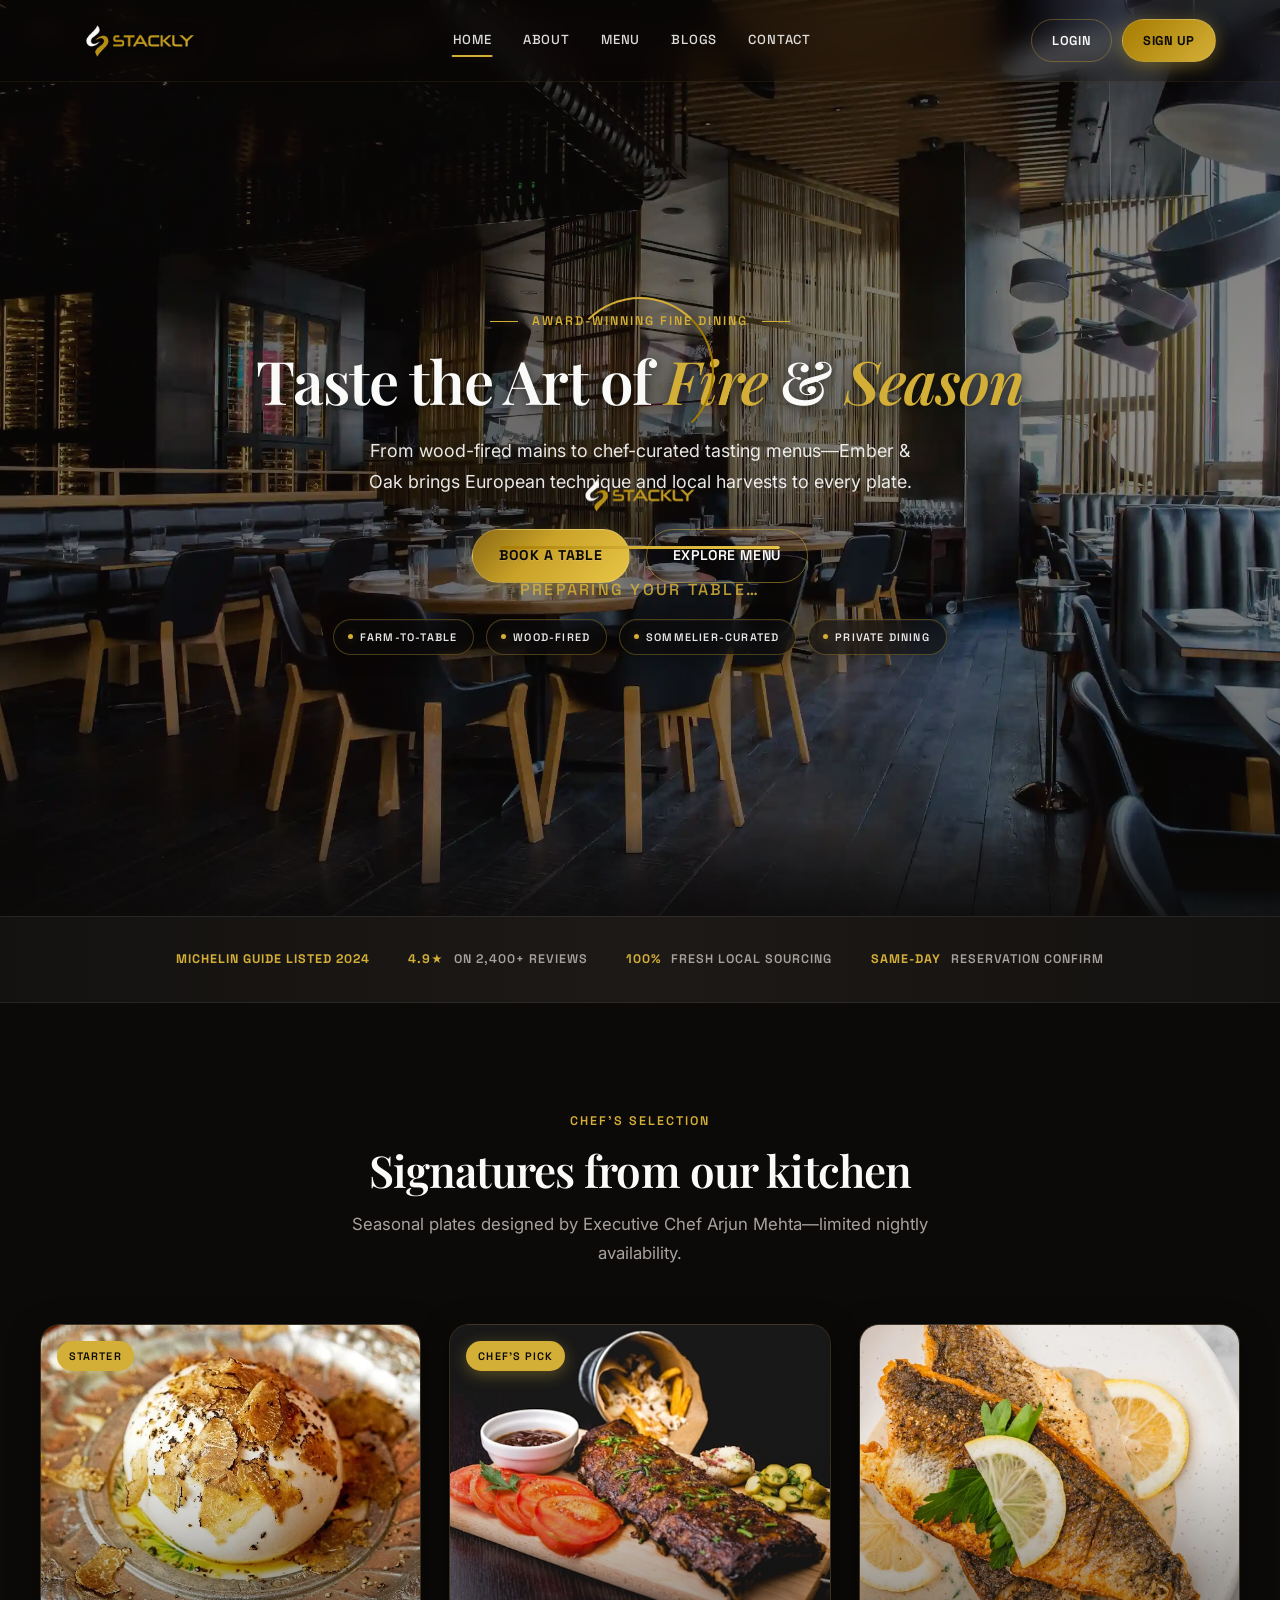
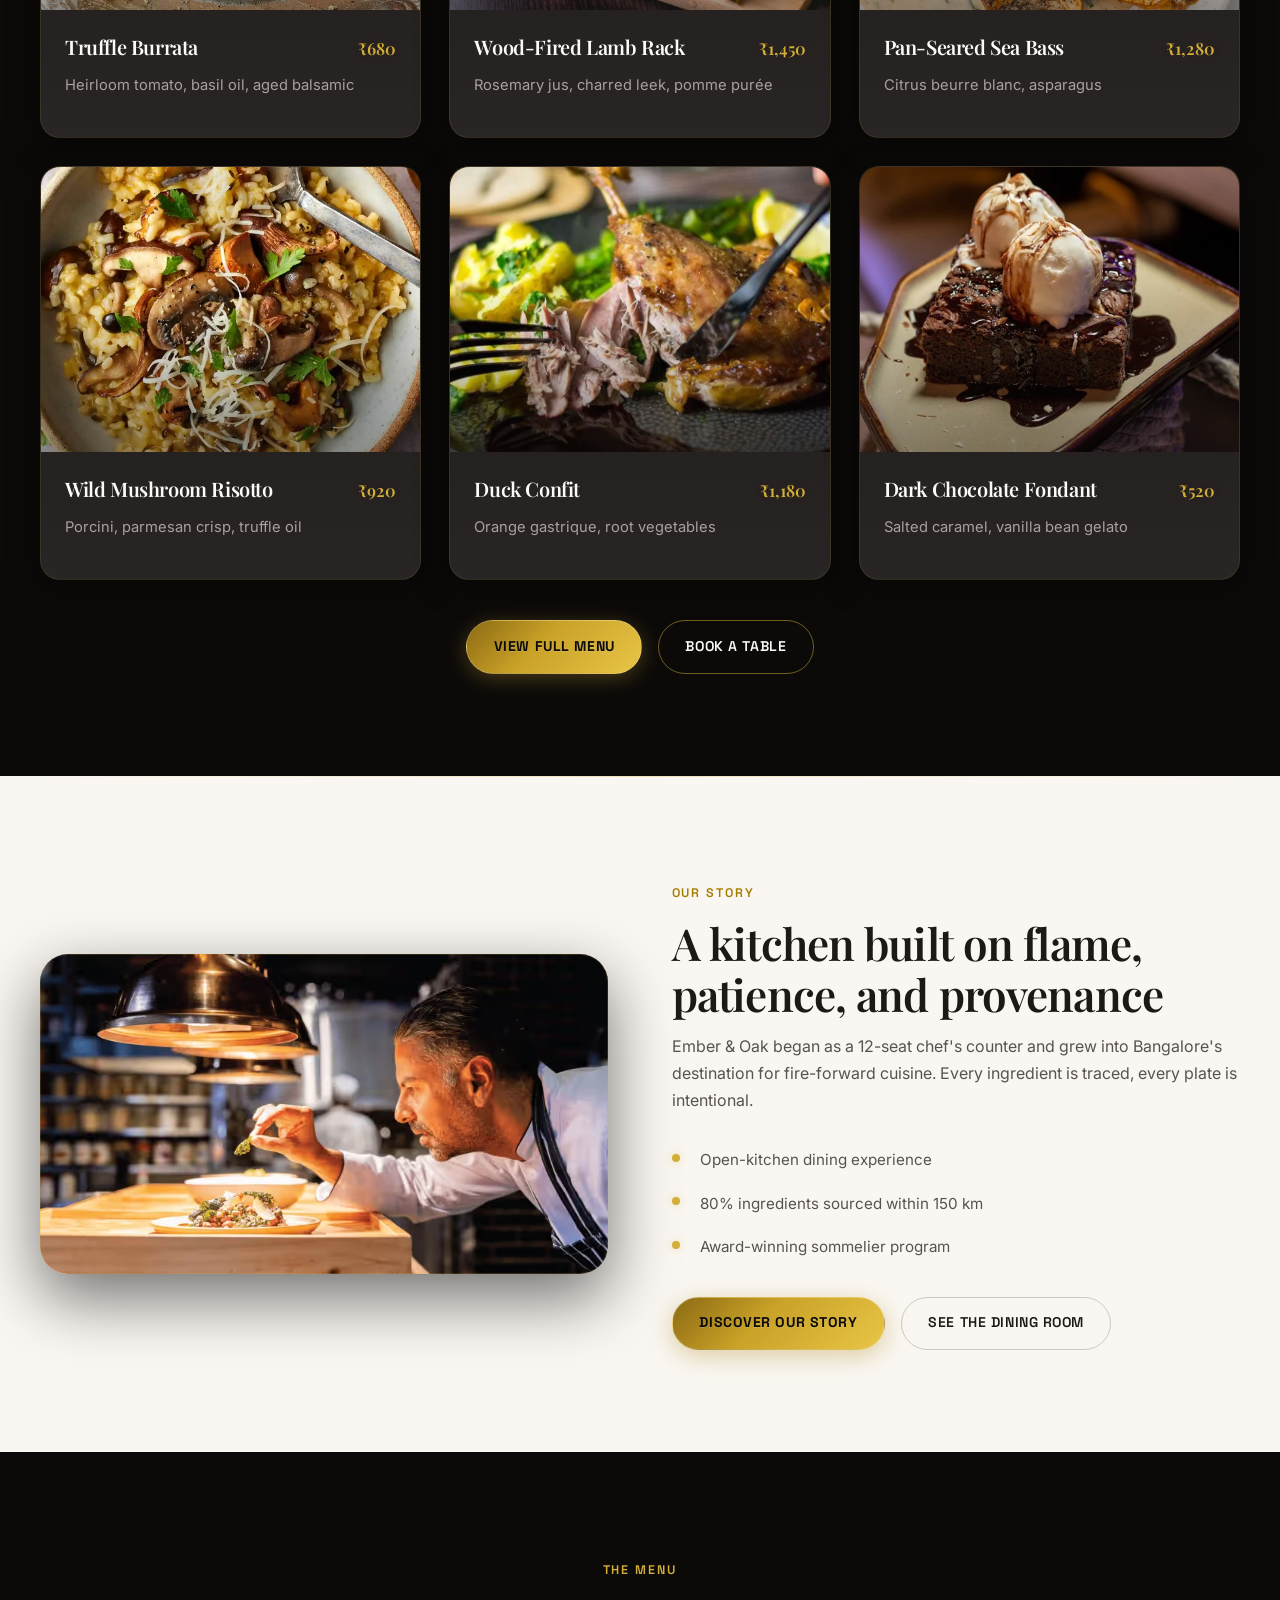
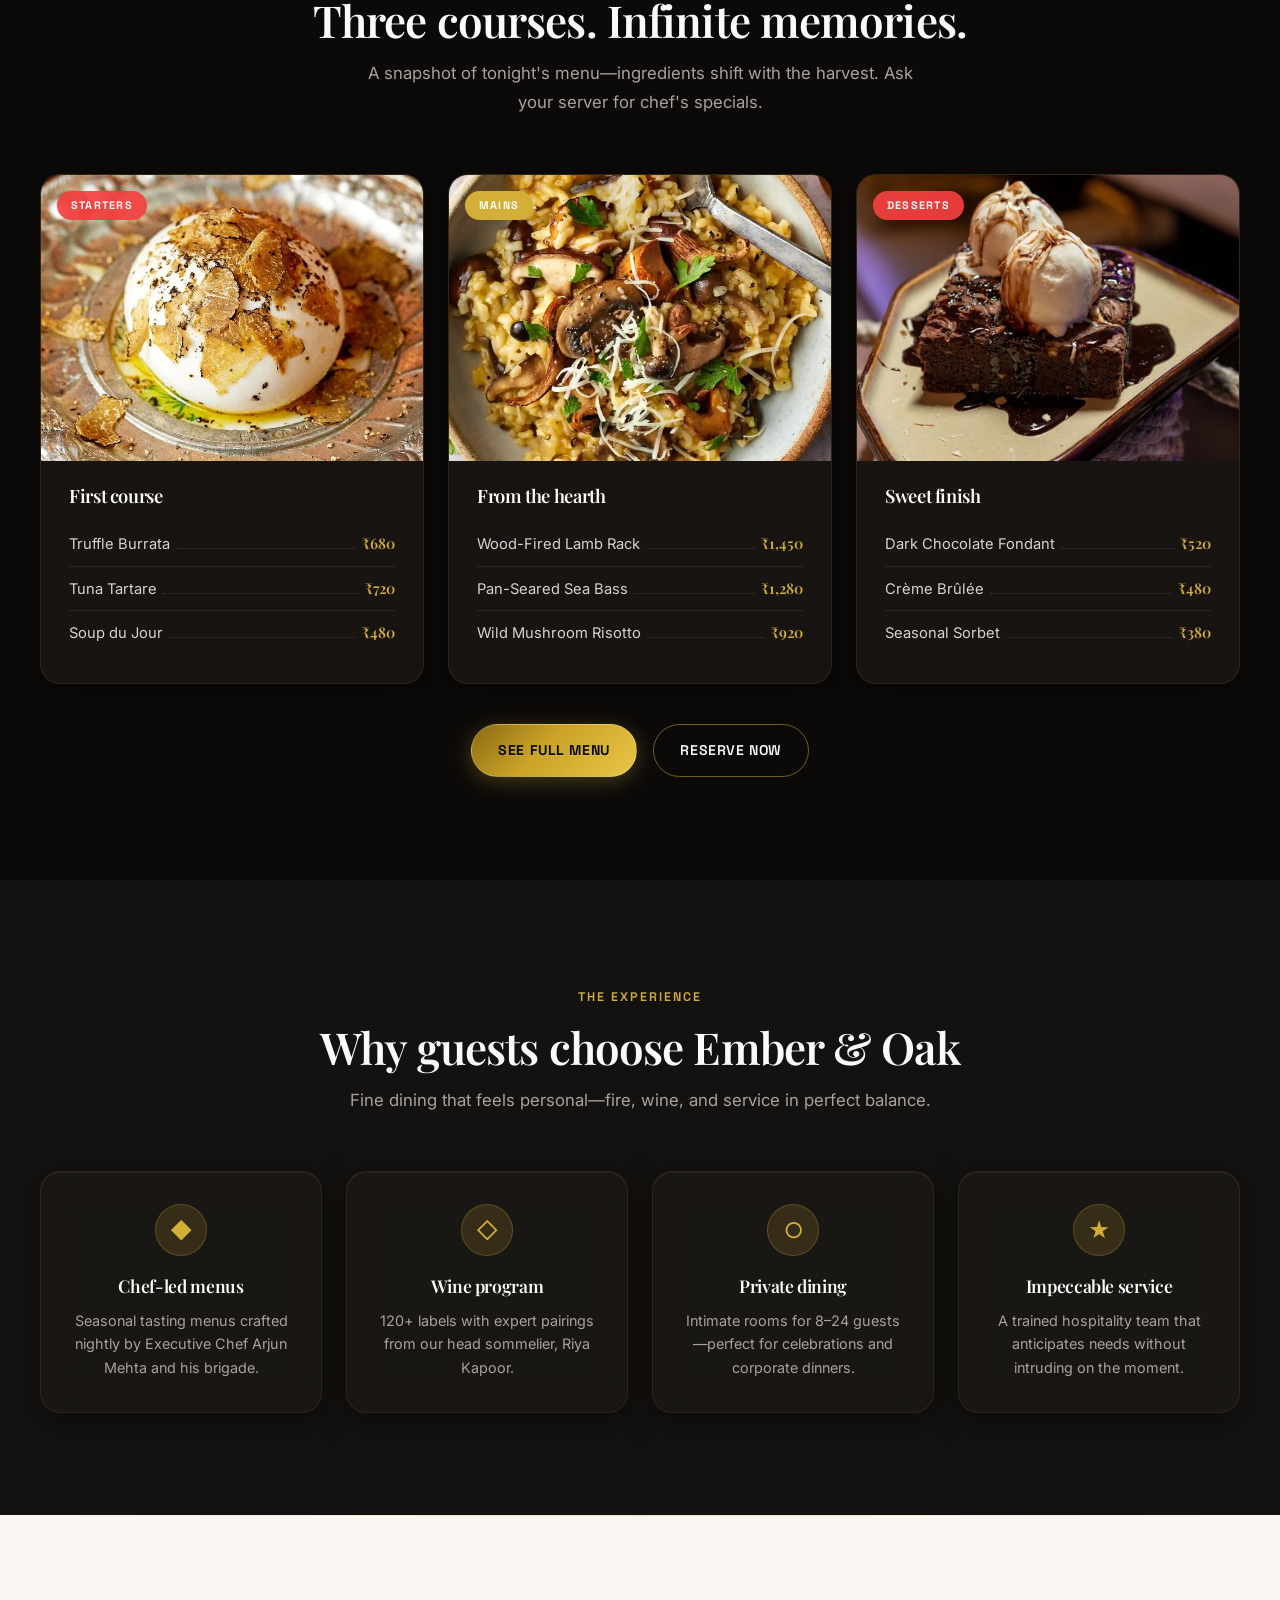
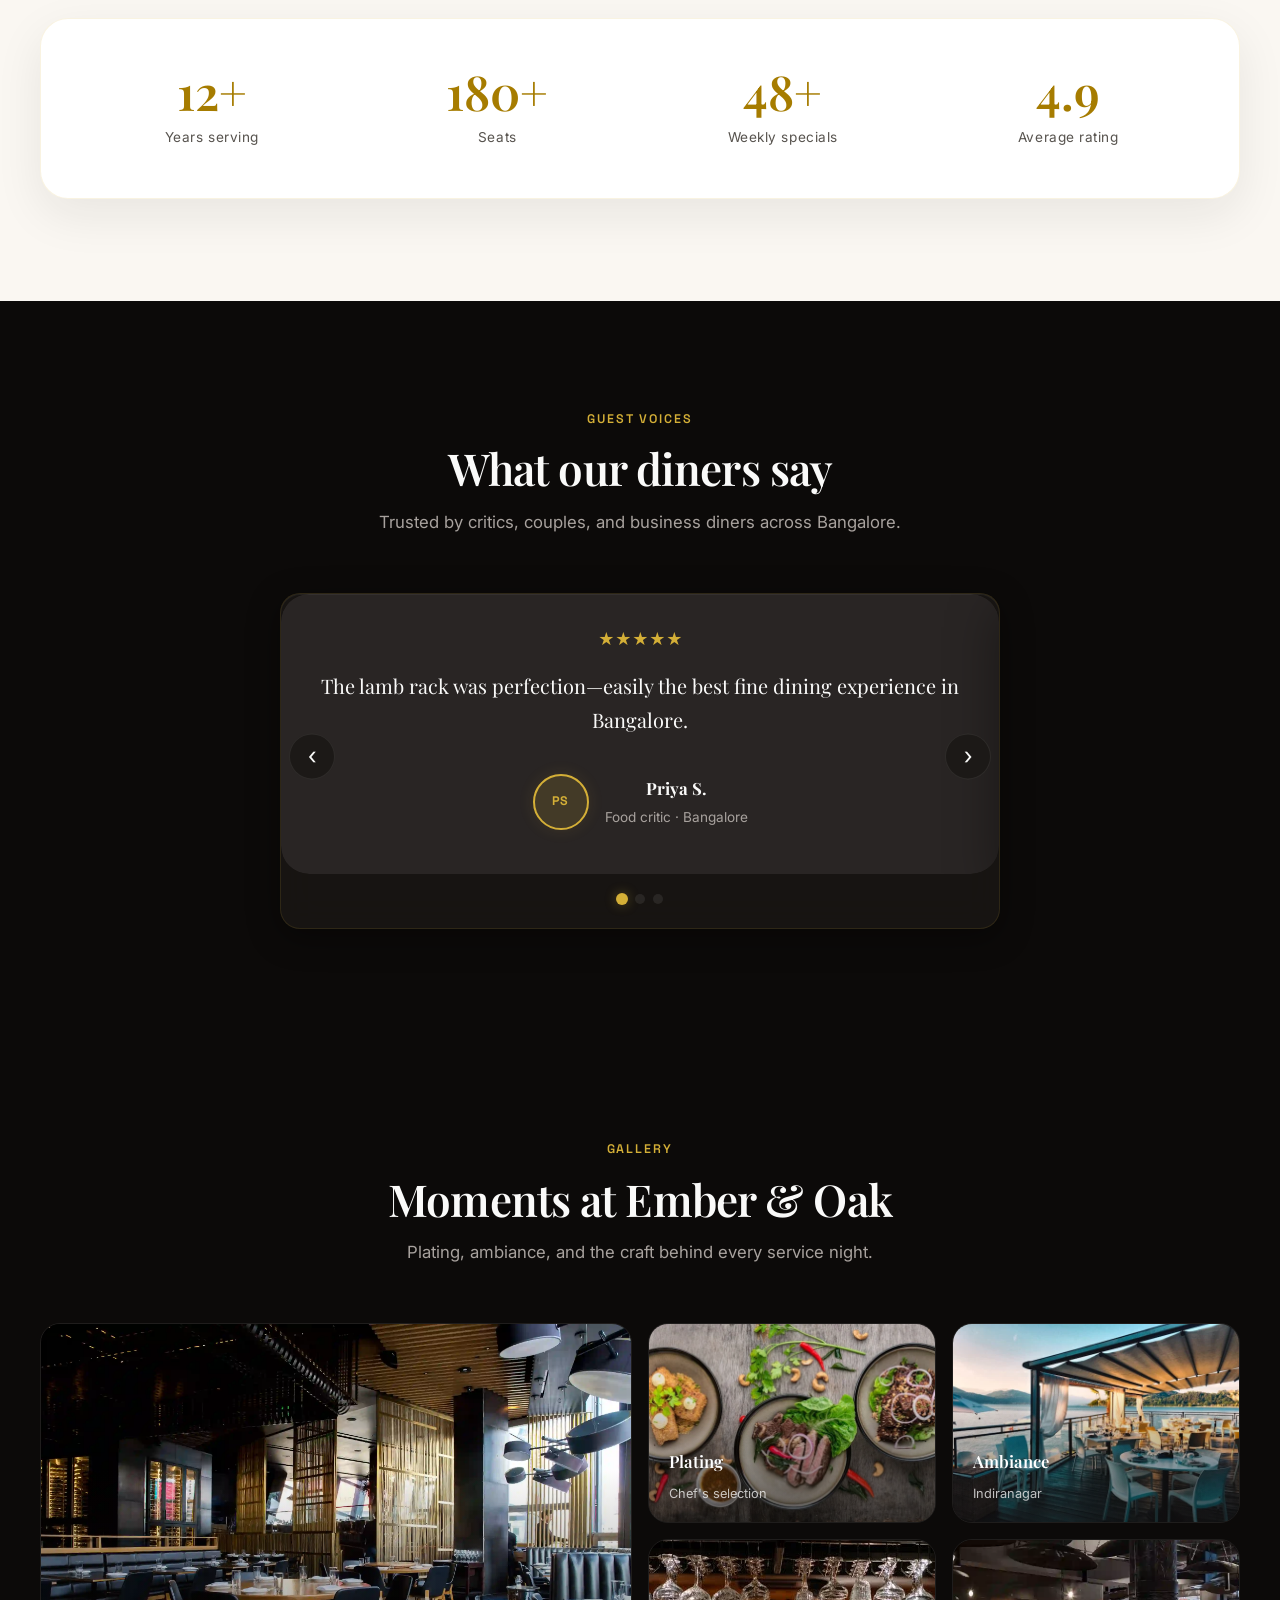
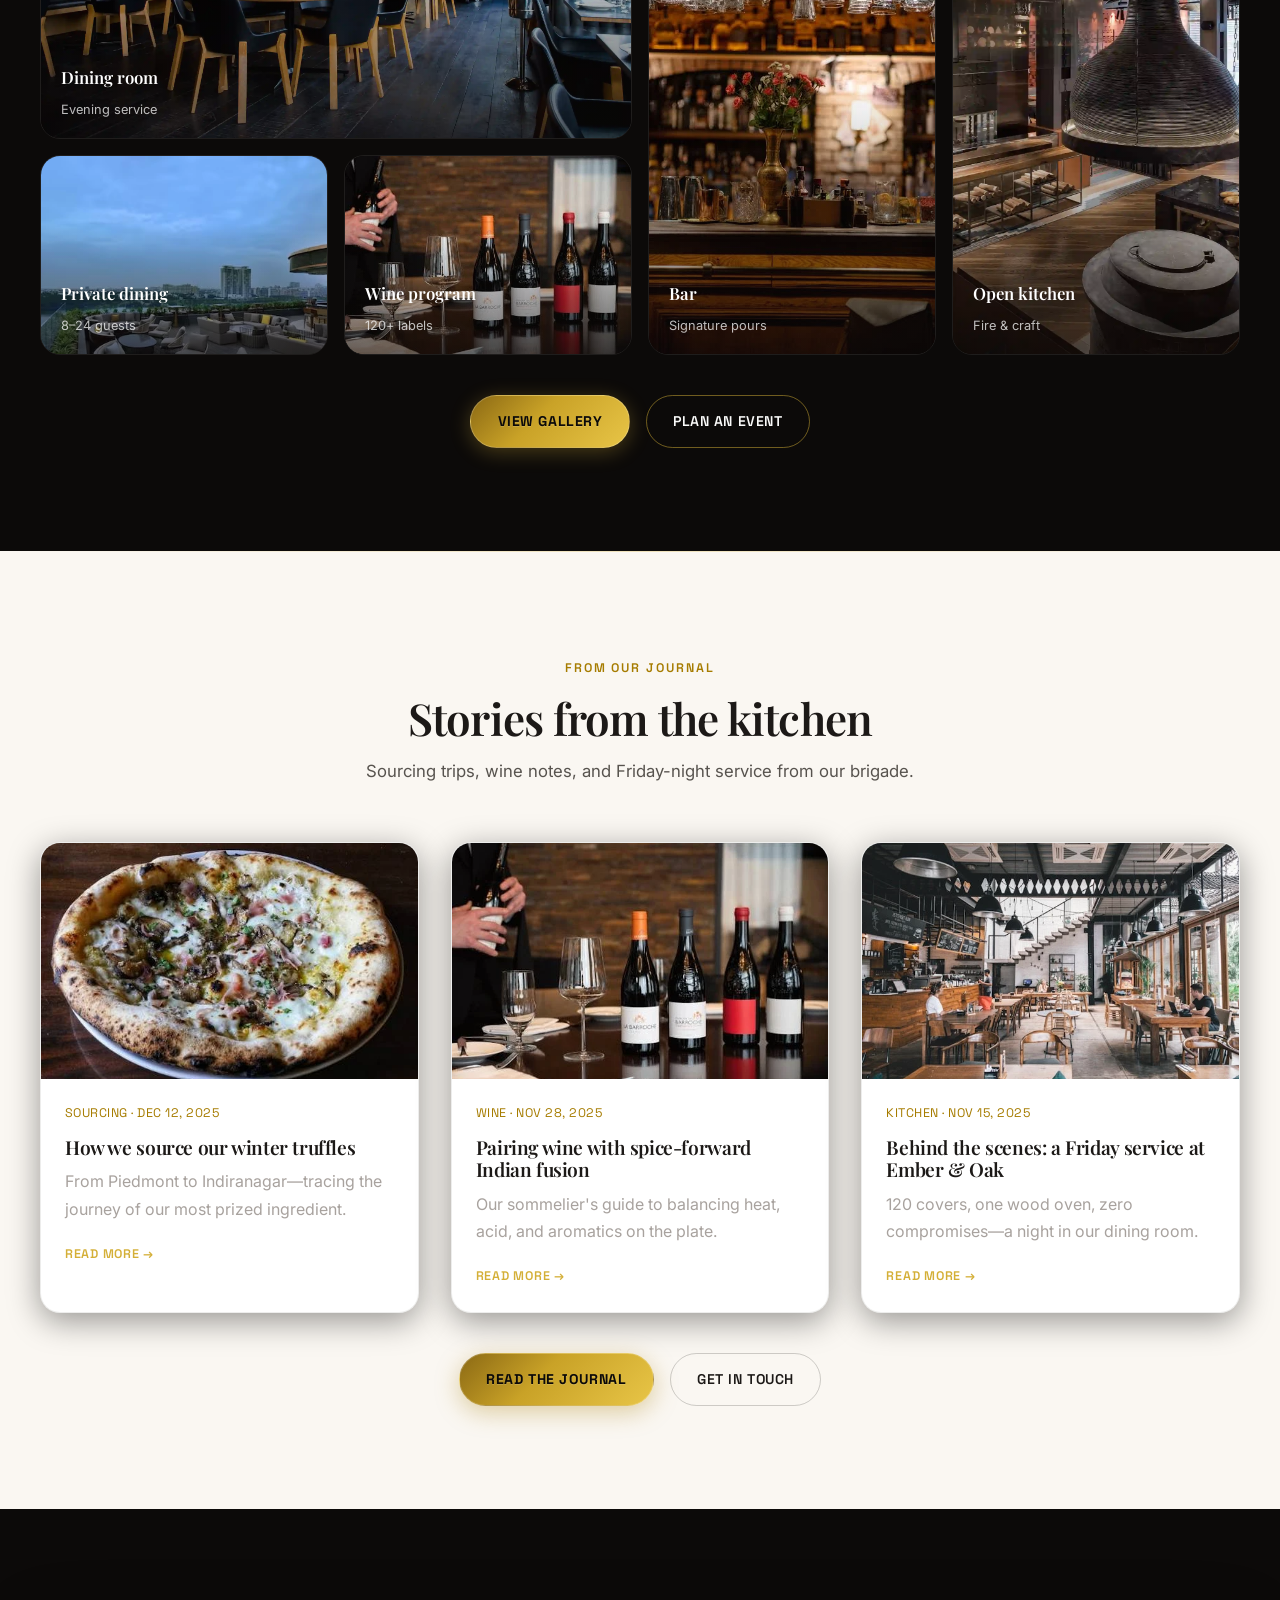
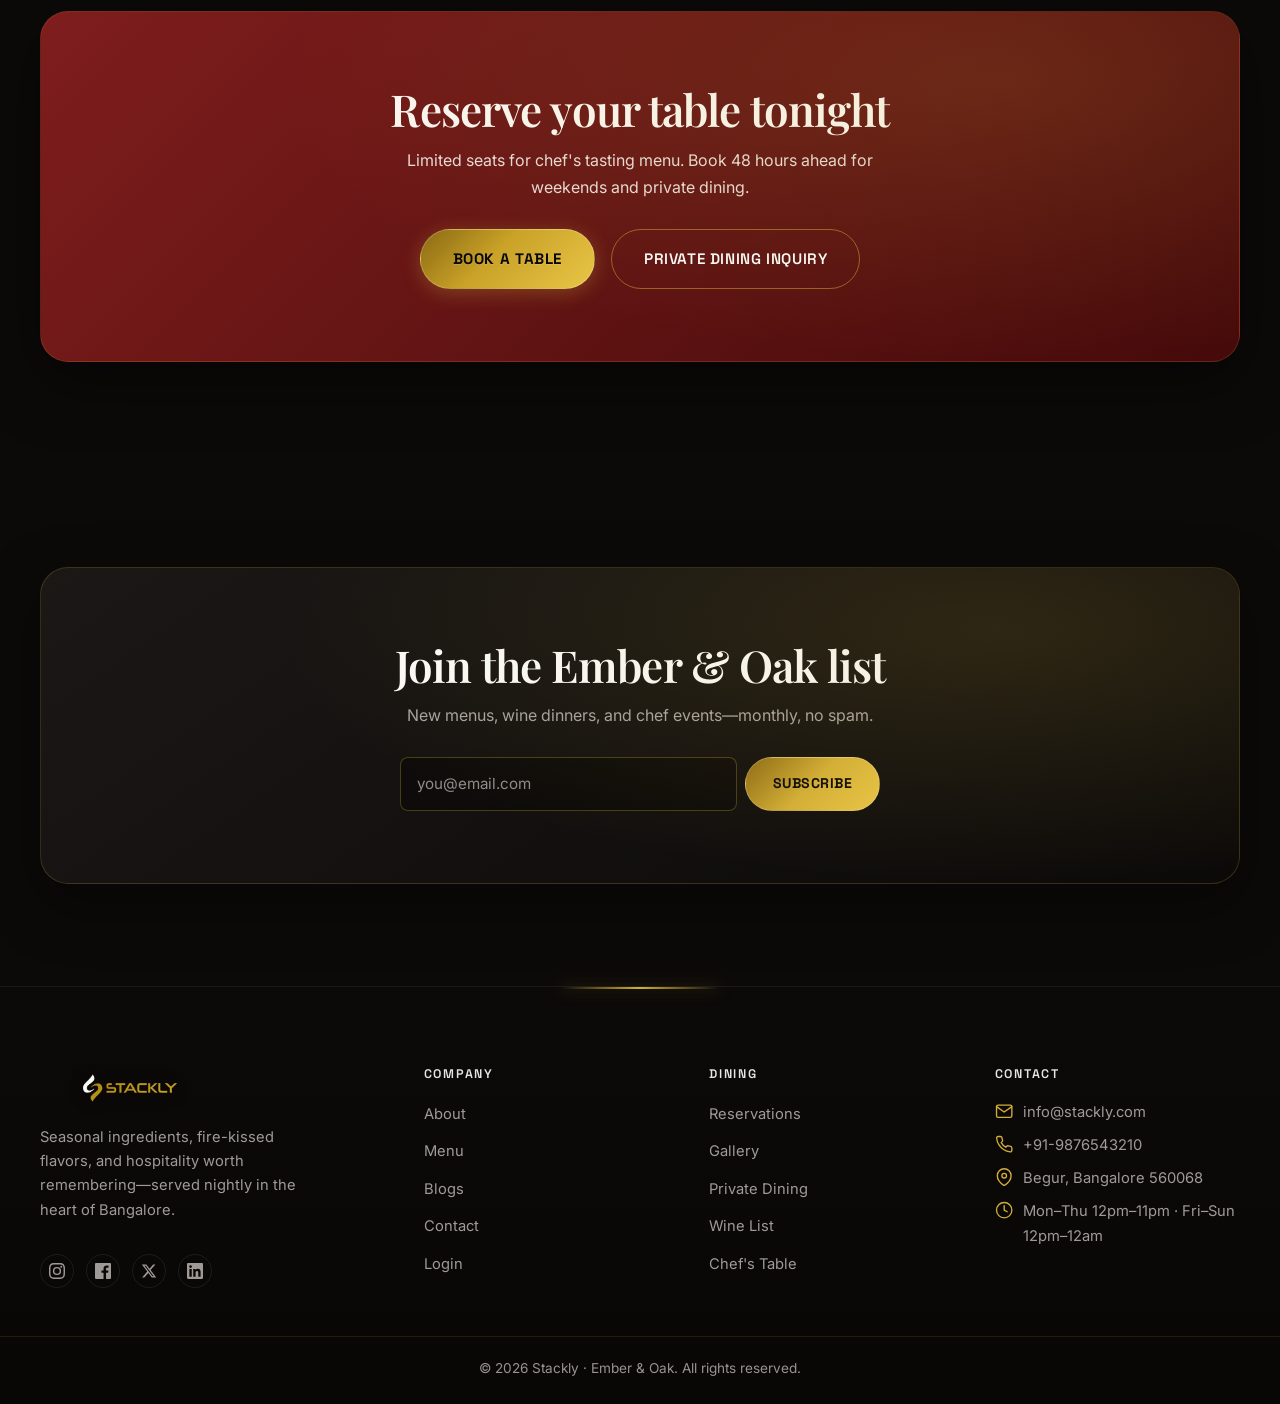
==== commit a223983a: "newsletter subscription updated and testimonial dynamically added" ====
--- a/index.html
+++ b/index.html
@@ -345,40 +345,47 @@
           <h2 class="section__title" data-aos="fade-up" data-aos-delay="100">What our diners say</h2>
           <p class="section__lead" data-aos="fade-up" data-aos-delay="150">Trusted by critics, couples, and business diners across Bangalore.</p>
         </header>
-        <div class="testimonial-grid" data-aos="fade-up">
-          <article class="testimonial-card glass-card">
-            <div class="testimonial-card__stars" aria-label="5 out of 5 stars">★★★★★</div>
-            <blockquote class="testimonial-card__quote">The lamb rack was perfection—easily the best fine dining experience in Bangalore.</blockquote>
-            <footer class="testimonial-card__author">
-              <span class="testimonial-card__avatar" aria-hidden="true">PS</span>
-              <div class="testimonial-card__meta">
-                <strong>Priya S.</strong>
-                <span>Food critic · Bangalore</span>
-              </div>
-            </footer>
-          </article>
-          <article class="testimonial-card glass-card">
-            <div class="testimonial-card__stars" aria-label="5 out of 5 stars">★★★★★</div>
-            <blockquote class="testimonial-card__quote">Stunning ambiance and service that feels personal without being intrusive.</blockquote>
-            <footer class="testimonial-card__author">
-              <span class="testimonial-card__avatar" aria-hidden="true">RM</span>
-              <div class="testimonial-card__meta">
-                <strong>Rahul &amp; Meera</strong>
-                <span>Anniversary dinner</span>
-              </div>
-            </footer>
-          </article>
-          <article class="testimonial-card glass-card">
-            <div class="testimonial-card__stars" aria-label="5 out of 5 stars">★★★★★</div>
-            <blockquote class="testimonial-card__quote">The wine pairing elevated every course. We'll be back monthly.</blockquote>
-            <footer class="testimonial-card__author">
-              <span class="testimonial-card__avatar" aria-hidden="true">DL</span>
-              <div class="testimonial-card__meta">
-                <strong>David L.</strong>
-                <span>Business dinner</span>
-              </div>
-            </footer>
-          </article>
+        <div class="testimonial-slider testimonial-slider--home glass-card" data-testimonial-slider data-aos="fade-up" aria-label="Guest testimonials">
+          <button type="button" class="testimonial-slider__arrow testimonial-slider__arrow--prev" data-testimonial-prev aria-label="Previous testimonial">&#8249;</button>
+          <div class="testimonial-track">
+            <div class="testimonial-slides" data-testimonial-track>
+              <article class="testimonial-slide testimonial-slide--premium" aria-hidden="false">
+                <div class="testimonial-stars" aria-label="5 out of 5 stars">&#9733;&#9733;&#9733;&#9733;&#9733;</div>
+                <blockquote class="testimonial-quote">The lamb rack was perfection—easily the best fine dining experience in Bangalore.</blockquote>
+                <footer class="testimonial-head">
+                  <span class="testimonial-avatar" aria-hidden="true">PS</span>
+                  <div class="testimonial-meta">
+                    <strong>Priya S.</strong>
+                    <span>Food critic · Bangalore</span>
+                  </div>
+                </footer>
+              </article>
+              <article class="testimonial-slide testimonial-slide--premium" aria-hidden="true">
+                <div class="testimonial-stars" aria-label="5 out of 5 stars">&#9733;&#9733;&#9733;&#9733;&#9733;</div>
+                <blockquote class="testimonial-quote">Stunning ambiance and service that feels personal without being intrusive.</blockquote>
+                <footer class="testimonial-head">
+                  <span class="testimonial-avatar" aria-hidden="true">RM</span>
+                  <div class="testimonial-meta">
+                    <strong>Rahul &amp; Meera</strong>
+                    <span>Anniversary dinner</span>
+                  </div>
+                </footer>
+              </article>
+              <article class="testimonial-slide testimonial-slide--premium" aria-hidden="true">
+                <div class="testimonial-stars" aria-label="5 out of 5 stars">&#9733;&#9733;&#9733;&#9733;&#9733;</div>
+                <blockquote class="testimonial-quote">The wine pairing elevated every course. We'll be back monthly.</blockquote>
+                <footer class="testimonial-head">
+                  <span class="testimonial-avatar" aria-hidden="true">DL</span>
+                  <div class="testimonial-meta">
+                    <strong>David L.</strong>
+                    <span>Business dinner</span>
+                  </div>
+                </footer>
+              </article>
+            </div>
+          </div>
+          <button type="button" class="testimonial-slider__arrow testimonial-slider__arrow--next" data-testimonial-next aria-label="Next testimonial">&#8250;</button>
+          <div class="testimonial-dots" data-testimonial-dots role="tablist" aria-label="Testimonial pagination"></div>
         </div>
       </div>
     </section>
@@ -498,7 +505,7 @@
               <span class="field-error">Enter a valid email address.</span>
             </div>
           </form>
-          <p class="cta-band__success is-hidden" id="newsletter-success" role="status">Thank you—you're on the list. Watch for our next wine dinner invitation.</p>
+          <p class="cta-band__success is-hidden" id="newsletter-success" role="status">Thank you—you're on the list. Redirecting…</p>
         </div>
       </div>
     </section>
--- a/css/style.css
+++ b/css/style.css
@@ -1,11 +1,3 @@
-/* ==========================================================================
-   Stackly · Ember & Oak — Base Styles
-   Premium restaurant theme — dark luxury foundation
-   ========================================================================== */
-
-/* --------------------------------------------------------------------------
-   Preloader
-   -------------------------------------------------------------------------- */
 #preloader {
   position: fixed;
   inset: 0;
@@ -197,9 +189,7 @@
   to { transform: translateY(4px); }
 }
 
-/* --------------------------------------------------------------------------
-   CSS Variables — Dark Luxury
-   -------------------------------------------------------------------------- */
+
 :root {
   --color-base: #0C0A09;
   --color-surface: #1C1917;
@@ -249,9 +239,7 @@
   --glass-border: rgba(255, 255, 255, 0.1);
 }
 
-/* --------------------------------------------------------------------------
-   Reset & Base
-   -------------------------------------------------------------------------- */
+
 *,
 *::before,
 *::after {
@@ -341,9 +329,7 @@
   border: 0;
 }
 
-/* --------------------------------------------------------------------------
-   Typography
-   -------------------------------------------------------------------------- */
+
 h1, h2, h3, h4, h5, h6 {
   font-family: var(--font-display);
   font-weight: 600;
@@ -382,9 +368,7 @@
   margin-bottom: 0.85rem;
 }
 
-/* --------------------------------------------------------------------------
-   Layout
-   -------------------------------------------------------------------------- */
+
 .container {
   width: var(--container);
   margin-inline: auto;
@@ -398,9 +382,6 @@
   min-height: 50vh;
 }
 
-/* --------------------------------------------------------------------------
-   Buttons
-   -------------------------------------------------------------------------- */
 .btn {
   display: inline-flex;
   align-items: center;
@@ -537,9 +518,7 @@
   box-shadow: var(--shadow-gold);
 }
 
-/* --------------------------------------------------------------------------
-   Forms
-   -------------------------------------------------------------------------- */
+
 .form-group {
   margin-bottom: 1.25rem;
 }
@@ -805,15 +784,14 @@
   font-weight: 600;
 }
 
-.form-success.is-hidden {
+.form-success.is-hidden,
+.is-hidden {
   display: none !important;
 }
 
 
 
-/* --------------------------------------------------------------------------
-   Cards
-   -------------------------------------------------------------------------- */
+
 .card {
   background: var(--color-surface);
   border: 1px solid var(--color-line);
@@ -856,9 +834,7 @@
   padding: 1.75rem;
 }
 
-/* --------------------------------------------------------------------------
-   Sections
-   -------------------------------------------------------------------------- */
+
 .section {
   padding: clamp(4rem, 8vw, 6.5rem) 0;
   position: relative;
@@ -927,9 +903,7 @@
   margin-top: 1.5rem;
 }
 
-/* --------------------------------------------------------------------------
-   Site Header — 3-column pro layout
-   -------------------------------------------------------------------------- */
+
 .site-header {
   position: fixed;
   top: 0;
@@ -1111,9 +1085,7 @@
   box-shadow: var(--shadow-sm);
 }
 
-/* --------------------------------------------------------------------------
-   Hero Premium
-   -------------------------------------------------------------------------- */
+
 .hero-premium {
   position: relative;
   min-height: 100vh;
@@ -1408,9 +1380,7 @@
   letter-spacing: 0.02em;
 }
 
-/* --------------------------------------------------------------------------
-   Dish Cards
-   -------------------------------------------------------------------------- */
+
 .dish-grid {
   display: grid;
   grid-template-columns: repeat(auto-fill, minmax(280px, 1fr));
@@ -1517,9 +1487,7 @@
   color: var(--color-accent);
 }
 
-/* --------------------------------------------------------------------------
-   Blog Cards
-   -------------------------------------------------------------------------- */
+
 .blog-grid {
   display: grid;
   grid-template-columns: repeat(auto-fill, minmax(300px, 1fr));
@@ -1599,9 +1567,7 @@
   color: var(--color-accent);
 }
 
-/* --------------------------------------------------------------------------
-   Testimonial Slider
-   -------------------------------------------------------------------------- */
+
 .testimonial-slider {
   position: relative;
   max-width: 800px;
@@ -1828,9 +1794,7 @@
   border: none;
 }
 
-/* --------------------------------------------------------------------------
-   Home menu preview
-   -------------------------------------------------------------------------- */
+
 .home-menu {
   display: grid;
   grid-template-columns: repeat(3, 1fr);
@@ -1944,9 +1908,7 @@
   white-space: nowrap;
 }
 
-/* --------------------------------------------------------------------------
-   Gallery showcase (homepage)
-   -------------------------------------------------------------------------- */
+
 .gallery-showcase {
   display: grid;
   grid-template-columns: repeat(4, 1fr);
@@ -2027,9 +1989,7 @@
   color: rgba(250, 250, 249, 0.75);
 }
 
-/* --------------------------------------------------------------------------
-   FAQ Accordion
-   -------------------------------------------------------------------------- */
+
 .faq-list {
   max-width: 760px;
   margin-inline: auto;
@@ -2113,9 +2073,7 @@
   line-height: 1.7;
 }
 
-/* --------------------------------------------------------------------------
-   Stats
-   -------------------------------------------------------------------------- */
+
 .stats-grid {
   display: grid;
   grid-template-columns: repeat(auto-fit, minmax(160px, 1fr));
@@ -2139,9 +2097,7 @@
   letter-spacing: 0.04em;
 }
 
-/* --------------------------------------------------------------------------
-   Trust Strip
-   -------------------------------------------------------------------------- */
+
 .trust-strip {
   padding: 2rem 0;
   border-block: 1px solid var(--color-line);
@@ -2174,9 +2130,7 @@
   color: var(--color-accent);
 }
 
-/* --------------------------------------------------------------------------
-   Page Hero (inner pages)
-   -------------------------------------------------------------------------- */
+
 .page-hero {
   position: relative;
   padding: calc(var(--header-h) + 3.5rem) 0 3.5rem;
@@ -2244,9 +2198,7 @@
   color: var(--color-accent);
 }
 
-/* --------------------------------------------------------------------------
-   Footer Premium
-   -------------------------------------------------------------------------- */
+
 .footer-premium {
   position: relative;
   padding: clamp(3.5rem, 7vw, 5rem) 0 0;
@@ -2438,9 +2390,7 @@
   background: var(--color-accent-light);
 }
 
-/* --------------------------------------------------------------------------
-   Menu Filter Tabs
-   -------------------------------------------------------------------------- */
+
 .menu-filter {
   display: flex;
   flex-wrap: wrap;
@@ -2475,9 +2425,7 @@
   border-color: var(--color-accent);
 }
 
-/* --------------------------------------------------------------------------
-   Menu Items List
-   -------------------------------------------------------------------------- */
+
 .menu-list {
   display: flex;
   flex-direction: column;
@@ -2584,9 +2532,7 @@
   grid-column: auto;
 }
 
-/* --------------------------------------------------------------------------
-   Gallery Grid
-   -------------------------------------------------------------------------- */
+
 .gallery-grid {
   display: grid;
   grid-template-columns: repeat(4, 1fr);
@@ -2630,9 +2576,7 @@
   opacity: 1;
 }
 
-/* --------------------------------------------------------------------------
-   Reservation Layout
-   -------------------------------------------------------------------------- */
+
 .reservation-layout {
   display: grid;
   grid-template-columns: 1fr 1fr;
@@ -2669,9 +2613,7 @@
   margin-bottom: 0.75rem;
 }
 
-/* --------------------------------------------------------------------------
-   CTA Bands
-   -------------------------------------------------------------------------- */
+
 .cta-band {
   position: relative;
   padding: clamp(3rem, 6vw, 4.5rem);
@@ -2713,9 +2655,7 @@
   gap: 1rem;
 }
 
-/* --------------------------------------------------------------------------
-   Newsletter
-   -------------------------------------------------------------------------- */
+
 .newsletter {
   display: flex;
   flex-wrap: wrap;
@@ -2740,9 +2680,7 @@
   flex: 1;
 }
 
-/* --------------------------------------------------------------------------
-   Timeline
-   -------------------------------------------------------------------------- */
+
 .timeline {
   position: relative;
   max-width: 700px;
@@ -2797,9 +2735,7 @@
   color: var(--color-muted);
 }
 
-/* --------------------------------------------------------------------------
-   Team Grid & Chef Section
-   -------------------------------------------------------------------------- */
+
 .team-grid {
   display: grid;
   grid-template-columns: repeat(auto-fill, minmax(240px, 1fr));
@@ -2898,9 +2834,7 @@
   border-left: 3px solid var(--color-accent);
 }
 
-/* --------------------------------------------------------------------------
-   Auth Forms
-   -------------------------------------------------------------------------- */
+
 .page-auth {
   min-height: 100vh;
   display: flex;
@@ -3049,9 +2983,7 @@
   color: var(--color-ink);
 }
 
-/* --------------------------------------------------------------------------
-   Dashboard Shell
-   -------------------------------------------------------------------------- */
+
 .dashboard-page {
   background: var(--color-base);
 }
@@ -3174,9 +3106,7 @@
   color: var(--color-muted);
 }
 
-/* --------------------------------------------------------------------------
-   Data Tables
-   -------------------------------------------------------------------------- */
+
 .data-table-wrap {
   overflow-x: auto;
   border: 1px solid var(--color-line);
@@ -3241,9 +3171,7 @@
   background: rgba(248, 113, 113, 0.12);
 }
 
-/* --------------------------------------------------------------------------
-   404 Page
-   -------------------------------------------------------------------------- */
+
 .error-page {
   min-height: 80vh;
   display: flex;
@@ -3276,9 +3204,7 @@
   margin-bottom: 2rem;
 }
 
-/* --------------------------------------------------------------------------
-   Contact Hub
-   -------------------------------------------------------------------------- */
+
 .contact-hub {
   display: grid;
   grid-template-columns: 1fr 1.2fr;
@@ -3306,9 +3232,7 @@
   background: var(--color-elevated);
 }
 
-/* --------------------------------------------------------------------------
-   Layout blocks — split, checklist, menu columns, why grid, stats band
-   -------------------------------------------------------------------------- */
+
 .split-layout {
   display: grid;
   grid-template-columns: 1fr 1fr;
@@ -3544,7 +3468,7 @@
   color: inherit;
 }
 
-/* Markup aliases */
+
 .dish-card__body,
 .dish-card__content {
   padding: 1.5rem;
@@ -3739,7 +3663,7 @@
   margin-inline: auto;
 }
 
-/* Contact page */
+
 .contact-info h2 {
   font-size: 1.35rem;
   margin: 1.5rem 0 1rem;
@@ -3818,7 +3742,7 @@
   font-size: 1.35rem;
 }
 
-/* Auth */
+
 .auth-section {
   padding: 2rem 0 4rem;
 }
@@ -3857,7 +3781,7 @@
   text-align: center;
 }
 
-/* Dashboard components */
+
 .dashboard-shell {
   display: flex;
   min-height: 100vh;
@@ -4229,7 +4153,7 @@
   font-size: 0.85rem;
 }
 
-/* Page hero with background image */
+
 .page-hero--image {
   position: relative;
   min-height: 42vh;
@@ -4304,9 +4228,7 @@
   justify-content: center;
 }
 
-/* --------------------------------------------------------------------------
-   About page sections
-   -------------------------------------------------------------------------- */
+
 .split-layout__image--story {
   position: relative;
 }
@@ -4694,7 +4616,7 @@
   color: var(--color-muted);
 }
 
-/* CTA band form */
+
 .cta-band__form {
   max-width: 480px;
   margin: 1.5rem auto 0;
@@ -4720,6 +4642,14 @@
   margin-top: 1rem;
   color: var(--color-accent);
   font-size: 0.9rem;
+  text-align: center;
+}
+
+.cta-band--newsletter .cta-band__success:not(.is-hidden) {
+  margin-top: 1rem;
+  padding-top: 0.25rem;
+  font-size: 0.95rem;
+  font-weight: 500;
 }
 
 .cta-band__actions {
@@ -4730,9 +4660,7 @@
   margin-top: 1.5rem;
 }
 
-/* --------------------------------------------------------------------------
-   Reduced Motion
-   -------------------------------------------------------------------------- */
+
 @media (prefers-reduced-motion: reduce) {
   *,
   *::before,
--- a/css/responsive.css
+++ b/css/responsive.css
@@ -1,15 +1,4 @@
-/* ==========================================================================
-   Stackly · Ember & Oak — Responsive Styles
-   Mobile-first breakpoints & layout adaptations
-   ========================================================================== */
-
-/* --------------------------------------------------------------------------
-   Base mobile (default — inherited from style.css)
-   -------------------------------------------------------------------------- */
-
-/* --------------------------------------------------------------------------
-   Small tablets & large phones — 600px+
-   -------------------------------------------------------------------------- */
+
 @media (min-width: 600px) {
   .form-row {
     grid-template-columns: repeat(2, 1fr);
@@ -24,9 +13,7 @@
   }
 }
 
-/* --------------------------------------------------------------------------
-   Tablets — 768px and below (hamburger nav)
-   -------------------------------------------------------------------------- */
+
 @media (max-width: 768px) {
   :root {
     --header-h: 72px;
@@ -93,13 +80,11 @@
     border-radius: var(--radius-xl);
     box-shadow: var(--shadow-lg);
     transform: translateY(0.75rem);
-    opacity: 0;
-    transition: transform 0.35s cubic-bezier(0.4, 0, 0.2, 1), opacity 0.35s ease;
+    transition: transform 0.35s cubic-bezier(0.4, 0, 0.2, 1);
   }
 
   .site-header__nav-wrap.is-open .site-header__nav-inner {
     transform: translateY(0);
-    opacity: 1;
   }
 
   .site-header--pro .site-header__nav-wrap {
@@ -168,7 +153,7 @@
     justify-content: center;
   }
 
-  /* Hero */
+  
   .hero-premium {
     min-height: auto;
     padding-bottom: 3rem;
@@ -234,7 +219,7 @@
     justify-content: center;
   }
 
-  /* Grids */
+  
   .dish-grid {
     grid-template-columns: 1fr;
   }
@@ -253,7 +238,7 @@
     grid-row: span 1;
   }
 
-  /* Layouts */
+
   .reservation-layout,
   .chef-profile,
   .split-layout--story,
@@ -355,7 +340,7 @@
     justify-self: start;
   }
 
-  /* Sections */
+  
   .section {
     padding: clamp(3rem, 8vw, 4.5rem) 0;
   }
@@ -432,9 +417,7 @@
   }
 }
 
-/* --------------------------------------------------------------------------
-   Footer center — 992px and below
-   -------------------------------------------------------------------------- */
+
 @media (max-width: 992px) {
   :root {
     --container: min(1200px, 100% - 2rem);
@@ -525,9 +508,7 @@
   }
 }
 
-/* --------------------------------------------------------------------------
-   Footer full center — 768px and below
-   -------------------------------------------------------------------------- */
+
 @media (max-width: 768px) {
   .footer-premium__grid {
     grid-template-columns: 1fr;
@@ -575,9 +556,7 @@
   }
 }
 
-/* --------------------------------------------------------------------------
-   Contact hub stack — 992px and below
-   -------------------------------------------------------------------------- */
+
 @media (max-width: 992px) {
   .contact-hub {
     grid-template-columns: 1fr;
@@ -601,9 +580,7 @@
   }
 }
 
-/* --------------------------------------------------------------------------
-   Dashboard drawer — 1024px and below
-   -------------------------------------------------------------------------- */
+
 @media (max-width: 1024px) {
   .dashboard-shell {
     grid-template-columns: 1fr;
@@ -654,9 +631,7 @@
   }
 }
 
-/* --------------------------------------------------------------------------
-   Large screens — 1200px+
-   -------------------------------------------------------------------------- */
+
 @media (min-width: 1200px) {
   .hero-premium__layout {
     gap: 5rem;
@@ -671,9 +646,7 @@
   }
 }
 
-/* --------------------------------------------------------------------------
-   Small phones — 480px and below
-   -------------------------------------------------------------------------- */
+
 @media (max-width: 480px) {
   :root {
     --container: min(1200px, 100% - 1.25rem);
@@ -822,9 +795,7 @@
   }
 }
 
-/* --------------------------------------------------------------------------
-   Landscape phones
-   -------------------------------------------------------------------------- */
+
 @media (max-height: 500px) and (orientation: landscape) {
   .hero-premium {
     min-height: auto;
@@ -852,9 +823,7 @@
   }
 }
 
-/* --------------------------------------------------------------------------
-   Print
-   -------------------------------------------------------------------------- */
+
 @media print {
   .site-header,
   .footer-premium,
--- a/css/premium.css
+++ b/css/premium.css
@@ -1,11 +1,4 @@
-/* ==========================================================================
-   Stackly · Ember & Oak — Premium Overrides
-   Dark luxury editorial styling & gold-accent interactions
-   ========================================================================== */
-
-/* --------------------------------------------------------------------------
-   Premium theme tokens
-   -------------------------------------------------------------------------- */
+
 :root {
   --eo-glass: rgba(28, 25, 23, 0.72);
   --eo-glass-light: rgba(41, 37, 36, 0.55);
@@ -25,9 +18,7 @@
   background: var(--color-base);
 }
 
-/* --------------------------------------------------------------------------
-   Typography — editorial headlines
-   -------------------------------------------------------------------------- */
+
 body.premium-theme h1,
 body.premium-theme h2,
 body.premium-theme h3 {
@@ -81,9 +72,7 @@
   color: #E8C547;
 }
 
-/* --------------------------------------------------------------------------
-   Premium preloader
-   -------------------------------------------------------------------------- */
+
 body.premium-theme #preloader {
   background:
     radial-gradient(ellipse 80% 60% at 50% 45%, rgba(212, 175, 55, 0.08) 0%, transparent 65%),
@@ -112,9 +101,7 @@
   50% { filter: drop-shadow(0 0 24px rgba(212, 175, 55, 0.65)); }
 }
 
-/* --------------------------------------------------------------------------
-   Transparent header on hero
-   -------------------------------------------------------------------------- */
+
 body.premium-theme .site-header {
   position: fixed;
   background: rgba(12, 10, 9, 0.55);
@@ -169,9 +156,7 @@
   filter: drop-shadow(0 2px 8px rgba(0, 0, 0, 0.3));
 }
 
-/* --------------------------------------------------------------------------
-   Gold glow hovers — buttons & links
-   -------------------------------------------------------------------------- */
+
 body.premium-theme .btn--primary {
   position: relative;
   overflow: hidden;
@@ -202,9 +187,7 @@
   box-shadow: 0 0 8px var(--eo-gold-glow-soft);
 }
 
-/* --------------------------------------------------------------------------
-   Glass cards — premium treatment
-   -------------------------------------------------------------------------- */
+
 body.premium-theme .glass-card {
   background: var(--eo-glass);
   border-color: rgba(212, 175, 55, 0.12);
@@ -239,9 +222,6 @@
   box-shadow: var(--shadow-card-hover);
 }
 
-/* --------------------------------------------------------------------------
-   Section alternation — dark / cream
-   -------------------------------------------------------------------------- */
 body.premium-theme .section--dark {
   background: var(--color-base);
 }
@@ -288,9 +268,7 @@
   background: var(--color-canvas);
 }
 
-/* --------------------------------------------------------------------------
-   Hero premium — editorial layout
-   -------------------------------------------------------------------------- */
+
 body.premium-theme .hero-premium__overlay {
   background:
     linear-gradient(180deg, rgba(12, 10, 9, 0.75) 0%, rgba(12, 10, 9, 0.35) 45%, rgba(12, 10, 9, 0.88) 100%),
@@ -380,9 +358,7 @@
   50% { transform: translate(20px, -15px) scale(1.1); opacity: 1; }
 }
 
-/* --------------------------------------------------------------------------
-   Dish card hover effects
-   -------------------------------------------------------------------------- */
+
 body.premium-theme .dish-card {
   background: linear-gradient(180deg, var(--color-surface) 0%, var(--color-elevated) 100%);
 }
@@ -429,9 +405,7 @@
   box-shadow: 0 4px 16px rgba(212, 175, 55, 0.35);
 }
 
-/* --------------------------------------------------------------------------
-   Blog cards — editorial
-   -------------------------------------------------------------------------- */
+
 body.premium-theme .blog-card {
   background: var(--color-surface);
 }
@@ -446,9 +420,7 @@
   color: var(--color-accent);
 }
 
-/* --------------------------------------------------------------------------
-   Testimonial slider styling
-   -------------------------------------------------------------------------- */
+
 body.premium-theme .testimonial-slide--premium {
   background: var(--eo-glass);
   border-color: rgba(212, 175, 55, 0.15);
@@ -504,9 +476,6 @@
   color: var(--color-muted);
 }
 
-/* --------------------------------------------------------------------------
-   FAQ accordion — premium
-   -------------------------------------------------------------------------- */
 body.premium-theme .faq-item {
   background: var(--color-surface);
 }
@@ -527,9 +496,7 @@
   line-height: 1;
 }
 
-/* --------------------------------------------------------------------------
-   Menu filter & items
-   -------------------------------------------------------------------------- */
+
 body.premium-theme .menu-filter__tab.is-active {
   box-shadow: 0 4px 20px rgba(212, 175, 55, 0.35);
 }
@@ -563,9 +530,6 @@
   color: var(--color-accent);
 }
 
-/* --------------------------------------------------------------------------
-   Role selector cards — login/register
-   -------------------------------------------------------------------------- */
 body.premium-theme .role-card {
   background: var(--color-elevated);
   position: relative;
@@ -608,9 +572,7 @@
   background: linear-gradient(135deg, rgba(12, 10, 9, 0.7), rgba(127, 29, 29, 0.3));
 }
 
-/* --------------------------------------------------------------------------
-   Footer premium
-   -------------------------------------------------------------------------- */
+
 body.premium-theme .footer-premium {
   background: linear-gradient(180deg, var(--color-base) 0%, #080706 100%);
   color: rgba(168, 162, 158, 0.95);
@@ -671,9 +633,7 @@
   font-style: normal;
 }
 
-/* --------------------------------------------------------------------------
-   CTA band & newsletter
-   -------------------------------------------------------------------------- */
+
 body.premium-theme .cta-band {
   border: 1px solid rgba(212, 175, 55, 0.15);
   box-shadow: 0 20px 60px rgba(0, 0, 0, 0.5);
@@ -692,9 +652,7 @@
   -webkit-backdrop-filter: blur(16px);
 }
 
-/* --------------------------------------------------------------------------
-   Chef section & team
-   -------------------------------------------------------------------------- */
+
 body.premium-theme .chef-section__image {
   box-shadow: 0 24px 64px rgba(0, 0, 0, 0.5);
 }
@@ -720,9 +678,7 @@
   border-color: rgba(212, 175, 55, 0.25);
 }
 
-/* --------------------------------------------------------------------------
-   Gallery grid — premium
-   -------------------------------------------------------------------------- */
+
 body.premium-theme .gallery-grid__item {
   border: 1px solid transparent;
   transition: border-color 0.35s ease, box-shadow 0.35s ease;
@@ -733,9 +689,6 @@
   box-shadow: 0 0 24px var(--eo-gold-glow-soft);
 }
 
-/* --------------------------------------------------------------------------
-   Trust strip & stats
-   -------------------------------------------------------------------------- */
 body.premium-theme .trust-strip {
   background: linear-gradient(90deg, var(--color-canvas), var(--color-surface), var(--color-canvas));
 }
@@ -748,9 +701,7 @@
   text-shadow: 0 0 24px var(--eo-gold-glow-soft);
 }
 
-/* --------------------------------------------------------------------------
-   Page hero inner
-   -------------------------------------------------------------------------- */
+
 body.premium-theme .page-hero {
   background: var(--color-canvas);
 }
@@ -765,9 +716,7 @@
   text-shadow: 0 4px 24px rgba(0, 0, 0, 0.4);
 }
 
-/* --------------------------------------------------------------------------
-   Timeline
-   -------------------------------------------------------------------------- */
+
 body.premium-theme .timeline::before {
   box-shadow: 0 0 12px var(--eo-gold-glow-soft);
 }
@@ -781,9 +730,7 @@
   50% { box-shadow: 0 0 20px var(--eo-gold-glow); }
 }
 
-/* --------------------------------------------------------------------------
-   Reservation layout
-   -------------------------------------------------------------------------- */
+
 body.premium-theme .reservation-form-card {
   background: var(--eo-glass);
   backdrop-filter: blur(16px);
@@ -800,9 +747,7 @@
   box-shadow: 0 0 20px var(--eo-gold-glow-soft);
 }
 
-/* --------------------------------------------------------------------------
-   Data tables — dashboard
-   -------------------------------------------------------------------------- */
+
 body.premium-theme .data-table-wrap {
   border-color: rgba(212, 175, 55, 0.1);
 }
@@ -816,9 +761,7 @@
   background: rgba(212, 175, 55, 0.06);
 }
 
-/* --------------------------------------------------------------------------
-   404 page — single viewport, no scroll
-   -------------------------------------------------------------------------- */
+
 html:has(body.page-error) {
   height: 100%;
   overflow: hidden;
@@ -978,9 +921,7 @@
   font-size: 0.82rem;
 }
 
-/* --------------------------------------------------------------------------
-   Dashboard page
-   -------------------------------------------------------------------------- */
+
 body.premium-theme.dashboard-page {
   background: var(--color-base);
 }
@@ -1035,9 +976,7 @@
   color: var(--color-ink);
 }
 
-/* --------------------------------------------------------------------------
-   Form inputs global premium
-   -------------------------------------------------------------------------- */
+
 body.premium-theme .form-input:focus,
 body.premium-theme .form-select:focus,
 body.premium-theme .form-textarea:focus {
@@ -1045,9 +984,6 @@
   box-shadow: 0 0 0 3px var(--color-accent-light);
 }
 
-/* --------------------------------------------------------------------------
-   Selection & scrollbar
-   -------------------------------------------------------------------------- */
 body.premium-theme ::selection {
   background: rgba(212, 175, 55, 0.35);
   color: var(--color-ink);
@@ -1076,9 +1012,7 @@
   background: var(--color-accent-dark);
 }
 
-/* --------------------------------------------------------------------------
-   Reduced motion — premium animations
-   -------------------------------------------------------------------------- */
+
 @media (prefers-reduced-motion: reduce) {
   body.premium-theme .preloader__ring-arc {
     animation: preloader-ring-spin 1.35s cubic-bezier(0.5, 0.1, 0.3, 1) infinite !important;
@@ -1095,7 +1029,7 @@
   }
 }
 
-/* Component bridges for page markup */
+
 .chef-pick {
   display: grid;
   grid-template-columns: 1fr 1.2fr;
@@ -1250,9 +1184,7 @@
   color: #78350F;
 }
 
-/* ==========================================================================
-   Theme fixes — visibility, buttons, functional polish
-   ========================================================================== */
+
 
 body.premium-theme .section--cream,
 body.premium-theme .section--cream p,
@@ -1411,7 +1343,7 @@
   color: #fca5a5;
 }
 
-/* Auth pages — glass form polish */
+
 body.premium-theme.page-auth .auth-section {
   padding: 2.5rem 0 4.5rem;
 }
@@ -1584,7 +1516,7 @@
   background: #fff;
 }
 
-/* Menu page — HTML class aliases */
+
 .menu-filter-section {
   position: relative;
   z-index: 5;
@@ -2019,7 +1951,7 @@
   border-bottom-color: rgba(212, 175, 55, 0.1);
 }
 
-/* Auth polish */
+
 .login-form.card-surface,
 #login-form.card-surface,
 #register-form.card-surface {
@@ -2039,7 +1971,7 @@
   margin-top: 3rem;
 }
 
-/* Gallery masonry variant */
+
 .gallery-grid--masonry {
   grid-template-columns: repeat(3, 1fr);
   grid-auto-rows: 220px;
@@ -2053,9 +1985,7 @@
   grid-column: span 2;
 }
 
-/* ==========================================================================
-   Homepage — section polish
-   ========================================================================== */
+
 body.premium-theme.page-home .hero-premium__content .lead,
 body.premium-theme.page-home .hero-premium__lead {
   color: rgba(250, 250, 249, 0.92);
@@ -2242,6 +2172,30 @@
   background: none;
   -webkit-text-fill-color: #1C1917;
   color: #1C1917;
+}
+
+body.premium-theme.page-home .testimonial-slider--home {
+  max-width: 720px;
+  margin-inline: auto;
+}
+
+body.premium-theme.page-home .testimonial-slider--home .testimonial-slide--premium {
+  display: flex;
+  flex-direction: column;
+  align-items: center;
+  gap: 1rem;
+  min-height: 280px;
+  padding: 2rem 1.75rem 1.5rem;
+  text-align: center;
+}
+
+body.premium-theme.page-home .testimonial-slider--home .testimonial-head {
+  margin-top: auto;
+  justify-content: center;
+}
+
+body.premium-theme.page-home .testimonial-slider--home .testimonial-dots {
+  margin-top: 1.25rem;
 }
 
 body.premium-theme.page-home .testimonial-grid {
@@ -2444,9 +2398,7 @@
   }
 }
 
-/* ==========================================================================
-   About page — premium polish
-   ========================================================================== */
+
 body.premium-theme.page-about .page-hero--center h1 {
   background: none;
   -webkit-text-fill-color: #fafaf9;
@@ -2599,9 +2551,7 @@
   }
 }
 
-/* ==========================================================================
-   Menu page
-   ========================================================================== */
+
 body.premium-theme.page-menu .page-hero--center h1,
 body.premium-theme.page-menu .page-hero--image.page-hero--center h1 {
   background: none;
@@ -2766,9 +2716,7 @@
   }
 }
 
-/* ==========================================================================
-   Blog page
-   ========================================================================== */
+
 body.premium-theme.page-blog .page-hero--center h1,
 body.premium-theme.page-blog .page-hero--image.page-hero--center h1 {
   background: none;
@@ -2802,7 +2750,6 @@
   color: #fafaf9;
 }
 
-/* Editor's pick — magazine spotlight */
 .blog-spotlight {
   padding-top: clamp(3rem, 6vw, 4.5rem);
   padding-bottom: clamp(3rem, 6vw, 4.5rem);
@@ -3071,7 +3018,7 @@
   }
 }
 
-/* Browse by theme — topic cards (cream section) */
+
 .blog-topics {
   padding-top: clamp(3rem, 6vw, 4.5rem);
   padding-bottom: clamp(3rem, 6vw, 4.5rem);
@@ -3188,9 +3135,7 @@
   }
 }
 
-/* ==========================================================================
-   Contact & auth pages — centered heroes
-   ========================================================================== */
+
 body.premium-theme.page-contact .page-hero--center h1,
 body.premium-theme.page-contact .page-hero--image.page-hero--center h1,
 body.premium-theme.page-auth .page-hero--center h1,
--- a/css/premium-responsive.css
+++ b/css/premium-responsive.css
@@ -1,11 +1,4 @@
-/* ==========================================================================
-   Stackly · Ember & Oak — Premium Responsive Tweaks
-   Premium-specific breakpoint adjustments
-   ========================================================================== */
-
-/* --------------------------------------------------------------------------
-   Hero — premium mobile refinements
-   -------------------------------------------------------------------------- */
+
 @media (max-width: 768px) {
   body.premium-theme .hero-premium__kicker {
     padding-left: 0;
@@ -92,9 +85,6 @@
   }
 }
 
-/* --------------------------------------------------------------------------
-   Tablet — premium layout
-   -------------------------------------------------------------------------- */
 @media (max-width: 992px) {
   body.premium-theme .section--cream {
     padding-block: clamp(3rem, 6vw, 5rem);
@@ -123,9 +113,7 @@
   }
 }
 
-/* --------------------------------------------------------------------------
-   Small phones — premium touch targets
-   -------------------------------------------------------------------------- */
+
 @media (max-width: 480px) {
   body.premium-theme .btn--primary:hover {
     box-shadow: 0 0 20px var(--eo-gold-glow-soft);
@@ -237,9 +225,6 @@
   }
 }
 
-/* --------------------------------------------------------------------------
-   Large screens — premium enhancements
-   -------------------------------------------------------------------------- */
 @media (min-width: 1200px) {
   body.premium-theme .hero-premium__content--left {
     padding-right: 2rem;
@@ -263,9 +248,7 @@
   }
 }
 
-/* --------------------------------------------------------------------------
-   Dashboard premium drawer
-   -------------------------------------------------------------------------- */
+
 @media (max-width: 1024px) {
   body.premium-theme.dashboard-page .dashboard-sidebar-pro {
     background: rgba(28, 25, 23, 0.98);
@@ -291,9 +274,6 @@
   }
 }
 
-/* --------------------------------------------------------------------------
-   Auth pages — premium mobile
-   -------------------------------------------------------------------------- */
 @media (max-width: 768px) {
   body.premium-theme.page-auth .site-header {
     background: rgba(12, 10, 9, 0.92);
@@ -313,9 +293,7 @@
   }
 }
 
-/* --------------------------------------------------------------------------
-   Hover capability — disable heavy effects on touch
-   -------------------------------------------------------------------------- */
+
 @media (hover: none) and (pointer: coarse) {
   body.premium-theme .dish-card:hover {
     transform: none;
@@ -346,9 +324,7 @@
   }
 }
 
-/* --------------------------------------------------------------------------
-   Landscape — premium hero compression
-   -------------------------------------------------------------------------- */
+
 @media (max-height: 500px) and (orientation: landscape) {
   body.premium-theme .hero-premium__glow {
     display: none;
@@ -364,9 +340,6 @@
   }
 }
 
-/* --------------------------------------------------------------------------
-   High contrast preference
-   -------------------------------------------------------------------------- */
 @media (prefers-contrast: more) {
   body.premium-theme .nav-link,
   body.premium-theme .form-label {
@@ -384,18 +357,14 @@
   }
 }
 
-/* --------------------------------------------------------------------------
-   Dark mode system preference alignment
-   -------------------------------------------------------------------------- */
+
 @media (prefers-color-scheme: light) {
   body.premium-theme:not(.dashboard-page) {
     color-scheme: dark;
   }
 }
 
-/* --------------------------------------------------------------------------
-   Reduced motion — premium responsive
-   -------------------------------------------------------------------------- */
+
 @media (prefers-reduced-motion: reduce) and (max-width: 768px) {
   body.premium-theme .site-header__nav-inner {
     transition-duration: 0.15s;
